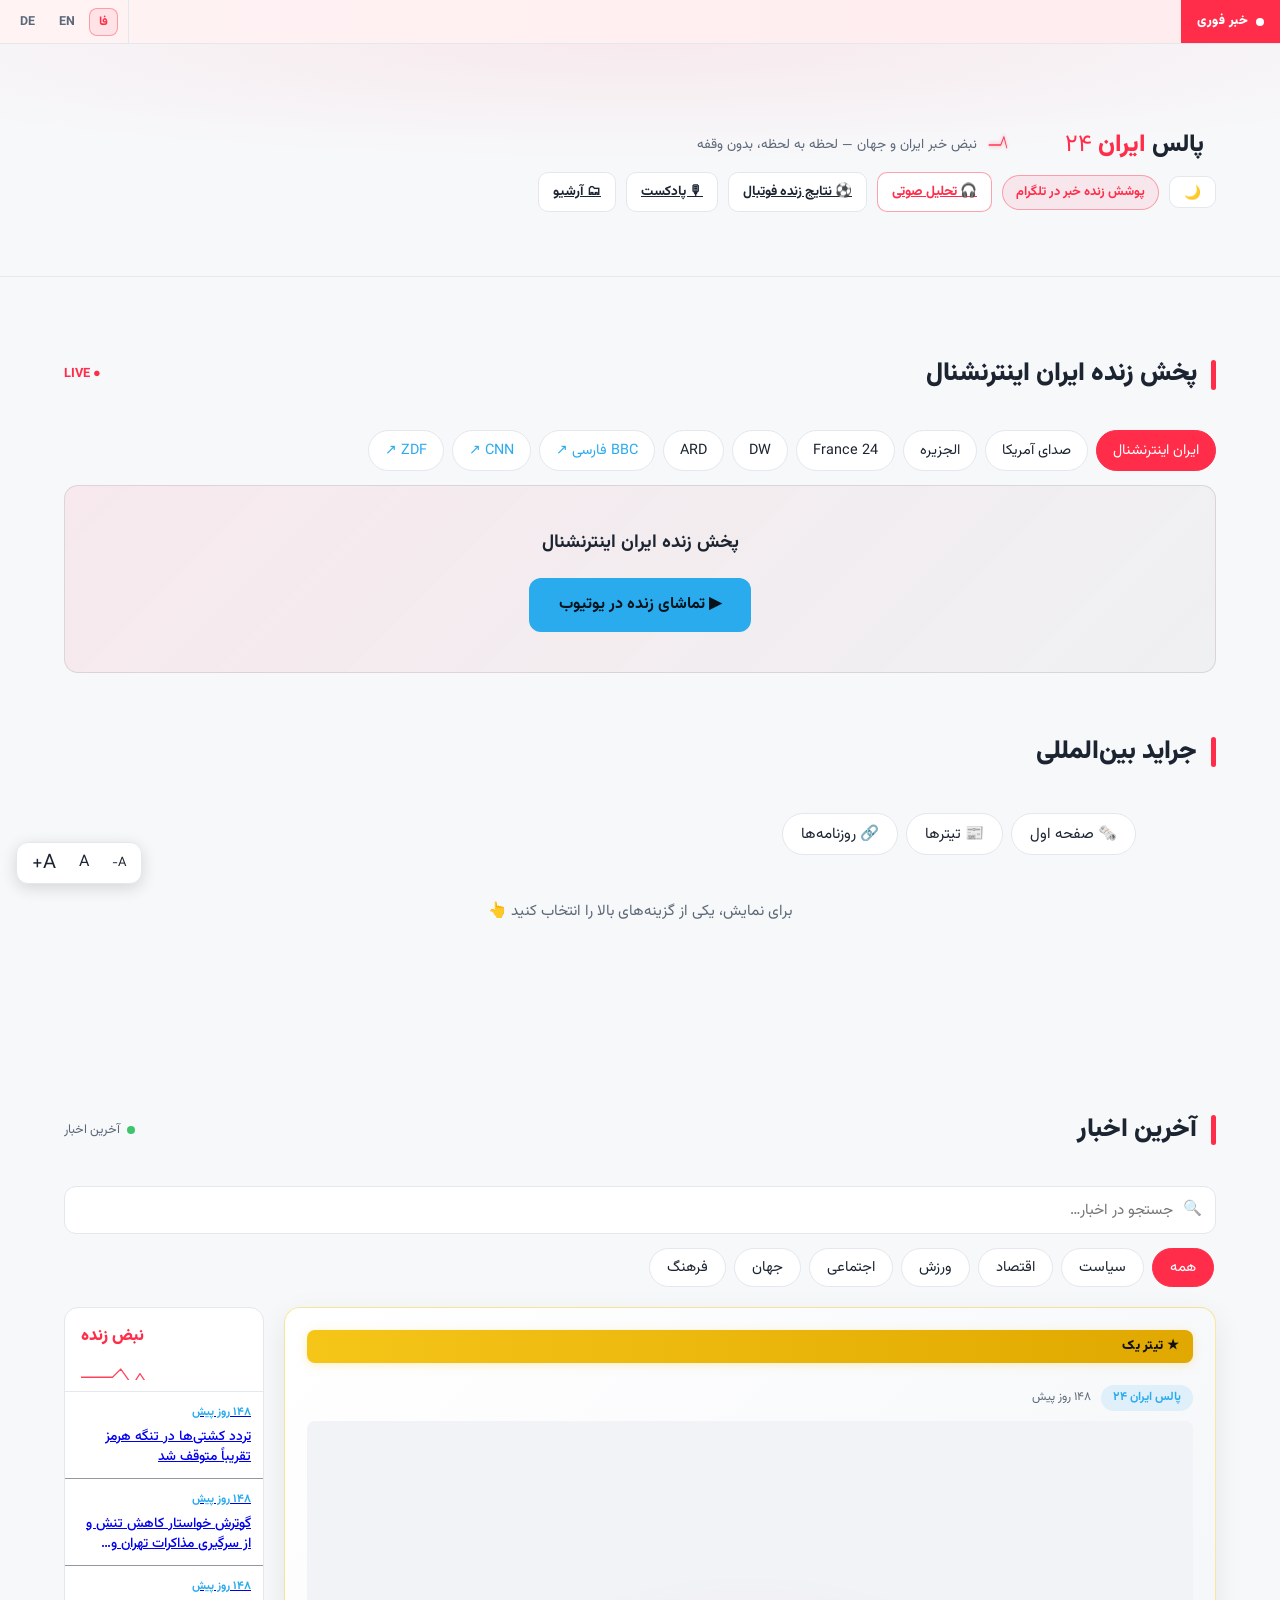
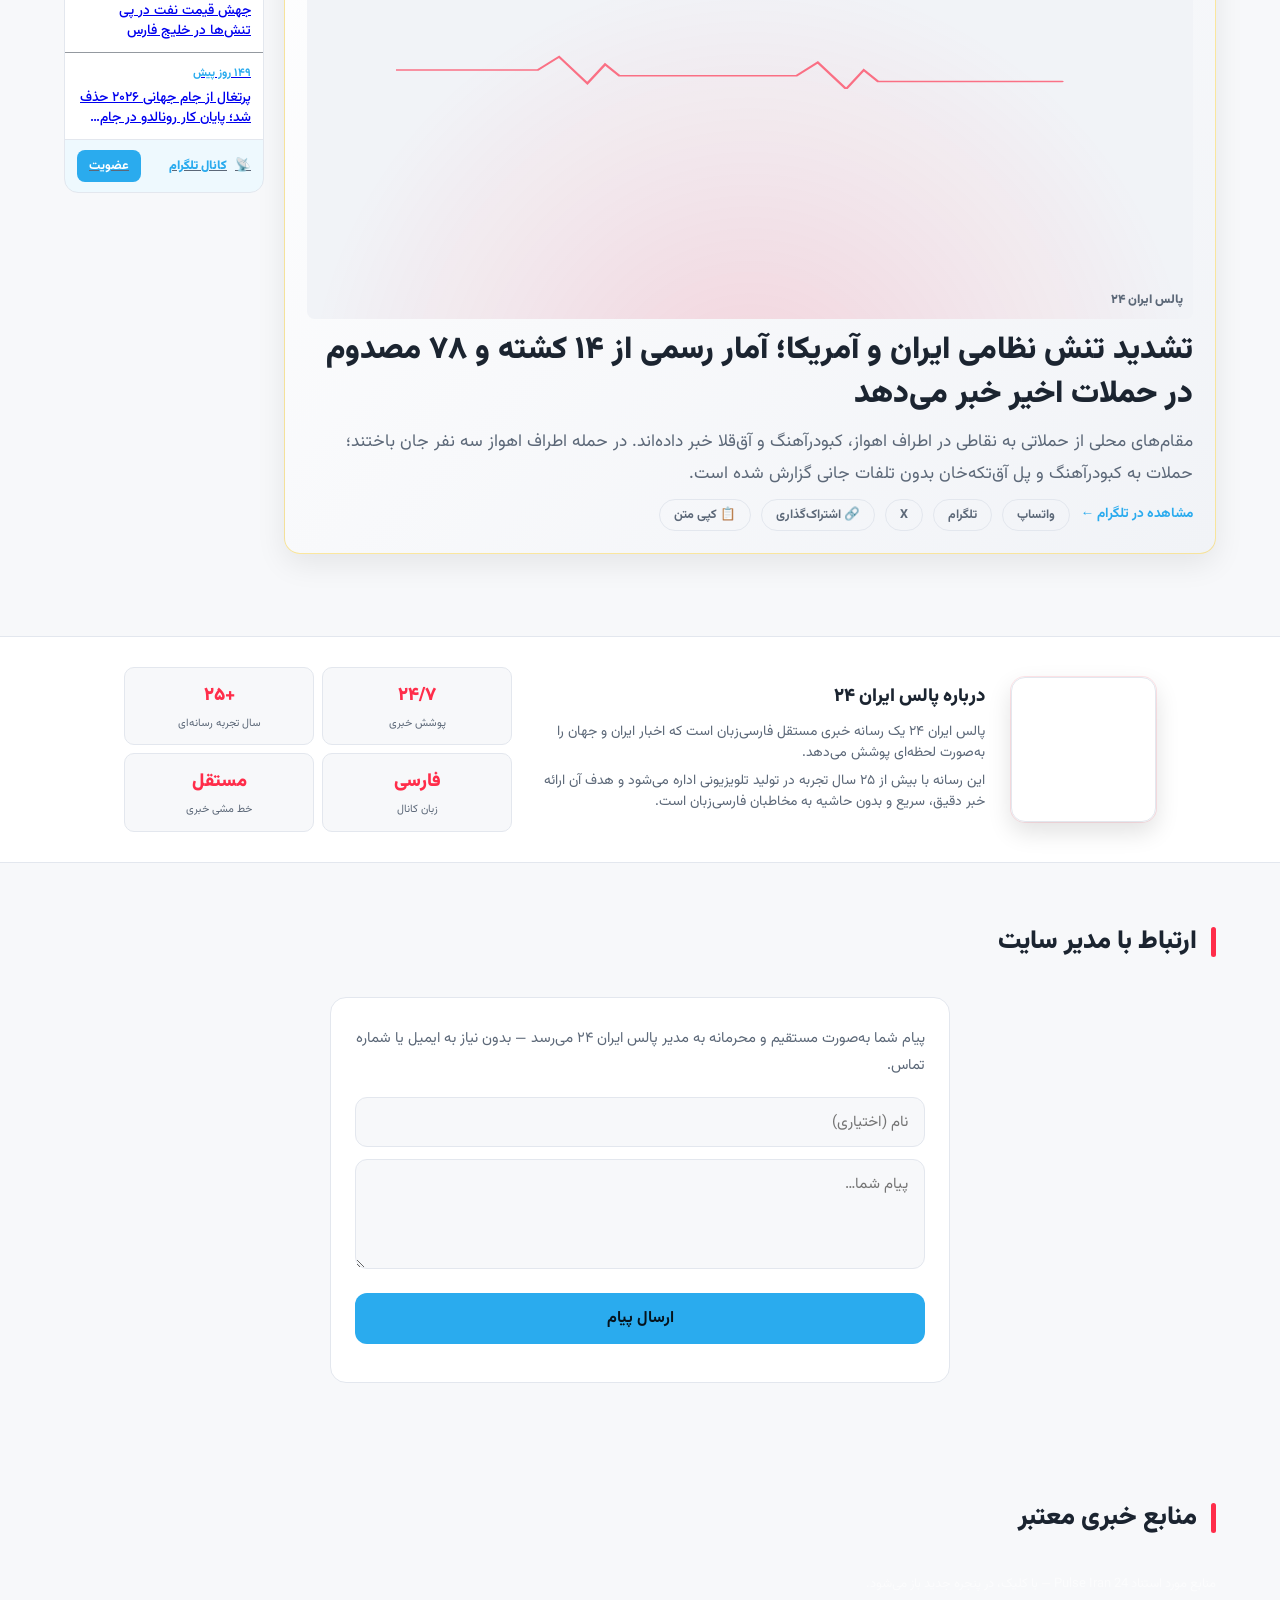
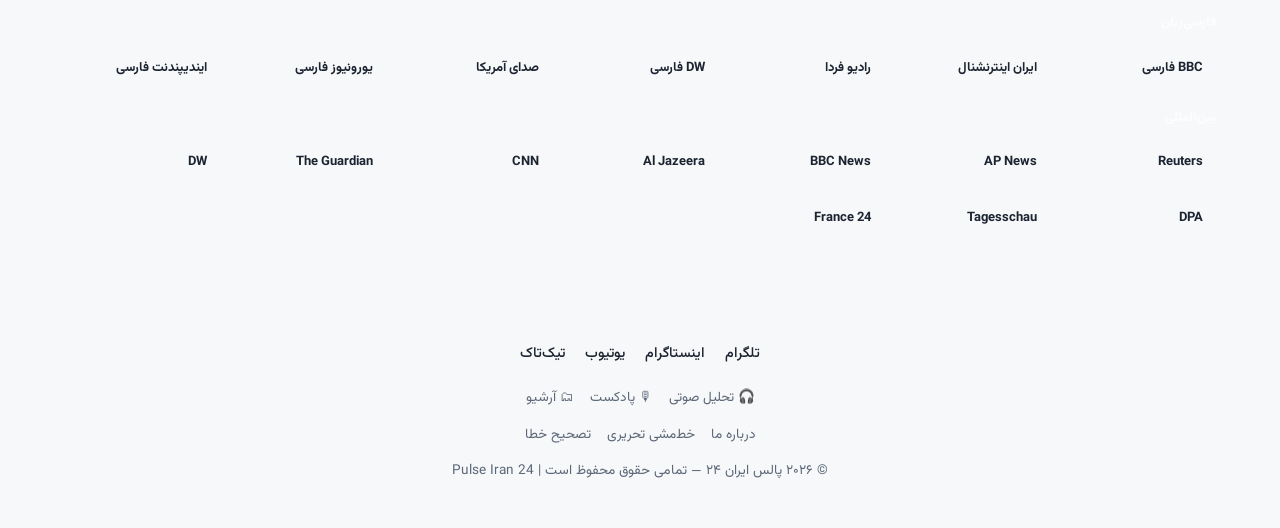
==== index.html @ 0253e1d9 "Self-host Vazirmatn font (DSGVO)" ====
<!DOCTYPE html>
<html lang="fa" dir="rtl">
<head>
<meta charset="UTF-8">
<meta name="viewport" content="width=device-width, initial-scale=1.0">
<title>پالس ایران ۲۴ | Pulse Iran 24</title>
<meta name="description" content="پالس ایران ۲۴ — کانال خبری فارسی‌زبان در تلگرام. اخبار لحظه به لحظه ایران و جهان. Pulse Iran 24 — Persian news channel on Telegram.">
<link rel="canonical" href="https://pulseiran24.com/">
<link rel="alternate" type="application/rss+xml" title="پالس ایران ۲۴ — خبرها" href="https://pulseiran24.com/rss.xml">
<link rel="alternate" type="application/rss+xml" title="پالس ایران ۲۴ — تحلیل صوتی" href="https://pulseiran24.com/tahlil.xml">
<meta name="theme-color" content="#0D1117">
<script>
/* تم روشن پیش‌فرض؛ انتخاب کاربر در localStorage می‌ماند (قبل از رندر تا فلش نزند) */
(function(){
  var t = 'light';
  try { t = localStorage.getItem('pi24-theme') || 'light'; } catch(e){}
  document.documentElement.setAttribute('data-theme', t);
  var m = document.querySelector('meta[name="theme-color"]');
  if (m) m.setAttribute('content', t === 'light' ? '#F7F8FA' : '#0D1117');
})();
</script>

<!-- ===== اپ موبایل (PWA) ===== -->
<link rel="manifest" href="/manifest.webmanifest">
<meta name="mobile-web-app-capable" content="yes">
<meta name="apple-mobile-web-app-capable" content="yes">
<meta name="apple-mobile-web-app-status-bar-style" content="black-translucent">
<meta name="apple-mobile-web-app-title" content="Pulse Iran 24">

<!-- ===== OneSignal Web Push (نوتیفیکیشن خبر فوری) ===== -->
<script src="https://cdn.onesignal.com/sdks/web/v16/OneSignalSDK.page.js" defer></script>
<script>
  window.OneSignalDeferred = window.OneSignalDeferred || [];
  OneSignalDeferred.push(async function(OneSignal) {
    await OneSignal.init({
      appId: "50d787e3-6475-43bc-9082-fc3af19da7ee",
      serviceWorkerParam: { scope: "/onesignal/" },
      serviceWorkerPath: "OneSignalSDKWorker.js",
      serviceWorkerUpdaterPath: "OneSignalSDKUpdaterWorker.js"
    });
  });
</script>

<!-- ===== Open Graph (تلگرام، واتساپ، فیسبوک) ===== -->
<meta property="og:type" content="website">
<meta property="og:site_name" content="Pulse Iran 24">
<meta property="og:title" content="پالس ایران ۲۴ | Pulse Iran 24">
<meta property="og:description" content="کانال خبری فارسی‌زبان — اخبار لحظه به لحظه ایران و جهان. Persian news, updated 24/7.">
<meta property="og:url" content="https://pulseiran24.com/">
<meta property="og:image" content="https://pulseiran24.com/assets/og-image.jpg">
<meta property="og:image:secure_url" content="https://pulseiran24.com/assets/og-image.jpg">
<meta property="og:image:type" content="image/jpeg">
<meta property="og:image:width" content="1200">
<meta property="og:image:height" content="630">
<meta property="og:image:alt" content="Pulse Iran 24">
<meta property="og:locale" content="fa_IR">

<!-- ===== Twitter / X Card ===== -->
<meta name="twitter:card" content="summary_large_image">
<meta name="twitter:title" content="پالس ایران ۲۴ | Pulse Iran 24">
<meta name="twitter:description" content="کانال خبری فارسی‌زبان — اخبار لحظه به لحظه ایران و جهان.">
<meta name="twitter:image" content="https://pulseiran24.com/assets/og-image.jpg">

<!-- ===== آیکون‌ها ===== -->
<link rel="icon" href="/assets/favicon.ico" sizes="any">
<link rel="icon" type="image/png" sizes="32x32" href="/assets/favicon-32.png">
<link rel="apple-touch-icon" href="/assets/apple-touch-icon.png">

<link rel="stylesheet" href="/assets/fonts/vazirmatn.css">
<style>
  :root {
    --bg: #0D1117;
    --surface: #161C26;
    --surface-2: #1D2530;
    --line: #2A3442;
    --text: #E9EDF2;
    --text-dim: #8B96A5;
    --pulse: #FF2D4A;
    --pulse-soft: rgba(255, 45, 74, 0.12);
    --telegram: #2AABEE;
    --gold: #F5C518;
  }

  /* ================= تم روشن (پیش‌فرض) ================= */
  html[data-theme="light"] {
    --bg: #F7F8FA;
    --surface: #FFFFFF;
    --surface-2: #F1F3F7;
    --line: #E3E7EE;
    --text: #1B2430;
    --text-dim: #5C6878;
    --pulse-soft: rgba(255, 45, 74, 0.08);
  }
  html[data-theme="light"] body { background: var(--bg); }
  html[data-theme="light"] .breaking-bar { background: linear-gradient(90deg, #FFF3F4, #FFEBEE); }
  html[data-theme="light"] .market-ticker { background: #FFFFFF; border-bottom: 1px solid var(--line); }
  html[data-theme="light"] .mt-item { color: #2A3442; }
  html[data-theme="light"] .mt-item .px { color: #1B2430; }
  html[data-theme="light"] .intl-bar { background: rgba(255,255,255,0.96) !important; }
  html[data-theme="light"] .live-yt-link:hover { color: #1B2430; }
  html[data-theme="light"] .live-embed { border-color: rgba(0,0,0,0.1); }
  html[data-theme="light"] .live-fallback { border-color: rgba(0,0,0,0.1); background: linear-gradient(135deg, rgba(255,43,77,0.07), rgba(0,0,0,0.03)); }
  html[data-theme="light"] .flag-header { box-shadow: 0 0 0 1px rgba(0,0,0,0.15); }
  html[data-theme="light"] .flag-icon { box-shadow: 0 0 0 1px rgba(0,0,0,0.12); }
  html[data-theme="light"] .flag-backdrop { opacity: 0.1; }
  html[data-theme="light"] .about-visual { box-shadow: 0 0 0 1px rgba(255,45,74,.12), 0 10px 24px rgba(0,0,0,.12); }
  html[data-theme="light"] .news-card.lead-card { box-shadow: 0 10px 30px rgba(0,0,0,.08); }
  html[data-theme="light"] #fontCtrl { box-shadow: 0 4px 16px rgba(0,0,0,.14); }
  html[data-theme="light"] #fontCtrl button:hover { background: rgba(0,0,0,.06); }
  html[data-theme="light"] .hot-item:hover { background: rgba(0,0,0,.045); }
  html[data-theme="light"] .search-wrap #searchClear:hover { background: rgba(0,0,0,.06); color: var(--text); }
  html[data-theme="light"] #pwaInstall { box-shadow: 0 8px 30px rgba(0,0,0,.18); }
  html[data-theme="light"] .noimg svg { opacity: .65; }
  html[data-theme="light"] .contact-status.ok, html[data-theme="light"] .mini-btn.done { color: #16A34A; }
  html[data-theme="light"] .mini-btn.done { border-color: rgba(22,163,74,.45); }

  * { margin: 0; padding: 0; box-sizing: border-box; }

  html { scroll-behavior: smooth; }

  body {
    font-family: 'Vazirmatn', Tahoma, sans-serif;
    background: var(--bg);
    color: var(--text);
    line-height: 1.8;
    overflow-x: hidden;
  }

  /* ---------- نوار خبر فوری ---------- */
  .breaking-bar {
    display: flex;
    align-items: center;
    background: linear-gradient(90deg, #14090B, #1A0C10);
    border-bottom: 1px solid var(--line);
    height: 44px;
    overflow: hidden;
    position: sticky;
    top: 0;
    z-index: 100;
  }
  .breaking-label {
    flex-shrink: 0;
    background: var(--pulse);
    color: #fff;
    font-weight: 900;
    font-size: 0.8rem;
    padding: 0 16px;
    height: 100%;
    display: flex;
    align-items: center;
    gap: 8px;
    letter-spacing: 0.5px;
    white-space: nowrap;
  }
  .breaking-label .dot {
    width: 8px; height: 8px;
    background: #fff;
    border-radius: 50%;
    animation: blink 1s infinite;
  }
  @keyframes blink { 50% { opacity: 0.2; } }
  .ticker-wrap { flex: 1; overflow: hidden; }
  .ticker {
    display: inline-block;
    white-space: nowrap;
    padding-inline-start: 100%;
    animation: ticker-rtl 150s linear infinite;
    font-size: 0.88rem;
    color: var(--text-dim);
  }
  [dir="ltr"] .ticker { animation-name: ticker-ltr; }
  .ticker span { margin-inline-end: 48px; }
  .ticker b { color: var(--text); font-weight: 500; }
  @keyframes ticker-rtl {
    0%   { transform: translateX(-100%); }
    100% { transform: translateX(100%); }
  }
  @keyframes ticker-ltr {
    0%   { transform: translateX(100%); }
    100% { transform: translateX(-100%); }
  }
  @media (prefers-reduced-motion: reduce) {
    .ticker { animation: none !important; padding-inline-start: 0; }
    .breaking-label .dot { animation: none; }
  }

  /* ---------- دکمه‌های تغییر زبان ---------- */
  .lang-switch {
    flex-shrink: 0;
    display: flex;
    align-items: center;
    gap: 4px;
    padding: 0 10px;
    height: 100%;
    border-inline-start: 1px solid var(--line);
  }
  .lang-btn {
    background: transparent;
    border: 1px solid transparent;
    color: var(--text-dim);
    font-family: inherit;
    font-size: 0.78rem;
    font-weight: 700;
    padding: 3px 9px;
    border-radius: 8px;
    cursor: pointer;
  }
  .lang-btn:hover { color: var(--text); }
  .lang-btn.active {
    background: var(--pulse-soft);
    border-color: rgba(255,45,74,0.4);
    color: var(--pulse);
  }
  .lang-btn:focus-visible { outline: 2px solid var(--gold); outline-offset: 2px; }

  /* ---------- هدر ---------- */
  header {
    padding: 72px 24px 48px;
    text-align: center;
    position: relative;
    background:
      radial-gradient(ellipse 70% 50% at 50% 0%, rgba(255,45,74,0.07), transparent);
  }
  .logo-badge {
    display: inline-flex;
    align-items: center;
    gap: 10px;
    background: var(--surface);
    border: 1px solid var(--line);
    border-radius: 100px;
    padding: 6px 18px;
    font-size: 0.82rem;
    color: var(--text-dim);
    margin-bottom: 28px;
  }
  .logo-badge .live-dot {
    width: 9px; height: 9px;
    background: var(--pulse);
    border-radius: 50%;
    box-shadow: 0 0 0 0 rgba(255,45,74,0.6);
    animation: pulse-ring 1.6s infinite;
  }
  @keyframes pulse-ring {
    0%   { box-shadow: 0 0 0 0 rgba(255,45,74,0.55); }
    70%  { box-shadow: 0 0 0 10px rgba(255,45,74,0); }
    100% { box-shadow: 0 0 0 0 rgba(255,45,74,0); }
  }
  h1 {
    font-size: clamp(2.4rem, 7vw, 4.2rem);
    font-weight: 900;
    line-height: 1.25;
  }
  h1 .accent { color: var(--pulse); }
  h1 .num {
    font-weight: 300;
    color: var(--text-dim);
  }
  .tagline {
    margin-top: 12px;
    color: var(--text-dim);
    font-size: clamp(1rem, 2.5vw, 1.15rem);
    font-weight: 300;
  }

  /* ---------- خط نبض (امضای بصری) ---------- */
  .ekg-wrap {
    max-width: 680px;
    margin: 36px auto 0;
    height: 70px;
    position: relative;
  }
  .ekg-wrap svg { width: 100%; height: 100%; }
  .ekg-line {
    fill: none;
    stroke: var(--pulse);
    stroke-width: 2.5;
    stroke-linecap: round;
    stroke-linejoin: round;
    filter: drop-shadow(0 0 6px rgba(255,45,74,0.6));
    stroke-dasharray: 1000;
    stroke-dashoffset: 1000;
    animation: draw-ekg 3.2s linear infinite;
  }
  @keyframes draw-ekg {
    0%   { stroke-dashoffset: 1000; opacity: 1; }
    75%  { stroke-dashoffset: 0;    opacity: 1; }
    95%  { opacity: 0; }
    100% { stroke-dashoffset: 0; opacity: 0; }
  }
  @media (prefers-reduced-motion: reduce) {
    .ekg-line { animation: none; stroke-dashoffset: 0; }
  }

  .cta-row {
    margin-top: 40px;
    display: flex;
    gap: 14px;
    justify-content: center;
    flex-wrap: wrap;
  }
  .btn {
    display: inline-flex;
    align-items: center;
    gap: 10px;
    padding: 13px 30px;
    border-radius: 12px;
    font-family: inherit;
    font-size: 1rem;
    font-weight: 700;
    text-decoration: none;
    transition: transform 0.15s ease, box-shadow 0.15s ease;
    cursor: pointer;
    border: none;
  }
  .btn:focus-visible { outline: 3px solid var(--gold); outline-offset: 3px; }
  .btn-telegram {
    background: var(--telegram);
    color: #06131C;
  }
  .btn-telegram:hover { transform: translateY(-2px); box-shadow: 0 8px 24px rgba(42,171,238,0.35); }
  .btn-ghost {
    background: transparent;
    color: var(--text);
    border: 1px solid var(--line);
  }
  .btn-ghost:hover { border-color: var(--text-dim); transform: translateY(-2px); }

  /* ---------- بخش اخبار ---------- */
  .section {
    max-width: 1200px;
    margin: 0 auto;
    padding: 56px 24px;
  }
  .section-head {
    display: flex;
    align-items: center;
    gap: 14px;
    margin-bottom: 32px;
    flex-wrap: wrap;
  }
  .section-head .bar {
    width: 5px; height: 30px;
    background: var(--pulse);
    border-radius: 3px;
  }
  .section-head .time-note { position: relative; padding-inline-start: 15px; }
  .section-head .time-note::before {
    content: ""; position: absolute; inset-inline-start: 0; top: 50%; transform: translateY(-50%);
    width: 8px; height: 8px; border-radius: 50%; background: #3ec46d;
    box-shadow: 0 0 0 0 rgba(62,196,109,.6); animation: notepulse 1.8s infinite;
  }
  @keyframes notepulse { 0% { box-shadow: 0 0 0 0 rgba(62,196,109,.5); } 70% { box-shadow: 0 0 0 8px rgba(62,196,109,0); } 100% { box-shadow: 0 0 0 0 rgba(62,196,109,0); } }
  .news-new { background: #e5484d; color: #fff; font-size: 11px; font-weight: 800; padding: 2px 8px; border-radius: 6px; margin-inline-start: 6px; animation: newpulse 1.5s ease-in-out infinite; }
  @keyframes newpulse { 0%, 100% { opacity: 1; } 50% { opacity: .5; } }
  @media (prefers-reduced-motion: reduce) { .section-head .time-note::before, .news-new { animation: none; } }
  .section-head h2 {
    font-size: 1.6rem;
    font-weight: 900;
  }
  .section-head .time-note {
    margin-inline-start: auto;
    font-size: 0.8rem;
    color: var(--text-dim);
  }

  .live-tabs{display:flex;gap:8px;flex-wrap:wrap;margin:0 0 14px}
  .live-tab{background:var(--surface,#161C26);color:var(--text,#E9EDF2);border:1px solid var(--line,#2A3442);border-radius:999px;padding:7px 16px;font-family:inherit;font-size:.9rem;cursor:pointer;transition:border-color .15s ease, background .15s ease;white-space:nowrap}
  .live-tab:hover{border-color:var(--pulse,#FF2D4A)}
  .live-tab.active{background:var(--pulse,#FF2D4A);color:#fff;border-color:var(--pulse,#FF2D4A)}
  .live-tab.live-link{color:var(--telegram,#2AABEE);text-decoration:none;display:inline-flex;align-items:center}
  .live-tab.live-link:hover{border-color:var(--telegram,#2AABEE);background:rgba(42,171,238,.1)}
  .live-more{display:flex;align-items:center;gap:10px;flex-wrap:wrap;margin-top:14px;font-size:.85rem}
  .live-more-lbl{color:var(--text-dim,#8B96A5)}
  .live-more a{color:var(--telegram,#2AABEE);text-decoration:none;border:1px solid var(--line,#2A3442);border-radius:999px;padding:5px 13px;transition:border-color .15s ease, background .15s ease}
  .live-more a:hover{border-color:var(--telegram,#2AABEE);background:rgba(42,171,238,.1)}

  .live-embed {
    position: relative;
    width: 100%;
    padding-top: 56.25%;
    border-radius: 14px;
    overflow: hidden;
    border: 1px solid rgba(255,255,255,0.08);
    background: #000;
  }
  .live-embed iframe {
    position: absolute;
    inset: 0;
    width: 100%;
    height: 100%;
    border: 0;
  }
  .live-dot {
    margin-inline-start: auto;
    color: var(--pulse);
    font-size: 0.8rem;
    font-weight: 700;
    animation: liveBlink 1.6s infinite;
  }
  @keyframes liveBlink { 0%,100% { opacity: 1; } 50% { opacity: 0.35; } }
  .live-yt-link {
    display: inline-block;
    margin-top: 10px;
    font-size: 0.85rem;
    color: var(--text-dim);
    text-decoration: none;
  }
  .live-yt-link:hover { color: #fff; }
  .live-fallback {
    border: 1px solid rgba(255,255,255,0.08);
    border-radius: 14px;
    background: linear-gradient(135deg, rgba(255,43,77,0.10), rgba(0,0,0,0.4));
    padding: 40px 20px;
    text-align: center;
  }
  .live-fallback-inner { display: flex; flex-direction: column; align-items: center; gap: 18px; }
  .live-fallback-title { font-size: 1.15rem; font-weight: 700; }

  .news-grid {
    display: grid;
    grid-template-columns: repeat(auto-fill, minmax(250px, 1fr));
    gap: 18px;
  }
  .news-card {
    background: var(--surface);
    border: 1px solid var(--line);
    border-radius: 16px;
    padding: 22px;
    display: flex;
    flex-direction: column;
    gap: 10px;
    transition: transform 0.15s ease, border-color 0.15s ease;
  }
  .news-card:hover {
    transform: translateY(-3px);
    border-color: rgba(255,45,74,0.4);
    box-shadow: 0 10px 26px rgba(0,0,0,0.10);
  }
  /* ظاهرشدن نرم کارت‌ها */
  @keyframes cardIn { from { opacity: 0; transform: translateY(14px); } to { opacity: 1; transform: translateY(0); } }
  .news-grid .news-card { animation: cardIn .45s ease both; }
  .news-grid .news-card:nth-child(1){animation-delay:.02s}
  .news-grid .news-card:nth-child(2){animation-delay:.06s}
  .news-grid .news-card:nth-child(3){animation-delay:.10s}
  .news-grid .news-card:nth-child(4){animation-delay:.14s}
  .news-grid .news-card:nth-child(5){animation-delay:.18s}
  .news-grid .news-card:nth-child(6){animation-delay:.22s}
  .news-grid .news-card:nth-child(n+7){animation-delay:.26s}
  .reveal { opacity: 0; transform: translateY(16px); transition: opacity .55s ease, transform .55s ease; }
  .reveal.in { opacity: 1; transform: translateY(0); }
  @media (prefers-reduced-motion: reduce) {
    .news-grid .news-card { animation: none; }
    .reveal { opacity: 1; transform: none; transition: none; }
  }
  .news-card.featured {
    grid-column: 1 / -1;
    background: linear-gradient(135deg, var(--surface), var(--surface-2));
    border-color: rgba(255,45,74,0.35);
  }
  .news-meta {
    display: flex;
    align-items: center;
    gap: 10px;
    font-size: 0.75rem;
  }
  .tag {
    background: var(--pulse-soft);
    color: var(--pulse);
    padding: 2px 12px;
    border-radius: 100px;
    font-weight: 700;
  }
  .tag.blue  { background: rgba(42,171,238,0.12); color: var(--telegram); }
  .tag.gold  { background: rgba(245,197,24,0.12); color: var(--gold); }
  .news-time { color: var(--text-dim); }
  .news-card h3 {
    font-size: 1.1rem;
    font-weight: 700;
    line-height: 1.7;
  }
  .news-photo {
    display: block;
    width: 100%;
    max-height: 340px;
    object-fit: cover;
    border-radius: 12px;
    margin: 10px 0 12px;
    border: 1px solid rgba(255,255,255,0.06);
    background: #000;
  }
  .news-vthumb {
    position: relative;
    display: block;
  }
  .news-vthumb .play-badge {
    position: absolute;
    top: 50%;
    left: 50%;
    transform: translate(-50%, -50%);
    width: 56px;
    height: 56px;
    border-radius: 50%;
    background: rgba(0,0,0,0.65);
    color: #fff;
    font-size: 1.3rem;
    display: flex;
    align-items: center;
    justify-content: center;
    pointer-events: none;
  }
  .news-vthumb .vlabel {
    position: absolute;
    bottom: 8px;
    right: 8px;
    left: 8px;
    background: rgba(0,0,0,0.72);
    color: #fff;
    font-size: 0.74rem;
    font-weight: 600;
    padding: 5px 9px;
    border-radius: 8px;
    text-align: center;
    pointer-events: none;
  }
  .news-card.featured h3 { font-size: 1.45rem; }
  .news-card p {
    font-size: 0.9rem;
    color: var(--text-dim);
    font-weight: 300;
  }
  .news-link {
    color: var(--telegram);
    font-size: 0.85rem;
    font-weight: 700;
    text-decoration: none;
  }
  .news-link:hover { text-decoration: underline; }

  /* ---------- دکمه‌های اشتراک‌گذاری و کپی ---------- */
  .card-actions {
    margin-top: auto;
    display: flex;
    align-items: center;
    gap: 10px;
    flex-wrap: wrap;
  }
  .news-readmore{display:inline-flex;align-items:center;gap:6px;background:#FF2D4A;color:#fff;text-decoration:none;font-weight:800;font-size:.9rem;padding:8px 16px;border-radius:10px;transition:transform .15s ease, box-shadow .15s ease}
  .news-readmore:hover{transform:translateY(-2px);box-shadow:0 8px 20px rgba(255,45,74,.32)}
  .news-card h3 a:hover{text-decoration:underline}
  .mini-btn {
    background: transparent;
    border: 1px solid var(--line);
    color: var(--text-dim);
    font-family: inherit;
    font-size: 0.78rem;
    font-weight: 700;
    padding: 5px 14px;
    border-radius: 100px;
    cursor: pointer;
    transition: color 0.15s ease, border-color 0.15s ease;
  }
  .mini-btn:hover { color: var(--text); border-color: var(--text-dim); }
  .mini-btn.done { color: #4ADE80; border-color: rgba(74,222,128,0.4); }
  .mini-btn:focus-visible { outline: 2px solid var(--gold); outline-offset: 2px; }

  /* ---------- پرچم شیر و خورشید ---------- */
  .flag-header {
    height: 15px;
    border-radius: 2px;
    box-shadow: 0 0 0 1px rgba(255,255,255,0.15);
  }
  .flag-icon {
    height: 14px;
    border-radius: 2px;
    box-shadow: 0 0 0 1px rgba(255,255,255,0.12);
    flex-shrink: 0;
  }

  /* ---------- پرچم مواج محو در پس‌زمینه هدر ---------- */
  .flag-backdrop {
    position: absolute;
    top: 40px;
    left: 50%;
    transform: translateX(-50%);
    width: min(560px, 85%);
    opacity: 0.06;
    pointer-events: none;
    z-index: 0;
    animation: flag-wave 9s ease-in-out infinite alternate;
  }
  .flag-backdrop img {
    width: 100%;
    display: block;
    border-radius: 8px;
  }
  @keyframes flag-wave {
    0%   { transform: translateX(-50%) skewY(-1.5deg) translateY(0); }
    50%  { transform: translateX(-50%) skewY(0.5deg)  translateY(-6px); }
    100% { transform: translateX(-50%) skewY(1.5deg)  translateY(0); }
  }
  @media (prefers-reduced-motion: reduce) {
    .flag-backdrop { animation: none; }
  }
  header > *:not(.flag-backdrop) { position: relative; z-index: 1; }

  /* ---------- فرم تماس با مدیر ---------- */
  .contact-card {
    background: var(--surface);
    border: 1px solid var(--line);
    border-radius: 16px;
    padding: 28px 24px;
    max-width: 620px;
    margin: 0 auto;
  }
  .contact-card p.desc {
    color: var(--text-dim);
    font-weight: 300;
    font-size: 0.92rem;
    margin-bottom: 18px;
  }
  .contact-card input,
  .contact-card textarea {
    width: 100%;
    background: var(--bg);
    border: 1px solid var(--line);
    border-radius: 12px;
    color: var(--text);
    font-family: inherit;
    font-size: 0.95rem;
    padding: 12px 16px;
    margin-bottom: 12px;
  }
  .contact-card textarea { min-height: 110px; resize: vertical; }
  .contact-card input:focus,
  .contact-card textarea:focus {
    outline: none;
    border-color: var(--pulse);
  }
  .contact-status {
    margin-top: 10px;
    font-size: 0.88rem;
    font-weight: 700;
  }
  .contact-status.ok { color: #4ADE80; }
  .contact-status.err { color: var(--pulse); }

  .legal-links {
    display: flex; flex-wrap: wrap; justify-content: center; gap: 6px 16px;
    margin: 4px 0 12px; font-size: 0.85rem;
  }
  .legal-links a { color: var(--text-dim); text-decoration: none; }
  .legal-links a:hover { color: var(--pulse); text-decoration: underline; }
  .visits-line {
    margin-top: 10px;
    font-size: 0.82rem;
    color: var(--text-dim);
  }

  /* ---------- نوار رسانه‌های بین‌المللی (پایین صفحه) ---------- */
  .intl-bar {
    position: fixed;
    bottom: 0;
    left: 0;
    right: 0;
    height: 40px;
    display: flex;
    align-items: center;
    background: rgba(13, 17, 23, 0.96);
    backdrop-filter: blur(6px);
    border-top: 1px solid var(--line);
    z-index: 90;
    overflow: hidden;
  }
  .intl-label {
    flex-shrink: 0;
    background: var(--gold);
    color: #1A1405;
    font-weight: 900;
    font-size: 0.72rem;
    padding: 0 12px;
    height: 100%;
    display: flex;
    align-items: center;
    white-space: nowrap;
  }
  .intl-ticker { animation-duration: 60s; }
  .intl-ticker b { color: var(--gold); font-weight: 700; }
  .intl-ticker a {
    color: var(--text-dim);
    text-decoration: none;
  }
  .intl-ticker a:hover { color: var(--text); text-decoration: underline; }
  body.intl-on footer { padding-bottom: 84px; }

  /* ---------- کانال تلگرام ---------- */
  .channel-card {
    background: linear-gradient(135deg, var(--surface), var(--surface-2));
    border: 1px solid rgba(42,171,238,0.35);
    border-radius: 16px;
    padding: 40px 28px;
    text-align: center;
  }
  .channel-card .icon { font-size: 3rem; margin-bottom: 12px; }
  .channel-card h3 { font-size: 1.4rem; font-weight: 900; margin-bottom: 10px; }
  .channel-card p {
    color: var(--text-dim);
    font-weight: 300;
    max-width: 480px;
    margin: 0 auto 24px;
  }

  /* ---------- درباره کانال ---------- */
  .about {
    background: var(--surface);
    border-top: 1px solid var(--line);
    border-bottom: 1px solid var(--line);
  }
  .about-inner {
    max-width: 1080px;
    margin: 0 auto;
    padding: 30px 24px;
    display: grid;
    grid-template-columns: 145px 1.15fr 1fr;
    gap: 26px;
    align-items: center;
  }
  @media (max-width: 900px) {
    .about-inner { grid-template-columns: 1fr 1fr; }
    .about-visual { grid-row: 1 / 3; }
  }
  @media (max-width: 760px) {
    .about-inner { grid-template-columns: 1fr; }
    .about-visual { grid-row: auto; }
  }
  .about-visual{
    position:relative; width:100%; max-width:145px; aspect-ratio:1/1; margin:0 auto;
    border-radius:14px; overflow:hidden; border:1px solid var(--line);
    box-shadow:0 0 0 1px rgba(255,45,74,.15), 0 10px 24px rgba(0,0,0,.4);
  }
  .about-visual video{
    width:100%; height:100%; object-fit:cover; display:block;
  }
  .about h2 { font-size: 1.15rem; font-weight: 900; margin-bottom: 8px; }
  .about p { color: var(--text-dim); font-weight: 300; margin-bottom: 6px; font-size: .87rem; line-height: 1.55; }
  .stats {
    display: grid;
    grid-template-columns: 1fr 1fr;
    gap: 8px;
  }
  .stat {
    background: var(--bg);
    border: 1px solid var(--line);
    border-radius: 10px;
    padding: 11px;
    text-align: center;
  }
  .stat .val {
    font-size: 1.15rem;
    font-weight: 900;
    color: var(--pulse);
  }
  .stat .lbl {
    font-size: 0.68rem;
    color: var(--text-dim);
    margin-top: 2px;
  }

  /* ---------- فوتر ---------- */
  footer {
    text-align: center;
    padding: 44px 24px;
    color: var(--text-dim);
    font-size: 0.85rem;
  }
  .socials {
    display: flex;
    justify-content: center;
    gap: 20px;
    margin-bottom: 18px;
    flex-wrap: wrap;
  }
  .socials a {
    color: var(--text);
    text-decoration: none;
    font-weight: 500;
    font-size: 0.9rem;
    border-bottom: 1px solid transparent;
  }
  .socials a:hover { border-color: var(--pulse); color: var(--pulse); }
</style>

<!-- ===== داده‌ی ساختاریافته (Schema.org) برای گوگل ===== -->
<script type="application/ld+json">
{
  "@context": "https://schema.org",
  "@type": "NewsMediaOrganization",
  "name": "Pulse Iran 24",
  "alternateName": "پالس ایران ۲۴",
  "url": "https://pulseiran24.com/",
  "logo": "https://pulseiran24.com/assets/apple-touch-icon.png",
  "image": "https://pulseiran24.com/assets/og-image.jpg",
  "description": "کانال خبری فارسی‌زبان — اخبار لحظه به لحظه ایران و جهان.",
  "sameAs": [
    "https://t.me/pulseiran24",
    "https://www.youtube.com/@pulseiran24",
    "https://instagram.com/pulseiran24",
    "https://tiktok.com/@pulseiran24"
  ]
}
</script>
<script type="application/ld+json">
{
  "@context": "https://schema.org",
  "@type": "WebSite",
  "name": "Pulse Iran 24",
  "url": "https://pulseiran24.com/",
  "inLanguage": "fa-IR"
}
</script>
</head>
<body>

<!-- نوار خبر فوری + دکمه زبان -->
<div class="breaking-bar">
  <div class="breaking-label"><span class="dot"></span><span id="t-breaking">خبر فوری</span></div>
  <div class="ticker-wrap">
    <div class="ticker" id="ticker"></div>
  </div>
  <div class="lang-switch" role="group" aria-label="Language">
    <button class="lang-btn active" data-lang="fa" onclick="setLang('fa')">فا</button>
    <button class="lang-btn" data-lang="en" onclick="setLang('en')">EN</button>
    <button class="lang-btn" data-lang="de" onclick="setLang('de')">DE</button>
  </div>
</div>

<!-- هدر (جمع‌وجور) -->
<header class="slim-head">
  <style>
    header.slim-head{
      border-bottom:1px solid var(--line,#2A3442); margin-bottom:18px;
    }
    .slim-head-inner{
      max-width:1200px; margin:0 auto; padding:14px 24px 16px;
      display:flex; align-items:center; justify-content:space-between; flex-wrap:wrap; gap:12px;
    }
    header.slim-head .brand-block{display:flex;align-items:center;gap:12px;flex-wrap:wrap}
    header.slim-head h1{font-size:1.5rem;font-weight:900;white-space:nowrap}
    header.slim-head h1 .accent{color:var(--pulse,#FF2D4A)}
    header.slim-head h1 .num{color:var(--pulse,#FF2D4A)}
    header.slim-head .tagline-slim{color:var(--text-dim,#8B96A5);font-size:.85rem;display:none}
    .mini-ekg{width:64px;height:20px;opacity:.95}
    .mini-ekg svg{width:100%;height:100%;overflow:visible}
    .mini-ekg svg path{
      stroke-dasharray: 46 300;
      stroke-dashoffset: 346;
      animation: ekgTravel 2.8s linear infinite;
      filter: drop-shadow(0 0 3px rgba(255,45,74,.55));
    }
    @keyframes ekgTravel{ to { stroke-dashoffset: 0; } }
    @media (prefers-reduced-motion: reduce){ .mini-ekg svg path{ animation:none; stroke-dasharray:none; } }
    header.slim-head .head-actions{display:flex;align-items:center;gap:10px;flex-wrap:wrap}
    .live-badge-slim{
      display:inline-flex;align-items:center;gap:7px;background:var(--pulse-soft,rgba(255,45,74,.12));
      color:var(--pulse,#FF2D4A);border:1px solid rgba(255,45,74,.4);border-radius:999px;
      padding:5px 13px;font-size:.8rem;font-weight:700;white-space:nowrap;
    }
    .btn-slim{
      display:inline-flex;align-items:center;gap:6px;background:var(--surface,#161C26);
      border:1px solid var(--line,#2A3442);color:var(--text,#E9EDF2);border-radius:10px;
      padding:7px 14px;font-size:.85rem;font-weight:600;white-space:nowrap;transition:border-color .15s;
    }
    .btn-slim:hover{border-color:var(--pulse,#FF2D4A)}
    .btn-slim.btn-tahlil{border-color:rgba(255,45,74,.45);color:var(--pulse,#FF2D4A)}
    .btn-slim.btn-tahlil:hover{background:var(--pulse-soft,rgba(255,45,74,.12))}
    @media(min-width:700px){header.slim-head .tagline-slim{display:inline}}
    @media(max-width:480px){header.slim-head h1{font-size:1.2rem}}
  </style>
  <div class="slim-head-inner">
    <div class="brand-block">
      <span class="live-dot"></span>
      <h1 id="t-h1">پالس <span class="accent">ایران</span> <span class="num">۲۴</span></h1>
      <span class="mini-ekg" aria-hidden="true">
        <svg viewBox="0 0 120 22" preserveAspectRatio="none" fill="none">
          <path d="M0 11h22l6-9 8 18 5-13 4 6h22l6-9 8 18 5-13 4 6h22" stroke="#FF2D4A" stroke-width="1.6" stroke-linecap="round" stroke-linejoin="round"/>
        </svg>
      </span>
      <span class="tagline-slim" id="t-tagline">نبض خبر ایران و جهان — لحظه به لحظه</span>
    </div>
    <div class="head-actions">
      <button class="btn-slim" id="themeToggle" aria-label="تغییر حالت روز و شب" title="حالت روز/شب">🌙</button>
      <span class="live-badge-slim" id="t-badge"><span class="live-dot"></span> پوشش زنده خبر در تلگرام</span>
      <a class="btn-slim btn-tahlil" href="/tahlil" id="t-tahlil">🎧 تحلیل صوتی</a>
      <a class="btn-slim" href="/jam2026.html" id="t-livescores">⚽ نتایج زنده فوتبال</a>
      <a class="btn-slim" href="/podcast.html" id="t-podcast">🎙 پادکست</a>
      <a class="btn-slim" href="/archive.html" id="t-archive">🗂 آرشیو</a>
    </div>
  </div>
</header>

<!-- نوار قیمت لحظه‌ای بازار -->
<div class="market-ticker" id="marketTicker" style="display:none">
  <div class="mt-label" id="t-market">💹 بازار</div>
  <div class="mt-wrap"><div class="mt-track" id="mtTrack"></div></div>
</div>
<style>
  .market-ticker{
    display:flex;align-items:center;background:#0b1017;border-bottom:1px solid #222b38;
    overflow:hidden;height:40px;direction:rtl;
  }
  .market-ticker .mt-label{
    flex-shrink:0;background:linear-gradient(90deg,#F5C518,#e0a800);color:#111;
    font-weight:800;font-size:13px;padding:0 14px;height:100%;display:flex;align-items:center;
  }
  .mt-wrap{flex:1;overflow:hidden;position:relative;height:100%}
  .mt-track{display:flex;align-items:center;gap:26px;position:absolute;white-space:nowrap;
    height:100%;will-change:transform;animation:mtscroll 10s linear infinite;direction:ltr;padding-inline:20px}
  .market-ticker:hover .mt-track{animation-play-state:paused}
  @keyframes mtscroll{from{transform:translateX(0)}to{transform:translateX(-50%)}}
  .mt-item{display:inline-flex;align-items:center;gap:8px;color:#e8edf3;font-size:14px;font-weight:700}
  .mt-item .sym{font-size:15px}
  .mt-item .px{color:#fff;font-variant-numeric:tabular-nums}
  .mt-item .ch{font-size:12px;font-weight:800}
  .mt-item .up{color:#3ec46d}
  .mt-item .down{color:#e5484d}
  @media (prefers-reduced-motion:reduce){ .mt-track{animation:none} }
</style>
<script>
(function(){
  var track = document.getElementById('mtTrack');
  var bar = document.getElementById('marketTicker');
  function fmt(n){
    if(n>=1000) return n.toLocaleString('en-US',{maximumFractionDigits:0});
    if(n>=1) return n.toLocaleString('en-US',{maximumFractionDigits:2});
    return n.toLocaleString('en-US',{maximumFractionDigits:4});
  }
  function render(items){
    if(!items||!items.length){ return; }
    var html = items.map(function(x){
      var ch = '';
      if(x.change!==null && x.change!==undefined){
        var up = x.change>=0;
        var arrow = up?'▲':'▼';
        ch = '<span class="ch '+(up?'up':'down')+'">'+arrow+' '+Math.abs(x.change).toFixed(2)+'%</span>';
      }
      return '<span class="mt-item"><span class="sym">'+x.sym+'</span>'+
             '<span>'+x.name+'</span>'+
             '<span class="px">$'+fmt(x.price)+'</span>'+ch+'</span>';
    }).join('');
    // دو بار تکرار برای اسکرول یکنواخت
    track.innerHTML = html + html;
    bar.style.display = 'flex';
  }
  function load(){
    fetch('/api/rates').then(function(r){return r.json();})
      .then(function(d){ render((d&&d.items)||[]); })
      .catch(function(){});
  }
  load();
  setInterval(load, 180000);
})();
</script>

<!-- نوار فوتبال زنده (اگر بازی‌ای نباشد خودکار مخفی می‌ماند) -->
<section class="section" id="footballStrip" style="display:none; padding-bottom:0;">
  <style>
    #footballStrip .fs-head{display:flex;align-items:center;gap:10px;margin-bottom:10px}
    #footballStrip .fs-title{font-size:16px;font-weight:900}
    #footballStrip .fs-live{color:#22C55E;font-size:12px;font-weight:900;display:flex;align-items:center;gap:6px}
    #footballStrip .fs-live::before{content:'';width:8px;height:8px;border-radius:50%;background:#22C55E;animation:fsPulse 1.2s infinite}
    @keyframes fsPulse{0%,100%{opacity:1}50%{opacity:.25}}
    #footballStrip .fs-row{display:flex;gap:10px;overflow-x:auto;padding-bottom:6px;-webkit-overflow-scrolling:touch}
    #footballStrip .fs-card{
      flex:0 0 auto;min-width:230px;text-decoration:none;color:inherit;
      background:rgba(255,255,255,.04);border:1px solid rgba(255,255,255,.12);
      border-radius:14px;padding:10px 14px;display:block
    }
    #footballStrip .fs-card.live{border-color:rgba(34,197,94,.6)}
    #footballStrip .fs-teams{display:flex;align-items:center;justify-content:space-between;gap:8px;font-size:13px;font-weight:700}
    #footballStrip .fs-team{display:flex;align-items:center;gap:6px;min-width:0}
    #footballStrip .fs-team img{width:20px;height:20px;object-fit:contain}
    #footballStrip .fs-score{font-weight:900;font-size:16px;direction:ltr;white-space:nowrap;padding:0 6px}
    #footballStrip .fs-min{margin-top:6px;font-size:11px;color:#22C55E;font-weight:800;text-align:center}
    #footballStrip .fs-min.idle{color:rgba(255,255,255,.55)}
  </style>
  <div class="section-head">
    <span class="bar"></span>
    <h2 style="margin:0" id="t-football">⚽ فوتبال زنده</h2>
    <span class="fs-live" id="fsLiveBadge" style="display:none">زنده</span>
  </div>
  <div class="fs-row" id="fsRow"></div>
  <script>
  (function(){
    var LG = ['wc','ucl','epl','laliga','bundesliga','seriea','ligue1'];
    var LIVE = ['1H','2H','ET','BT','P','HT','LIVE','INT'];
    var FAN = {'France':'فرانسه','Spain':'اسپانیا','Argentina':'آرژانتین','Brazil':'برزیل','England':'انگلیس','Germany':'آلمان','Portugal':'پرتغال','Netherlands':'هلند','Italy':'ایتالیا','Belgium':'بلژیک','Croatia':'کرواسی','Morocco':'مراکش','Iran':'ایران','Japan':'ژاپن','USA':'آمریکا','Mexico':'مکزیک','Uruguay':'اروگوئه','Colombia':'کلمبیا','Real Madrid':'رئال مادرید','Barcelona':'بارسلونا','Atletico Madrid':'اتلتیکو مادرید','Manchester City':'منچسترسیتی','Manchester United':'منچستریونایتد','Liverpool':'لیورپول','Arsenal':'آرسنال','Chelsea':'چلسی','Tottenham Hotspur':'تاتنهام','Bayern Munich':'بایرن مونیخ','Borussia Dortmund':'دورتموند','Bayer Leverkusen':'لورکوزن','Juventus':'یوونتوس','Inter Milan':'اینتر','AC Milan':'آث میلان','Napoli':'ناپولی','AS Roma':'آاس رم','Paris Saint-Germain':'پاری‌سن‌ژرمن','Marseille':'مارسی','Monaco':'موناکو'};
    function fa(n){return FAN[n]||n;}
    function fnum(s){return String(s).replace(/\d/g,function(d){return '۰۱۲۳۴۵۶۷۸۹'[d];});}
    function minLabel(fx){
      var st=fx.fixture.status.short, el=fx.fixture.status.elapsed;
      if(st==='HT')return 'بین دو نیمه';
      if(st==='P')return 'ضربات پنالتی';
      if(LIVE.indexOf(st)>-1)return el?('دقیقه '+fnum(el)):'زنده';
      if(st==='NS'){
        try{var t=new Date(fx.fixture.date);return 'ساعت '+fnum(t.toLocaleTimeString('fa-IR',{hour:'2-digit',minute:'2-digit'}));}catch(e){return '';}
      }
      if(st==='FT'||st==='AET'||st==='PEN')return 'پایان بازی';
      return '';
    }
    Promise.all(LG.map(function(lg){
      return fetch('/api/worldcup?day=today&league='+lg).then(function(r){return r.ok?r.json():{response:[]};}).catch(function(){return {response:[]};});
    })).then(function(results){
      var all=[];
      results.forEach(function(d){(d.response||[]).forEach(function(fx){all.push(fx);});});
      if(!all.length)return;
      all.sort(function(a,b){
        var la=LIVE.indexOf(a.fixture.status.short)>-1?0:(a.fixture.status.short==='NS'?1:2);
        var lb=LIVE.indexOf(b.fixture.status.short)>-1?0:(b.fixture.status.short==='NS'?1:2);
        if(la!==lb)return la-lb;
        return new Date(a.fixture.date)-new Date(b.fixture.date);
      });
      var anyLive=all.some(function(fx){return LIVE.indexOf(fx.fixture.status.short)>-1;});
      var html=all.slice(0,10).map(function(fx){
        var isLive=LIVE.indexOf(fx.fixture.status.short)>-1;
        var gh=fx.goals.home,ga=fx.goals.away;
        var score=(gh===null||ga===null)?'– : –':(fnum(gh)+' : '+fnum(ga));
        return '<a class="fs-card'+(isLive?' live':'')+'" href="/jam2026.html">'
          +'<div class="fs-teams">'
          +'<span class="fs-team"><img src="'+(fx.teams.home.logo||'')+'" alt="" onerror="this.style.display=\'none\'"><span>'+fa(fx.teams.home.name)+'</span></span>'
          +'<span class="fs-score">'+score+'</span>'
          +'<span class="fs-team"><span>'+fa(fx.teams.away.name)+'</span><img src="'+(fx.teams.away.logo||'')+'" alt="" onerror="this.style.display=\'none\'"></span>'
          +'</div><div class="fs-min'+(isLive?'':' idle')+'">'+minLabel(fx)+'</div></a>';
      }).join('');
      document.getElementById('fsRow').innerHTML=html;
      document.getElementById('footballStrip').style.display='';
      if(anyLive)document.getElementById('fsLiveBadge').style.display='';
      if(anyLive)setTimeout(function(){location.hash===''||1;refreshStrip();},90000);
      function refreshStrip(){/* رفرش سبک: صفحه اصلی هر ۹۰ ثانیه فقط نوار را تازه می‌کند */
        Promise.all(LG.map(function(lg){
          return fetch('/api/worldcup?day=today&league='+lg).then(function(r){return r.ok?r.json():{response:[]};}).catch(function(){return {response:[]};});
        })).then(function(res2){
          var a2=[];res2.forEach(function(d){(d.response||[]).forEach(function(fx){a2.push(fx);});});
          if(!a2.length)return;
          a2.sort(function(a,b){
            var la=LIVE.indexOf(a.fixture.status.short)>-1?0:(a.fixture.status.short==='NS'?1:2);
            var lb=LIVE.indexOf(b.fixture.status.short)>-1?0:(b.fixture.status.short==='NS'?1:2);
            if(la!==lb)return la-lb;
            return new Date(a.fixture.date)-new Date(b.fixture.date);
          });
          document.getElementById('fsRow').innerHTML=a2.slice(0,10).map(function(fx){
            var isLive=LIVE.indexOf(fx.fixture.status.short)>-1;
            var gh=fx.goals.home,ga=fx.goals.away;
            var score=(gh===null||ga===null)?'– : –':(fnum(gh)+' : '+fnum(ga));
            return '<a class="fs-card'+(isLive?' live':'')+'" href="/jam2026.html">'
              +'<div class="fs-teams">'
              +'<span class="fs-team"><img src="'+(fx.teams.home.logo||'')+'" alt="" onerror="this.style.display=\'none\'"><span>'+fa(fx.teams.home.name)+'</span></span>'
              +'<span class="fs-score">'+score+'</span>'
              +'<span class="fs-team"><span>'+fa(fx.teams.away.name)+'</span><img src="'+(fx.teams.away.logo||'')+'" alt="" onerror="this.style.display=\'none\'"></span>'
              +'</div><div class="fs-min'+(isLive?'':' idle')+'">'+minLabel(fx)+'</div></a>';
          }).join('');
          if(a2.some(function(fx){return LIVE.indexOf(fx.fixture.status.short)>-1;}))setTimeout(refreshStrip,90000);
        });
      }
    });
  })();
  </script>
</section>

<!-- پخش زنده -->
<section class="section" id="liveSection" style="display:none; padding-bottom:0;">
  <div class="section-head">
    <span class="bar"></span>
    <h2 id="liveTitle">پخش زنده</h2>
    <span class="live-dot" id="liveDot">● LIVE</span>
  </div>
  <div class="live-tabs" id="liveTabs">
    <button class="live-tab active" data-ch="intl" onclick="playChannel('intl')">ایران اینترنشنال</button>
    <button class="live-tab" data-ch="voa" onclick="playChannel('voa')">صدای آمریکا</button>
    <button class="live-tab" data-ch="aljazeera" onclick="playChannel('aljazeera')">الجزیره</button>
    <button class="live-tab" data-ch="france24" onclick="playChannel('france24')">France 24</button>
    <button class="live-tab" data-ch="dw" onclick="playChannel('dw')">DW</button>
    <button class="live-tab" data-ch="ard" onclick="playChannel('ard')">ARD</button>
    <a class="live-tab live-link" href="https://www.bbc.com/persian" target="_blank" rel="noopener">BBC فارسی ↗</a>
    <a class="live-tab live-link" href="https://edition.cnn.com/live-tv" target="_blank" rel="noopener">CNN ↗</a>
    <a class="live-tab live-link" href="https://www.zdf.de/live-tv" target="_blank" rel="noopener">ZDF ↗</a>
  </div>
  <div class="live-embed" id="liveEmbedWrap">
    <iframe id="liveFrame" src="about:blank" title="Live"
      allow="autoplay; encrypted-media; picture-in-picture; web-share"
      allowfullscreen referrerpolicy="strict-origin-when-cross-origin"></iframe>
  </div>
  <div class="live-fallback" id="liveFallback" style="display:none;">
    <div class="live-fallback-inner">
      <span class="live-fallback-title" id="liveFallbackTitle">پخش زنده ایران اینترنشنال</span>
      <a class="btn btn-telegram" id="liveFallbackBtn" href="https://www.youtube.com/@IRANINTL/live" target="_blank" rel="noopener">▶ تماشای زنده در یوتیوب</a>
    </div>
  </div>
  <a id="liveYtLink" class="live-yt-link" href="https://www.youtube.com/@IRANINTL/live" target="_blank" rel="noopener">▶ تماشا در یوتیوب</a>
</section>

<!-- بخش رویدادهای روز (تا وقتی عکس نباشد پنهان است) -->
<section class="section" id="rozSection" style="display:none">
  <div class="section-head">
    <span class="bar"></span>
    <h2 id="t-rooydad">رویدادهای روز</h2>
  </div>
  <iframe src="/rooydad.html" title="رویدادهای روز"
    style="width:100%;max-width:440px;height:620px;border:0;border-radius:22px;display:block;margin:0 auto;background:transparent"
    loading="eager" scrolling="no"></iframe>
</section>
<script>
  window.addEventListener('message', function(e){
    if(e && e.data === 'rooydad-ready'){
      var s = document.getElementById('rozSection');
      if(s) s.style.display = '';
    }
  });
</script>

<!-- بخش جراید بین‌المللی -->
<section class="section" id="jarayedSection">
  <div class="section-head">
    <span class="bar"></span>
    <h2 id="t-jarayed">جراید بین‌المللی</h2>
  </div>
  <iframe id="jarayedFrame" src="/jarayed.html" title="جراید بین‌المللی"
    style="width:100%;height:760px;border:0;border-radius:18px;display:block;margin:0 auto;background:transparent;transition:height .3s ease"
    loading="lazy" scrolling="no"></iframe>
</section>
<script>
  window.addEventListener('message', function(e){
    if(!e || !e.data) return;
    if(e.data.type === 'jarayed-height' && e.data.height){
      var f = document.getElementById('jarayedFrame');
      if(f) f.style.height = (e.data.height + 24) + 'px';
    }
  });
</script>

<!-- بخش اخبار -->
<main class="section" id="news">
  <div class="section-head">
    <span class="bar"></span>
    <h2 id="t-latest">آخرین اخبار</h2>
    <span class="time-note" id="updateNote">در حال دریافت از کانال تلگرام…</span>
  </div>
  <style>
    .cat-bar{display:flex;gap:8px;flex-wrap:wrap;margin:0 0 20px;padding:0 2px}
    .cat-chip{
      background:var(--surface,#161C26);color:var(--text,#E9EDF2);
      border:1px solid var(--line,#2A3442);border-radius:999px;
      padding:7px 17px;font-family:inherit;font-size:.92rem;cursor:pointer;
      transition:all .15s ease;white-space:nowrap;
    }
    .cat-chip:hover{border-color:var(--pulse,#FF2D4A)}
    .cat-chip.active{background:var(--pulse,#FF2D4A);color:#fff;border-color:var(--pulse,#FF2D4A)}
    .cat-empty{opacity:.55;text-align:center;padding:40px 10px;font-size:1rem}
    .mini-btn.sh-wa:hover{background:#25D366;border-color:#25D366;color:#fff}
    .mini-btn.sh-tg:hover{background:#2AABEE;border-color:#2AABEE;color:#fff}
    .mini-btn.sh-x:hover{background:#000;border-color:#000;color:#fff}
  </style>
  <style>
    #hotSection{margin:4px 0 22px;background:linear-gradient(180deg,rgba(255,45,74,.08),transparent);border:1px solid var(--line,#2A3442);border-radius:14px;padding:14px 16px}
    .hot-head{font-weight:700;font-size:1.05rem;margin-bottom:10px;color:var(--pulse,#FF2D4A)}
    .hot-list{display:flex;flex-direction:column;gap:6px}
    .hot-item{display:flex;align-items:center;gap:10px;text-decoration:none;color:var(--text,#E9EDF2);padding:7px 8px;border-radius:9px;transition:background .15s}
    .hot-item:hover{background:rgba(255,255,255,.05)}
    .hot-rank{flex:0 0 24px;height:24px;display:flex;align-items:center;justify-content:center;background:var(--pulse,#FF2D4A);color:#fff;border-radius:50%;font-size:.85rem;font-weight:700}
    .hot-title{flex:1;font-size:.95rem;line-height:1.5;overflow:hidden;text-overflow:ellipsis;display:-webkit-box;-webkit-line-clamp:2;-webkit-box-orient:vertical}
    .hot-likes{flex:0 0 auto;font-size:.85rem;opacity:.85;white-space:nowrap}
  </style>
  <div id="hotSection" style="display:none">
    <div class="hot-head" id="hotTitle">🔥 داغ‌ترین اخبار</div>
    <div class="hot-list" id="hotList"></div>
  </div>
  <style>
    .search-wrap{position:relative;display:flex;align-items:center;margin:0 0 14px}
    .search-wrap .search-ic{position:absolute;right:14px;font-size:.95rem;opacity:.55;pointer-events:none}
    .search-wrap input{width:100%;background:var(--surface,#161C26);color:var(--text,#E9EDF2);border:1px solid var(--line,#2A3442);border-radius:12px;padding:11px 42px;font-family:inherit;font-size:.95rem;outline:none}
    .search-wrap input:focus{border-color:var(--pulse,#FF2D4A)}
    .search-wrap #searchClear{position:absolute;left:10px;width:26px;height:26px;align-items:center;justify-content:center;background:transparent;border:0;color:var(--text-dim,#8B96A5);cursor:pointer;border-radius:50%;font-size:.9rem}
    .search-wrap #searchClear:hover{background:rgba(255,255,255,.08);color:var(--text,#E9EDF2)}
  </style>
  <div class="search-wrap">
    <span class="search-ic">🔍</span>
    <input id="searchInput" type="search" placeholder="جستجو در اخبار…" oninput="doSearch(this.value)" aria-label="جستجو">
    <button id="searchClear" onclick="clearSearch()" style="display:none" aria-label="پاک کردن">✕</button>
  </div>
  <div class="cat-bar" id="catBar"></div>
  <style>
    .hero-zone{display:grid;grid-template-columns:1fr 200px;gap:20px;margin:6px 0 26px}
    .news-card.lead-card{grid-column:auto}
    .news-card.lead-card h3{font-size:1.75rem;font-weight:900;line-height:1.4}
    .news-card.lead-card p{font-size:1.08rem}
    .news-card.lead-card{position:relative;border:1px solid rgba(245,197,24,.42);box-shadow:0 10px 34px rgba(0,0,0,.35)}
    .news-card.lead-card h3{font-size:1.95rem}
    .news-card.lead-card .news-photo{aspect-ratio:16/9;object-fit:cover;width:100%;border-radius:10px}
    .lead-flag{display:inline-flex;align-items:center;gap:6px;background:linear-gradient(90deg,#F5C518,#e0a800);color:#111;font-weight:900;font-size:.82rem;padding:5px 14px;border-radius:8px;margin-bottom:12px;letter-spacing:.3px;box-shadow:0 2px 10px rgba(245,197,24,.25)}
    @media(max-width:860px){.news-card.lead-card h3{font-size:1.35rem}}
    .live-rail-box{background:var(--surface);border:1px solid var(--line);border-radius:14px;overflow:hidden;align-self:start}
    .rail-head{padding:14px 16px 11px;border-bottom:1px solid var(--line)}
    .rail-t{display:flex;align-items:center;gap:8px;font-weight:800;color:var(--pulse);font-size:1.02rem}
    .rail-ecg{margin-top:9px;height:20px;overflow:hidden;opacity:.9}
    .rail-ecg svg{width:200%;height:100%;animation:railecg 3.2s linear infinite}
    @keyframes railecg{from{transform:translateX(0)}to{transform:translateX(50%)}}
    .rail-items{display:flex;flex-direction:column}
    .rail-item{display:flex;flex-direction:column;gap:4px;padding:10px 12px;border-bottom:1px solid rgba(42,52,66,.5);transition:background .15s}
    .rail-item:last-child{border-bottom:0}
    .rail-item:hover{background:var(--surface-2)}
    .rail-tg-cta{
      display:flex;align-items:center;flex-wrap:wrap;gap:6px 8px;padding:10px 12px;
      border-top:1px solid var(--line);background:rgba(42,171,238,.08);
      font-size:.78rem;color:var(--text-dim,#8B96A5);
    }
    .rail-tg-cta b{color:var(--telegram,#2AABEE);font-weight:800}
    .rail-tg-cta .rtg-btn{
      margin-inline-start:auto;flex:0 0 auto;background:var(--telegram,#2AABEE);color:#fff;
      border-radius:8px;padding:5px 12px;font-size:.78rem;font-weight:700;white-space:nowrap;text-decoration:none;
    }
    .rail-tm{flex:0 0 auto;color:var(--telegram);font-weight:700;font-size:.72rem}
    .rail-rt{font-size:.86rem;font-weight:500;line-height:1.5;overflow:hidden;text-overflow:ellipsis;display:-webkit-box;-webkit-line-clamp:2;-webkit-box-orient:vertical}
    .noimg{aspect-ratio:16/9;position:relative;background:radial-gradient(circle at 50% 120%,rgba(255,45,74,.16),transparent 60%),var(--surface-2);display:flex;align-items:center;justify-content:center;overflow:hidden;border-radius:8px}
    .noimg svg{width:80%;height:38px;opacity:.5}
    .noimg-brand{position:absolute;bottom:8px;right:10px;font-weight:900;font-size:.78rem;color:var(--text-dim)}
    @media(max-width:860px){.hero-zone{grid-template-columns:1fr}.news-card.lead-card h3{font-size:1.3rem}}
    @media(prefers-reduced-motion:reduce){.rail-ecg svg{animation:none}}
  </style>
  <div class="hero-zone" id="heroZone" style="display:none">
    <div id="leadZone"></div>
    <aside class="live-rail-box" id="liveRail"></aside>
  </div>
  <div class="news-grid" id="newsGrid"></div>
</main>

<!-- درباره کانال -->
<section class="about">
  <div class="about-inner">
    <div class="about-visual">
      <video autoplay muted loop playsinline preload="metadata" aria-hidden="true">
        <source src="/assets/video/pulse-map.mp4" type="video/mp4">
      </video>
    </div>
    <div>
      <h2 id="t-abtitle">درباره پالس ایران ۲۴</h2>
      <p id="t-ab1">پالس ایران ۲۴ یک رسانه خبری مستقل فارسی‌زبان است که اخبار ایران و جهان را به‌صورت لحظه‌ای پوشش می‌دهد.</p>
      <p id="t-ab2">این رسانه با بیش از ۲۵ سال تجربه در تولید تلویزیونی اداره می‌شود و هدف آن ارائه خبر دقیق، سریع و بدون حاشیه به مخاطبان فارسی‌زبان است.</p>
    </div>
    <div class="stats">
      <div class="stat"><div class="val" id="t-s1v">۲۴/۷</div><div class="lbl" id="t-s1l">پوشش خبری</div></div>
      <div class="stat"><div class="val" id="t-s2v">+۲۵</div><div class="lbl" id="t-s2l">سال تجربه رسانه‌ای</div></div>
      <div class="stat"><div class="val" id="t-s3v">فارسی</div><div class="lbl" id="t-s3l">زبان کانال</div></div>
      <div class="stat"><div class="val" id="t-s4v">مستقل</div><div class="lbl" id="t-s4l">خط مشی خبری</div></div>
    </div>
  </div>
</section>

<!-- ارتباط با مدیر -->
<section class="section" id="contact">
  <div class="section-head">
    <span class="bar"></span>
    <h2 id="t-cttitle">ارتباط با مدیر سایت</h2>
  </div>
  <div class="contact-card">
    <p class="desc" id="t-cttext">پیام شما به‌صورت مستقیم و محرمانه به مدیر پالس ایران ۲۴ می‌رسد.</p>
    <form name="kontakt" method="POST" data-netlify="true" netlify-honeypot="bot-field" id="contactForm">
      <input type="hidden" name="form-name" value="kontakt">
      <p style="display:none;"><input name="bot-field"></p>
      <input type="text" name="name" id="ctName" placeholder="نام (اختیاری)">
      <textarea name="message" id="ctMsg" placeholder="پیام شما…" required></textarea>
      <button type="submit" class="btn btn-telegram" style="width:100%; justify-content:center;" id="ctSend">ارسال پیام</button>
      <div class="contact-status" id="ctStatus"></div>
    </form>
  </div>
</section>

<!-- منابع خبری معتبر -->
<section class="section" id="newsSources">
  <style>
    #newsSources .ns-intro{font-size:13px;color:rgba(255,255,255,.6);margin:4px 0 16px}
    #newsSources .ns-group{font-size:13px;font-weight:900;color:rgba(255,255,255,.75);margin:16px 0 10px;display:flex;align-items:center;gap:8px}
    #newsSources .ns-group::after{content:'';flex:1;height:1px;background:rgba(255,255,255,.12)}
    #newsSources .ns-grid{display:grid;grid-template-columns:repeat(auto-fill,minmax(150px,1fr));gap:10px}
    #newsSources .ns-card{
      display:flex;align-items:center;gap:10px;
      background:rgba(255,255,255,.04);border:1px solid rgba(255,255,255,.12);
      border-radius:12px;padding:10px 12px;text-decoration:none;color:inherit;
      font-size:13px;font-weight:700;transition:border-color .15s, background .15s;
    }
    #newsSources .ns-card:hover{border-color:rgba(212,175,55,.6);background:rgba(255,255,255,.07)}
    #newsSources .ns-card img{width:22px;height:22px;border-radius:5px;object-fit:contain;flex:0 0 22px}
    #newsSources .ns-card .lat{direction:ltr;font-family:inherit}
  </style>
  <div class="section-head">
    <span class="bar"></span>
    <h2 id="t-sources">منابع خبری معتبر</h2>
  </div>
  <p class="ns-intro">منابع مورد استناد Pulse Iran 24 — با کلیک، در پنجره جدید باز می‌شود.</p>

  <div class="ns-group">فارسی‌زبان</div>
  <div class="ns-grid">
    <a class="ns-card" href="https://www.bbc.com/persian" target="_blank" rel="noopener"><img src="https://www.google.com/s2/favicons?domain=bbc.com&sz=64" alt="" loading="lazy" onerror="this.style.display='none'"><span>BBC فارسی</span></a>
    <a class="ns-card" href="https://www.iranintl.com" target="_blank" rel="noopener"><img src="https://www.google.com/s2/favicons?domain=iranintl.com&sz=64" alt="" loading="lazy" onerror="this.style.display='none'"><span>ایران اینترنشنال</span></a>
    <a class="ns-card" href="https://www.radiofarda.com" target="_blank" rel="noopener"><img src="https://www.google.com/s2/favicons?domain=radiofarda.com&sz=64" alt="" loading="lazy" onerror="this.style.display='none'"><span>رادیو فردا</span></a>
    <a class="ns-card" href="https://www.dw.com/fa-ir" target="_blank" rel="noopener"><img src="https://www.google.com/s2/favicons?domain=dw.com&sz=64" alt="" loading="lazy" onerror="this.style.display='none'"><span>DW فارسی</span></a>
    <a class="ns-card" href="https://ir.voanews.com" target="_blank" rel="noopener"><img src="https://www.google.com/s2/favicons?domain=voanews.com&sz=64" alt="" loading="lazy" onerror="this.style.display='none'"><span>صدای آمریکا</span></a>
    <a class="ns-card" href="https://per.euronews.com" target="_blank" rel="noopener"><img src="https://www.google.com/s2/favicons?domain=euronews.com&sz=64" alt="" loading="lazy" onerror="this.style.display='none'"><span>یورونیوز فارسی</span></a>
    <a class="ns-card" href="https://www.independentpersian.com" target="_blank" rel="noopener"><img src="https://www.google.com/s2/favicons?domain=independentpersian.com&sz=64" alt="" loading="lazy" onerror="this.style.display='none'"><span>ایندیپندنت فارسی</span></a>
  </div>

  <div class="ns-group">بین‌المللی</div>
  <div class="ns-grid">
    <a class="ns-card" href="https://www.reuters.com" target="_blank" rel="noopener"><img src="https://www.google.com/s2/favicons?domain=reuters.com&sz=64" alt="" loading="lazy" onerror="this.style.display='none'"><span class="lat">Reuters</span></a>
    <a class="ns-card" href="https://apnews.com" target="_blank" rel="noopener"><img src="https://www.google.com/s2/favicons?domain=apnews.com&sz=64" alt="" loading="lazy" onerror="this.style.display='none'"><span class="lat">AP News</span></a>
    <a class="ns-card" href="https://www.bbc.com/news" target="_blank" rel="noopener"><img src="https://www.google.com/s2/favicons?domain=bbc.com&sz=64" alt="" loading="lazy" onerror="this.style.display='none'"><span class="lat">BBC News</span></a>
    <a class="ns-card" href="https://www.aljazeera.com" target="_blank" rel="noopener"><img src="https://www.google.com/s2/favicons?domain=aljazeera.com&sz=64" alt="" loading="lazy" onerror="this.style.display='none'"><span class="lat">Al Jazeera</span></a>
    <a class="ns-card" href="https://www.cnn.com" target="_blank" rel="noopener"><img src="https://www.google.com/s2/favicons?domain=cnn.com&sz=64" alt="" loading="lazy" onerror="this.style.display='none'"><span class="lat">CNN</span></a>
    <a class="ns-card" href="https://www.theguardian.com" target="_blank" rel="noopener"><img src="https://www.google.com/s2/favicons?domain=theguardian.com&sz=64" alt="" loading="lazy" onerror="this.style.display='none'"><span class="lat">The Guardian</span></a>
    <a class="ns-card" href="https://www.dw.com/en" target="_blank" rel="noopener"><img src="https://www.google.com/s2/favicons?domain=dw.com&sz=64" alt="" loading="lazy" onerror="this.style.display='none'"><span class="lat">DW</span></a>
    <a class="ns-card" href="https://www.dpa.com" target="_blank" rel="noopener"><img src="https://www.google.com/s2/favicons?domain=dpa.com&sz=64" alt="" loading="lazy" onerror="this.style.display='none'"><span class="lat">DPA</span></a>
    <a class="ns-card" href="https://www.tagesschau.de" target="_blank" rel="noopener"><img src="https://www.google.com/s2/favicons?domain=tagesschau.de&sz=64" alt="" loading="lazy" onerror="this.style.display='none'"><span class="lat">Tagesschau</span></a>
    <a class="ns-card" href="https://www.france24.com/en/" target="_blank" rel="noopener"><img src="https://www.google.com/s2/favicons?domain=france24.com&sz=64" alt="" loading="lazy" onerror="this.style.display='none'"><span class="lat">France 24</span></a>
  </div>
</section>

<!-- فوتر -->


<footer>
  <div class="socials">
    <a href="https://telegram.me/pulseiran24" target="_blank" rel="noopener" id="t-f1">تلگرام</a>
    <a href="https://instagram.com/pulseiran24" target="_blank" rel="noopener" id="t-f2">اینستاگرام</a>
    <a href="https://youtube.com/@pulseiran24" target="_blank" rel="noopener" id="t-f3">یوتیوب</a>
    <a href="https://tiktok.com/@pulseiran24" target="_blank" rel="noopener" id="t-f4">تیک‌تاک</a>
  </div>
  <div class="legal-links">
    <a href="/tahlil" id="t-ftahlil">🎧 تحلیل صوتی</a>
    <a href="/podcast.html" id="t-fpodcast">🎙 پادکست</a>
    <a href="/archive.html" id="t-farchive">🗂 آرشیو</a>
  </div>
  <div class="legal-links">
    <a href="/darbare.html" id="t-l1">درباره ما</a>
    <a href="/khatte-mashy.html" id="t-l2">خط‌مشی تحریری</a>
    <a href="/tashih.html" id="t-l3">تصحیح خطا</a>
  </div>
  <p id="t-copy">© ۲۰۲۶ پالس ایران ۲۴ — تمامی حقوق محفوظ است | Pulse Iran 24</p>
  <p class="visits-line">👁 <span id="t-visits">بازدید کل</span>: <span id="visitCount">…</span></p>
</footer>

<!-- نوار رسانه‌های بین‌المللی -->
<div class="intl-bar" id="intlBar" dir="rtl" style="display:none;">
  <div class="intl-label" id="t-intl">رسانه‌های بین‌المللی</div>
  <div class="ticker-wrap">
    <div class="ticker intl-ticker" id="intlTicker"></div>
  </div>
</div>

<script>
/* ==========================================================
   🌐 متن‌های رابط سایت به سه زبان
   ========================================================== */
const I18N = {
  fa: {
    dir: "rtl",
    breaking: "خبر فوری",
    badge: "پوشش زنده خبر در تلگرام",
    h1: 'پالس <span class="accent">ایران</span> <span class="num">۲۴</span>',
    tagline: "نبض خبر ایران و جهان — لحظه به لحظه، بدون وقفه",
    join: "عضویت در کانال تلگرام",
    seenews: "مشاهده آخرین اخبار",
    latest: "آخرین اخبار",
    chtitle: "کانال تلگرام پالس ایران ۲۴",
    chhead: "اخبار لحظه به لحظه در تلگرام",
    chtext: "جدیدترین خبرهای ایران و جهان، هر لحظه در کانال پالس ایران ۲۴ منتشر می‌شود. برای دریافت فوری اخبار، عضو کانال شوید.",
    chbtn: "ورود به کانال @pulseiran24",
    abtitle: "درباره پالس ایران ۲۴",
    ab1: "پالس ایران ۲۴ یک رسانه خبری مستقل فارسی‌زبان است که اخبار ایران و جهان را به‌صورت لحظه‌ای پوشش می‌دهد.",
    ab2: "این رسانه با بیش از ۲۵ سال تجربه در تولید تلویزیونی اداره می‌شود و هدف آن ارائه خبر دقیق، سریع و بدون حاشیه به مخاطبان فارسی‌زبان است.",
    s1v: "۲۴/۷", s1l: "پوشش خبری",
    s2v: "+۲۵",  s2l: "سال تجربه رسانه‌ای",
    s3v: "فارسی", s3l: "زبان کانال",
    s4v: "مستقل", s4l: "خط مشی خبری",
    f1: "تلگرام", f2: "اینستاگرام", f3: "یوتیوب", f4: "تیک‌تاک",
    copyright: "© ۲۰۲۶ پالس ایران ۲۴ — تمامی حقوق محفوظ است | Pulse Iran 24",
    loading: "در حال دریافت از کانال تلگرام…",
    live: "به‌روزرسانی خودکار از کانال تلگرام ✓",
    fallback: "آخرین اخبار",
    translating: "در حال ترجمه…",
    mt: "ترجمه ماشینی",
    newest: "جدیدترین",
    catEmpty: "خبری در این دسته یافت نشد",
    hot: "داغ‌ترین اخبار",
    searchPh: "جستجو در اخبار…",
    livePulse: "نبض زنده",
    joinShort: "عضویت",
    longVideo: "ویدیوی طولانی · مشاهده در تلگرام",
    brand: "پالس ایران ۲۴",
    viewtg: "مشاهده در تلگرام ←",
    share: "اشتراک‌گذاری",
    copy: "کپی متن",
    copied: "کپی شد ✓",
    comments: "نظرات",
    cttitle: "ارتباط با مدیر سایت",
    cttext: "پیام شما به‌صورت مستقیم و محرمانه به مدیر پالس ایران ۲۴ می‌رسد — بدون نیاز به ایمیل یا شماره تماس.",
    ctname: "نام (اختیاری)",
    ctmsg: "پیام شما…",
    ctsend: "ارسال پیام",
    ctok: "پیام شما دریافت شد. متشکریم! 🙏",
    cterr: "ارسال ممکن نشد — دوباره تلاش کنید.",
    visits: "بازدید کل",
    intl: "رسانه‌های بین‌المللی",
    livescores: "⚽ نتایج زنده فوتبال",
    podcast: "🎙 پادکست",
    archivelnk: "🗂 آرشیو",
    tahlil: "🎧 تحلیل صوتی",
    football: "⚽ فوتبال زنده",
    liveBadge: "زنده",
    rooydad: "رویدادهای روز",
    jarayedTitle: "جراید بین‌المللی",
    sources: "منابع خبری معتبر",
    market: "💹 بازار",
    ytwatch: "▶ تماشای زنده در یوتیوب",
    l1: "درباره ما", l2: "خط‌مشی تحریری", l3: "تصحیح خطا"
  },
  en: {
    dir: "ltr",
    breaking: "BREAKING",
    badge: "Live news coverage on Telegram",
    h1: 'PULSE <span class="accent">IRAN</span> <span class="num">24</span>',
    tagline: "The pulse of Iran and world news — minute by minute, nonstop",
    join: "Join the Telegram channel",
    seenews: "See the latest news",
    latest: "Latest News",
    chtitle: "Pulse Iran 24 Telegram Channel",
    chhead: "News around the clock on Telegram",
    chtext: "The latest news from Iran and the world, published every moment on Pulse Iran 24. Join the channel for instant updates.",
    chbtn: "Join @pulseiran24",
    abtitle: "About Pulse Iran 24",
    ab1: "Pulse Iran 24 is an independent Persian-language news outlet covering Iran and world news around the clock.",
    ab2: "It is run with over 25 years of television production experience, aiming to deliver fast, accurate, no-nonsense news.",
    s1v: "24/7", s1l: "News coverage",
    s2v: "25+",  s2l: "Years in media",
    s3v: "Persian", s3l: "Channel language",
    s4v: "Independent", s4l: "Editorial line",
    f1: "Telegram", f2: "Instagram", f3: "YouTube", f4: "TikTok",
    copyright: "© 2026 Pulse Iran 24 — All rights reserved",
    loading: "Loading from the Telegram channel…",
    live: "Auto-updated from the Telegram channel ✓",
    fallback: "Latest news",
    translating: "Translating…",
    mt: "machine translation",
    newest: "Latest",
    catEmpty: "No news in this category",
    hot: "Trending",
    searchPh: "Search news…",
    livePulse: "Live Pulse",
    joinShort: "Join",
    longVideo: "Long video · Watch on Telegram",
    brand: "Pulse Iran 24",
    viewtg: "View on Telegram →",
    share: "Share",
    copy: "Copy text",
    copied: "Copied ✓",
    comments: "Comments",
    cttitle: "Contact the Editor",
    cttext: "Your message goes directly and privately to the Pulse Iran 24 editor — no email or phone number needed.",
    ctname: "Name (optional)",
    ctmsg: "Your message…",
    ctsend: "Send message",
    ctok: "Message received. Thank you! 🙏",
    cterr: "Sending failed — please try again.",
    visits: "Total visits",
    intl: "International media",
    livescores: "⚽ Live football scores",
    podcast: "🎙 Podcast",
    archivelnk: "🗂 Archive",
    tahlil: "🎧 Audio analysis",
    football: "⚽ Live Football",
    liveBadge: "LIVE",
    rooydad: "Today's Events",
    jarayedTitle: "International Press",
    sources: "Trusted News Sources",
    market: "💹 Markets",
    ytwatch: "▶ Watch live on YouTube",
    l1: "About us", l2: "Editorial policy", l3: "Corrections"
  },
  de: {
    dir: "ltr",
    breaking: "EILMELDUNG",
    badge: "Live-Nachrichten auf Telegram",
    h1: 'PULSE <span class="accent">IRAN</span> <span class="num">24</span>',
    tagline: "Der Puls der Nachrichten aus Iran und der Welt — Minute für Minute",
    join: "Telegram-Kanal beitreten",
    seenews: "Aktuelle Nachrichten ansehen",
    latest: "Aktuelle Nachrichten",
    chtitle: "Pulse Iran 24 Telegram-Kanal",
    chhead: "Nachrichten rund um die Uhr auf Telegram",
    chtext: "Die neuesten Nachrichten aus dem Iran und der Welt — jeden Moment auf Pulse Iran 24. Treten Sie dem Kanal bei, um sofort informiert zu werden.",
    chbtn: "Kanal @pulseiran24 beitreten",
    abtitle: "Über Pulse Iran 24",
    ab1: "Pulse Iran 24 ist ein unabhängiges persischsprachiges Nachrichtenmedium, das rund um die Uhr über den Iran und die Welt berichtet.",
    ab2: "Es wird mit über 25 Jahren Erfahrung in der Fernsehproduktion geführt — für schnelle und genaue Nachrichten ohne Umwege.",
    s1v: "24/7", s1l: "Berichterstattung",
    s2v: "25+",  s2l: "Jahre Medienerfahrung",
    s3v: "Persisch", s3l: "Kanalsprache",
    s4v: "Unabhängig", s4l: "Redaktionelle Linie",
    f1: "Telegram", f2: "Instagram", f3: "YouTube", f4: "TikTok",
    copyright: "© 2026 Pulse Iran 24 — Alle Rechte vorbehalten",
    loading: "Wird vom Telegram-Kanal geladen…",
    live: "Automatisch vom Telegram-Kanal aktualisiert ✓",
    fallback: "Aktuelle Nachrichten",
    translating: "Übersetzen…",
    mt: "maschinelle Übersetzung",
    newest: "Neueste",
    catEmpty: "Keine Nachrichten in dieser Kategorie",
    hot: "Angesagt",
    searchPh: "Nachrichten suchen…",
    livePulse: "Live-Puls",
    joinShort: "Beitreten",
    longVideo: "Langes Video · Auf Telegram ansehen",
    brand: "Pulse Iran 24",
    viewtg: "Auf Telegram ansehen →",
    share: "Teilen",
    copy: "Text kopieren",
    copied: "Kopiert ✓",
    comments: "Kommentare",
    cttitle: "Kontakt zur Redaktion",
    cttext: "Ihre Nachricht geht direkt und vertraulich an die Redaktion von Pulse Iran 24 — ohne E-Mail oder Telefonnummer.",
    ctname: "Name (optional)",
    ctmsg: "Ihre Nachricht…",
    ctsend: "Nachricht senden",
    ctok: "Nachricht erhalten. Vielen Dank! 🙏",
    cterr: "Senden fehlgeschlagen — bitte erneut versuchen.",
    visits: "Besuche insgesamt",
    intl: "Internationale Medien",
    livescores: "⚽ Fußball live",
    podcast: "🎙 Podcast",
    archivelnk: "🗂 Archiv",
    tahlil: "🎧 Audio-Analyse",
    football: "⚽ Fußball live",
    liveBadge: "LIVE",
    rooydad: "Ereignisse des Tages",
    jarayedTitle: "Internationale Presse",
    sources: "Vertrauenswürdige Quellen",
    market: "💹 Märkte",
    ytwatch: "▶ Live auf YouTube ansehen",
    l1: "Über uns", l2: "Redaktionsstatut", l3: "Korrekturen"
  }
};

/* ==========================================================
   ✏️ خبرهای پشتیبان: اگر اتصال به تلگرام برقرار نشد،
   این خبرها نمایش داده می‌شوند. می‌توانید ویرایششان کنید.
   ========================================================== */
const NEWS = [
  {
    title: "تشدید تنش نظامی ایران و آمریکا؛ آمار رسمی از ۱۴ کشته و ۷۸ مصدوم در حملات اخیر خبر می‌دهد",
    summary: "مقام‌های محلی از حملاتی به نقاطی در اطراف اهواز، کبودرآهنگ و آق‌قلا خبر داده‌اند. در حمله اطراف اهواز سه نفر جان باختند؛ حملات به کبودرآهنگ و پل آق‌تکه‌خان بدون تلفات جانی گزارش شده است.",
    published: "2026-07-10T21:30:00+02:00",
    link: "https://telegram.me/pulseiran24"
  },
  {
    title: "تردد کشتی‌ها در تنگه هرمز تقریباً متوقف شد",
    summary: "بلومبرگ به نقل از داده‌های ردیابی کشتی‌ها گزارش داد عبور و مرور در این آبراه راهبردی تقریباً به‌طور کامل متوقف شده و تحرکات محدود به مسیر مورد تأیید ایران است.",
    published: "2026-07-10T20:30:00+02:00",
    link: "https://telegram.me/pulseiran24"
  },
  {
    title: "گوترش خواستار کاهش تنش و از سرگیری مذاکرات تهران و واشنگتن شد",
    summary: "دبیرکل سازمان ملل از دو طرف خواست تنش‌ها را کاهش دهند. وزیران خارجه قطر و ایران نیز در تماس تلفنی بر ضرورت بازگشت به دیپلماسی تأکید کردند.",
    published: "2026-07-10T21:45:00+02:00",
    link: "https://telegram.me/pulseiran24"
  },
  {
    title: "جهش قیمت نفت در پی تنش‌ها در خلیج فارس",
    summary: "بازار جهانی انرژی با بالا گرفتن درگیری‌ها میان ایران و آمریکا و اختلال در تنگه هرمز، شاهد افزایش شدید قیمت نفت بود.",
    published: "2026-07-10T18:30:00+02:00",
    link: "https://telegram.me/pulseiran24"
  },
  {
    title: "پرتغال از جام جهانی ۲۰۲۶ حذف شد؛ پایان کار رونالدو در جام جهانی",
    summary: "اسپانیا با پیروزی مقابل پرتغال، این تیم را از جام جهانی ۲۰۲۶ حذف کرد تا کریستیانو رونالدو با جام جهانی خداحافظی کند.",
    published: "2026-07-09T22:00:00+02:00",
    link: "https://telegram.me/pulseiran24"
  }
];

/* ---------- وضعیت کلی ---------- */
let currentLang = "fa";
let currentItems = null;     // پست‌های اصلی (فارسی)
let noteState = "loading";   // loading | live | fallback
const trCache = {};          // حافظه ترجمه‌ها

try {
  const saved = localStorage.getItem("pulseLang");
  if (saved && I18N[saved]) currentLang = saved;
} catch (e) { /* بدون ذخیره‌سازی ادامه می‌دهیم */ }

/* ---------- ابزارها ---------- */
const esc = s => String(s || "").replace(/[&<>"']/g, c =>
  ({ "&": "&amp;", "<": "&lt;", ">": "&gt;", '"': "&quot;", "'": "&#39;" }[c]));

const faNum = n => new Intl.NumberFormat("fa-IR").format(n);

function relTime(iso, lang) {
  const diff = Date.now() - new Date(iso).getTime();
  const mins = Math.floor(diff / 60000);
  const hours = Math.floor(mins / 60);
  const days = Math.floor(hours / 24);
  if (lang === "en") {
    if (mins < 1) return "moments ago";
    if (mins < 60) return mins + " min ago";
    if (hours < 24) return hours + " h ago";
    if (days === 1) return "yesterday";
    return days + " days ago";
  }
  if (lang === "de") {
    if (mins < 1) return "gerade eben";
    if (mins < 60) return "vor " + mins + " Min.";
    if (hours < 24) return "vor " + hours + " Std.";
    if (days === 1) return "gestern";
    return "vor " + days + " Tagen";
  }
  if (mins < 1) return "لحظاتی پیش";
  if (mins < 60) return faNum(mins) + " دقیقه پیش";
  if (hours < 24) return faNum(hours) + " ساعت پیش";
  if (days === 1) return "دیروز";
  return faNum(days) + " روز پیش";
}

/* ---------- خواندن پست‌های کانال تلگرام ---------- */
function cleanText(raw) {
  return raw
    .replace(/<br\s*\/?>/gi, "\n")
    .replace(/<[^>]+>/g, "")
    .replace(/&amp;/g, "&").replace(/&lt;/g, "<").replace(/&gt;/g, ">")
    .replace(/&quot;/g, '"').replace(/&#0?39;/g, "'").replace(/&nbsp;/g, " ")
    .replace(/\n{3,}/g, "\n\n")
    .trim();
}

function parsePosts(html) {
  const posts = [];
  const blocks = html.split("tgme_widget_message_wrap").slice(1);
  for (const block of blocks) {
    const linkM = block.match(/class="tgme_widget_message_date"[^>]*href="([^"]+)"/);
    const timeM = block.match(/<time[^>]*datetime="([^"]+)"/);
    const textM = block.match(/js-message_text[^>]*>([\s\S]*?)<\/div>/);
    if (!textM) continue;
    const text = cleanText(textM[1]);
    if (!text) continue;
    let link = linkM ? linkM[1] : "https://telegram.me/pulseiran24";
    if (!/^https:\/\/t\.me\//.test(link)) link = "https://telegram.me/pulseiran24";
    posts.push({ text, link, published: timeM ? timeM[1] : null });
  }
  return posts.slice(-8).reverse();
}

const TG_URL = "https://t.me/s/pulseiran24";
const SOURCES = [
  async () => {
    const r = await fetch("/.netlify/functions/news");
    if (!r.ok) throw new Error("function " + r.status);
    const data = await r.json();
    if (!data.ok || !data.posts || !data.posts.length) throw new Error("no posts");
    return data.posts;
  },
  async () => {
    const r = await fetch("https://api.codetabs.com/v1/proxy/?quest=" + encodeURIComponent(TG_URL));
    if (!r.ok) throw new Error("codetabs " + r.status);
    return parsePosts(await r.text());
  },
  async () => {
    const r = await fetch("https://cors.x2u.in/" + TG_URL);
    if (!r.ok) throw new Error("x2u " + r.status);
    return parsePosts(await r.text());
  },
  async () => {
    const r = await fetch("https://api.allorigins.win/raw?url=" + encodeURIComponent(TG_URL));
    if (!r.ok) throw new Error("allorigins " + r.status);
    return parsePosts(await r.text());
  }
];

/* ---------- ترجمه ماشینی (برای EN و DE) ---------- */
async function translateText(text, target) {
  const key = target + "|" + text;
  if (trCache[key]) return trCache[key];
  // مسیر اول
  try {
    const r = await fetch("https://translate.googleapis.com/translate_a/single?client=gtx&sl=fa&tl=" + target + "&dt=t&q=" + encodeURIComponent(text));
    if (r.ok) {
      const d = await r.json();
      const out = d[0].map(seg => seg[0]).join("");
      if (out) { trCache[key] = out; return out; }
    }
  } catch (e) { /* مسیر بعدی */ }
  // مسیر دوم
  try {
    const r = await fetch("https://api.mymemory.translated.net/get?q=" + encodeURIComponent(text.slice(0, 480)) + "&langpair=fa|" + target);
    if (r.ok) {
      const d = await r.json();
      const out = d && d.responseData && d.responseData.translatedText;
      if (out) { trCache[key] = out; return out; }
    }
  } catch (e) { /* ترجمه ممکن نشد */ }
  return text; // در بدترین حالت متن فارسی می‌ماند
}

async function translateItems(items, target) {
  return Promise.all(items.map(async it => ({
    ...it,
    title: it.title ? await translateText(it.title, target) : "",
    summary: it.summary ? await translateText(it.summary, target) : ""
  })));
}

/* ---------- نمایش ---------- */
const grid = document.getElementById("newsGrid");
const ticker = document.getElementById("ticker");

let displayedItems = [];

/* ---------- پرچم شیر و خورشید برای خبرهای مربوط به ایران ---------- */
const FLAG_URL = "https://commons.wikimedia.org/wiki/Special:FilePath/State_flag_of_Iran_%281964%E2%80%931980%29.svg";
const IRAN_WORDS_FA = ["ایران", "تهران", "اهواز", "اصفهان", "مشهد", "تبریز", "شیراز", "قم", "کرج", "خوزستان", "کردستان", "بلوچستان", "گیلان", "مازندران", "هرمز", "پارچین", "خامنه", "پزشکیان", "سپاه", "بسیج", "تومان", "خلیج فارس"];
const IRAN_WORDS_EN = ["iran", "tehran", "teheran", "persian gulf", "khamenei", "pezeshkian", "irgc", "ahvaz", "isfahan", "mashhad", "tabriz", "shiraz", "hormuz", "hormus"];

function isIranNews(item) {
  const t = ((item.title || "") + " " + (item.summary || ""));
  if (IRAN_WORDS_FA.some(w => t.includes(w))) return true;
  const tl = t.toLowerCase();
  return IRAN_WORDS_EN.some(w => tl.includes(w));
}

function postId(item) {
  const m = (item.link || "").match(/\/(\d+)$/);
  return m ? m[1] : null;
}

/* ---------- دسته‌بندی اخبار (بر اساس هشتگ) ---------- */
const CATEGORIES = [
  { key:"all",      fa:"همه",     en:"All",       de:"Alle",       tags:[] },
  { key:"politics", fa:"سیاست",   en:"Politics",  de:"Politik",    tags:["سیاست","سياست","politics","political"] },
  { key:"economy",  fa:"اقتصاد",  en:"Economy",   de:"Wirtschaft", tags:["اقتصاد","economy","economic","market"] },
  { key:"sport",    fa:"ورزش",    en:"Sports",    de:"Sport",      tags:["ورزش","ورزشی","sport","sports","football"] },
  { key:"social",   fa:"اجتماعی", en:"Social",    de:"Soziales",   tags:["اجتماعی","اجتماعي","social","society"] },
  { key:"world",    fa:"جهان",    en:"World",     de:"Welt",       tags:["جهان","جهانی","بین‌الملل","world","international"] },
  { key:"culture",  fa:"فرهنگ",   en:"Culture",   de:"Kultur",     tags:["فرهنگ","هنر","culture","art"] }
];
let currentCategory = "all";
let currentSearch = "";
let renderSourceItems = [];

const CAT_KEYWORDS = {
  sport: ["ورزش","فوتبال","والیبال","بسکتبال","کشتی","تیم ملی","بازیکن","لیگ","جام جهانی","مسابقه","المپیک","قهرمان","پرسپولیس","استقلال","football","sport","league","cup","match","olympic","player","goal"],
  economy: ["اقتصاد","دلار","یورو","تورم","بورس","بازار","قیمت","ارز","بانک","تجارت","نفت","طلا","سکه","یارانه","مالیات","بودجه","اشتغال","economy","inflation","dollar","market","price","oil","gold","bank","trade","budget"],
  culture: ["فرهنگ","هنر","سینما","فیلم","موسیقی","کتاب","تئاتر","جشنواره","نویسنده","هنرمند","کنسرت","نقاشی","culture","art","cinema","film","music","book","festival","artist","concert"],
  social: ["جامعه","اجتماعی","زنان","حقوق بشر","اعتراض","کارگر","معلم","بازداشت","زندان","اعدام","مهاجرت","حجاب","محیط زیست","زلزله","حادثه","society","protest","women","rights","worker","prison","migration","environment","quake"],
  politics: ["سیاس","دولت","مجلس","رئیس‌جمهور","رئیس جمهور","انتخابات","وزیر","نماینده","پارلمان","دیپلماسی","تحریم","مذاکره","رهبر","سپاه","government","election","minister","parliament","sanction","diplomat","president","politic"],
  world: ["جهان","بین‌الملل","بین الملل","آمریکا","اروپا","روسیه","چین","اسرائیل","غزه","اوکراین","سازمان ملل","خاورمیانه","اتحادیه اروپا","آلمان","world","international","usa","america","europe","russia","china","israel","gaza","ukraine"]
};

function detectCategory(item) {
  const t = ((item.title || "") + " " + (item.summary || "")).toLowerCase();
  // ۱) هشتگ صریح (اولویت اول)
  for (const c of CATEGORIES) {
    if (c.key === "all") continue;
    for (const tag of c.tags) {
      if (t.includes("#" + tag.toLowerCase())) return c.key;
    }
  }
  // ۲) کلمات کلیدی در متن خبر
  const order = ["sport", "economy", "culture", "social", "politics", "world"];
  for (const key of order) {
    const words = CAT_KEYWORDS[key];
    for (const w of words) {
      if (t.includes(w.toLowerCase())) return key;
    }
  }
  return "general";
}

function buildCatBar() {
  const bar = document.getElementById("catBar");
  const inp = document.getElementById("searchInput");
  if (inp) inp.placeholder = I18N[currentLang].searchPh || "جستجو…";
  if (!bar) return;
  const lang = currentLang;
  bar.innerHTML = CATEGORIES.map(c => {
    const label = c[lang] || c.fa;
    const active = c.key === currentCategory ? " active" : "";
    return `<button class="cat-chip${active}" data-cat="${c.key}" onclick="setCategory('${c.key}',this)">${esc(label)}</button>`;
  }).join("");
}

function setCategory(cat, btn) {
  currentCategory = cat;
  document.querySelectorAll("#catBar .cat-chip").forEach(b => b.classList.remove("active"));
  if (btn) btn.classList.add("active");
  renderNews(renderSourceItems);
}

/* ---------- جستجو در اخبار فعلی ---------- */
let searchTimer = null;
function doSearch(val) {
  currentSearch = val || "";
  const clr = document.getElementById("searchClear");
  if (clr) clr.style.display = currentSearch ? "flex" : "none";
  clearTimeout(searchTimer);
  searchTimer = setTimeout(function () { renderNews(renderSourceItems); }, 180);
}
function clearSearch() {
  const inp = document.getElementById("searchInput");
  if (inp) inp.value = "";
  currentSearch = "";
  const clr = document.getElementById("searchClear");
  if (clr) clr.style.display = "none";
  renderNews(renderSourceItems);
}

/* ساخت محتوای یک کارت خبر (مشترک بین خبر اصلی و شبکه) */
function brandPlaceholder() {
  return '<div class="noimg"><svg viewBox="0 0 400 40" preserveAspectRatio="none" fill="none"><path d="M0 20h80l12-14 16 28 10-20 8 12h100l12-14 16 28 10-20 8 12h104" stroke="#FF2D4A" stroke-width="1.6" stroke-linecap="round"/></svg><span class="noimg-brand">پالس ایران ۲۴</span></div>';
}

function newsCardHTML(item, i) {
  const L = I18N[currentLang];
  const showFlag = (item.iran !== undefined) ? item.iran : isIranNews(item);
  const flagHtml = showFlag
    ? '<img class="flag-icon" src="' + FLAG_URL + '" alt="Iran" onerror="this.style.display=\'none\'">'
    : "";
  const pid = postId(item);
  const likeHtml = pid
    ? `<button class="mini-btn like-btn" id="like-${pid}" onclick="likeItem('${pid}', this)">❤️ <span>–</span></button>`
    : "";
  const commentsHtml = pid
    ? `<a class="mini-btn" style="text-decoration:none;" href="${esc(item.link)}" target="_blank" rel="noopener">💬 ${esc(L.comments)}</a>`
    : "";
  let photoHtml = "";
  if (item.video) {
    const poster = item.vthumb ? ' poster="' + esc(item.vthumb) + '"' : "";
    photoHtml = '<video class="news-photo" controls playsinline preload="metadata"' + poster + ' src="' + esc(item.video) + '" onerror="this.remove()"></video>';
  } else if (item.vthumb) {
    photoHtml = '<a class="news-vthumb" href="' + esc(item.link) + '" target="_blank" rel="noopener">' +
      '<img class="news-photo" src="' + esc(item.vthumb) + '" alt="" loading="lazy" onerror="this.parentElement.remove()">' +
      '<span class="play-badge">▶</span>' +
      '<span class="vlabel">' + esc(L.longVideo || "ویدیوی طولانی · مشاهده در تلگرام") + '</span></a>';
  } else if (item.photo) {
    photoHtml = '<img class="news-photo" src="' + esc(item.photo) + '" alt="" loading="lazy" onerror="this.remove()">';
  } else {
    photoHtml = brandPlaceholder();
  }
  const _fresh = item.published && (Date.now() - new Date(item.published).getTime()) < 900000;
  const _newLbl = currentLang === "en" ? "NEW" : (currentLang === "de" ? "NEU" : "جدید");
  const newBadge = _fresh ? ('<span class="news-new">' + _newLbl + '</span>') : "";
  const _readLbl = currentLang === "en" ? "Read more →" : (currentLang === "de" ? "Weiterlesen →" : "ادامه مطلب ←");
  const readMoreHtml = pid ? '<a class="news-readmore" href="/news/' + pid + '">' + _readLbl + '</a>' : "";
  return `
    <div class="news-meta">
      ${flagHtml}
      <span class="tag blue">${esc(L.brand)}</span>
      <span class="news-time" data-published="${esc(item.published || "")}">${item.published ? relTime(item.published, currentLang) : ""}</span>
      ${newBadge}
    </div>
    ${photoHtml}
    <h3>${pid ? `<a href="/news/${pid}" style="color:inherit;text-decoration:none">${esc(item.title)}</a>` : esc(item.title)}</h3>
    <p>${esc(item.summary)}</p>
    <div class="card-actions">
      ${readMoreHtml}
      <a class="news-link" href="${esc(item.link)}" target="_blank" rel="noopener">${esc(L.viewtg)}</a>
      ${likeHtml}
      ${commentsHtml}
      <button class="mini-btn sh-wa" onclick="shareTo('whatsapp',${i})">واتساپ</button>
      <button class="mini-btn sh-tg" onclick="shareTo('telegram',${i})">تلگرام</button>
      <button class="mini-btn sh-x" onclick="shareTo('x',${i})">X</button>
      <button class="mini-btn" onclick="shareItem(${i}, this)">🔗 ${esc(L.share)}</button>
      <button class="mini-btn" onclick="copyItem(${i}, this)">📋 ${esc(L.copy)}</button>
    </div>`;
}

function renderNews(items) {
  const L = I18N[currentLang];
  renderSourceItems = items;
  let shown = (currentCategory === "all")
    ? items
    : items.filter(it => (it.cat || detectCategory(it)) === currentCategory);
  const q = (currentSearch || "").trim().toLowerCase();
  if (q) {
    shown = shown.filter(it =>
      ((it.title || "") + " " + (it.summary || "")).toLowerCase().includes(q)
    );
  }
  displayedItems = shown;

  const heroZone = document.getElementById("heroZone");
  const leadZone = document.getElementById("leadZone");
  const liveRail = document.getElementById("liveRail");
  grid.innerHTML = "";
  if (leadZone) leadZone.innerHTML = "";
  if (liveRail) liveRail.innerHTML = "";

  if (!shown.length) {
    if (heroZone) heroZone.style.display = "none";
    grid.innerHTML = '<p class="cat-empty">' + esc(L.catEmpty || "خبری در این دسته یافت نشد") + '</p>';
    ticker.innerHTML = items.map(n => `<span><b>${esc(L.breaking)}:</b> ${esc(n.title)}</span>`).join("");
    return;
  }

  /* حالت کامل: خبر اصلی + ستون نبض زنده + شبکه (فقط وقتی همه‌ی اخبار و بدون جستجو) */
  const fullMode = (currentCategory === "all") && !q && shown.length >= 4 && heroZone;

  if (fullMode) {
    heroZone.style.display = "grid";
    // خبر اصلی
    const lead = document.createElement("article");
    lead.className = "news-card featured lead-card";
    const _leadLbl = currentLang === "en" ? "★ TOP STORY" : (currentLang === "de" ? "★ TOPTHEMA" : "★ تیتر یک");
    lead.innerHTML = '<div class="lead-flag">' + _leadLbl + '</div>' + newsCardHTML(shown[0], 0);
    leadZone.appendChild(lead);
    // ستون نبض زنده (۵ خبر بعدی)
    const railItems = shown.slice(1, 6);
    liveRail.innerHTML =
      '<div class="rail-head"><div class="rail-t"><span class="live-dot"></span> ' + esc(L.livePulse || "نبض زنده") + '</div>' +
      '<div class="rail-ecg"><svg viewBox="0 0 400 22" preserveAspectRatio="none" fill="none"><path d="M0 11h40l10-9 14 18 9-13 6 8h60l10-9 14 18 9-13 6 8h60l10-9 14 18 9-13 6 8h60" stroke="#FF2D4A" stroke-width="1.5" stroke-linecap="round" stroke-linejoin="round"/></svg></div></div>' +
      '<div class="rail-items">' +
      railItems.map(it =>
        '<a class="rail-item" href="' + esc(articleUrl(it)) + '" target="_blank" rel="noopener">' +
        '<span class="rail-tm">' + (it.published ? relTime(it.published, currentLang) : "") + '</span>' +
        '<span class="rail-rt">' + esc(it.title) + '</span></a>'
      ).join("") +
      '</div>' +
      '<a class="rail-tg-cta" href="https://telegram.me/pulseiran24" target="_blank" rel="noopener">' +
      '📡 <b>کانال تلگرام</b>' +
      '<span class="rtg-btn">' + (L.joinShort || "عضویت") + '</span></a>';
    // بقیه‌ی اخبار در شبکه
    shown.slice(6).forEach((item, k) => {
      const idx = k + 6;
      const card = document.createElement("article");
      card.className = "news-card";
      card.innerHTML = newsCardHTML(item, idx);
      grid.appendChild(card);
    });
  } else {
    if (heroZone) heroZone.style.display = "none";
    shown.forEach((item, i) => {
      const card = document.createElement("article");
      card.className = "news-card" + (i === 0 ? " featured" : "");
      card.innerHTML = newsCardHTML(item, i);
      grid.appendChild(card);
    });
  }

  ticker.innerHTML = items.map(n => `<span><b>${esc(L.breaking)}:</b> ${esc(n.title)}</span>`).join("");
  loadLikes(items.map(postId).filter(Boolean));
}

/* ---------- اشتراک‌گذاری و کپی خبر ---------- */
function itemText(i) {
  const it = displayedItems[i];
  if (!it) return "";
  const L = I18N[currentLang];
  let t = it.title;
  if (it.summary) t += "\n\n" + it.summary;
  t += "\n\n" + articleUrl(it);
  t += "\n\n📡 " + L.brand + " | https://telegram.me/pulseiran24";
  return t;
}

/* ---------- اشتراک‌گذاری مستقیم تک‌خبری ---------- */
function articleUrl(it) {
  const id = postId(it);
  return id ? ("https://pulseiran24.com/news/" + id) : (it.link || "https://pulseiran24.com");
}

function shareTo(platform, i) {
  const it = displayedItems[i];
  if (!it) return;
  const url = articleUrl(it);
  const title = it.title || "";
  const tag = "\n\n📡 Pulse Iran 24 | https://pulseiran24.com";
  let share = "";
  if (platform === "whatsapp") {
    share = "https://wa.me/?text=" + encodeURIComponent(title + "\n" + url + tag);
  } else if (platform === "telegram") {
    share = "https://t.me/share/url?url=" + encodeURIComponent(url) + "&text=" + encodeURIComponent(title);
  } else if (platform === "x") {
    share = "https://twitter.com/intent/tweet?text=" + encodeURIComponent(title) + "&url=" + encodeURIComponent(url);
  }
  if (share) window.open(share, "_blank", "noopener");
}

async function shareItem(i, btn) {
  const it = displayedItems[i];
  if (!it) return;
  const text = itemText(i);
  /* تلاش اول: منوی اشتراک‌گذاری خود گوشی */
  if (navigator.share) {
    const shareLink = articleUrl(it);
    const variants = [
      { title: it.title, text: text, url: shareLink },
      { title: it.title, text: text },
      { text: text },
      { url: shareLink }
    ];
    for (const data of variants) {
      if (navigator.canShare && !navigator.canShare(data)) continue;
      try {
        await navigator.share(data);
        return; /* موفق */
      } catch (e) {
        if (e && e.name === "AbortError") return; /* کاربر خودش بست */
        /* در غیر این صورت، حالت بعدی امتحان می‌شود */
      }
    }
  }
  /* اگر اشتراک‌گذاری ممکن نبود: کپی + نمایش پیام */
  try {
    await copyToClipboard(text);
    if (btn) {
      const L = I18N[currentLang];
      const old = btn.textContent;
      btn.textContent = L.copied;
      btn.classList.add("done");
      setTimeout(() => {
        btn.textContent = old;
        btn.classList.remove("done");
      }, 2000);
    }
  } catch (e) { /* هیچ راهی ممکن نشد */ }
}

function copyToClipboard(text) {
  if (navigator.clipboard && navigator.clipboard.writeText) {
    return navigator.clipboard.writeText(text);
  }
  const ta = document.createElement("textarea");
  ta.value = text;
  document.body.appendChild(ta);
  ta.select();
  document.execCommand("copy");
  document.body.removeChild(ta);
  return Promise.resolve();
}

async function copyItem(i, btn) {
  try {
    await copyToClipboard(itemText(i));
    const L = I18N[currentLang];
    const old = btn.textContent;
    btn.textContent = L.copied;
    btn.classList.add("done");
    setTimeout(() => {
      btn.textContent = old;
      btn.classList.remove("done");
    }, 2000);
  } catch (e) { /* کپی ممکن نشد */ }
}

function updateNote() {
  const L = I18N[currentLang];
  const note = document.getElementById("updateNote");
  let text = L[noteState] || L.fallback;
  if (currentLang !== "fa" && (noteState === "live" || noteState === "fallback")) {
    text += " · " + L.mt;
  }
  note.textContent = text;
}

async function displayCurrent() {
  const items = currentItems || NEWS;
  items.forEach(it => { if (it.cat === undefined) it.cat = detectCategory(it); });
  buildCatBar();
  if (currentLang === "fa") {
    renderNews(items);
    updateNote();
    return;
  }
  document.getElementById("updateNote").textContent = I18N[currentLang].translating;
  const translated = await translateItems(items, currentLang);
  if (I18N[currentLang]) {
    renderNews(translated);
    updateNote();
  }
}

/* ---------- تغییر زبان ---------- */
function applyUI() {
  const L = I18N[currentLang];
  document.documentElement.setAttribute("lang", currentLang);
  document.documentElement.setAttribute("dir", L.dir);
  document.getElementById("t-h1").innerHTML = L.h1;
  const map = {
    "t-breaking": "breaking", "t-badge": "badge", "t-tagline": "tagline",
    "t-join": "join", "t-seenews": "seenews", "t-latest": "latest",
    "t-chtitle": "chtitle", "t-chhead": "chhead", "t-chtext": "chtext", "t-chbtn": "chbtn",
    "t-abtitle": "abtitle", "t-ab1": "ab1", "t-ab2": "ab2",
    "t-s1v": "s1v", "t-s1l": "s1l", "t-s2v": "s2v", "t-s2l": "s2l",
    "t-s3v": "s3v", "t-s3l": "s3l", "t-s4v": "s4v", "t-s4l": "s4l",
    "t-f1": "f1", "t-f2": "f2", "t-f3": "f3", "t-f4": "f4", "t-copy": "copyright",
    "t-cttitle": "cttitle", "t-cttext": "cttext", "t-visits": "visits", "t-intl": "intl",
    "t-livescores": "livescores", "t-podcast": "podcast", "t-archive": "archivelnk",
    "t-tahlil": "tahlil", "t-ftahlil": "tahlil", "t-fpodcast": "podcast", "t-farchive": "archivelnk",
    "t-football": "football", "t-rooydad": "rooydad", "t-jarayed": "jarayedTitle",
    "t-sources": "sources", "t-market": "market",
    "t-l1": "l1", "t-l2": "l2", "t-l3": "l3"
  };
  for (const id in map) {
    const el = document.getElementById(id);
    if (el) el.textContent = L[map[id]];
  }
  /* جای‌گذاری متن‌های فرم تماس */
  const ctName = document.getElementById("ctName");
  const ctMsg = document.getElementById("ctMsg");
  const ctSend = document.getElementById("ctSend");
  if (ctName) ctName.placeholder = L.ctname;
  if (ctMsg) ctMsg.placeholder = L.ctmsg;
  if (ctSend) ctSend.textContent = L.ctsend;
  document.querySelectorAll(".lang-btn").forEach(b => {
    b.classList.toggle("active", b.dataset.lang === currentLang);
  });
  /* برچسب زنده فوتبال */
  const fsb = document.getElementById("fsLiveBadge");
  if (fsb) fsb.textContent = L.liveBadge;
  /* نام کانال‌های پخش زنده */
  const TABN = {
    intl: { fa:"ایران اینترنشنال", en:"Iran International", de:"Iran International" },
    voa: { fa:"صدای آمریکا", en:"VOA", de:"VOA" },
    aljazeera: { fa:"الجزیره", en:"Al Jazeera", de:"Al Jazeera" }
  };
  document.querySelectorAll(".live-tab[data-ch]").forEach(b => {
    const n = TABN[b.dataset.ch];
    if (n) b.textContent = n[currentLang] || n.fa;
  });
  /* دکمه یوتیوب و عنوان پخش زنده */
  const fbBtn = document.getElementById("liveFallbackBtn");
  if (fbBtn) fbBtn.textContent = L.ytwatch;
  if (window.__lastLiveCh && typeof LIVE_TITLES !== "undefined") {
    const lt = LIVE_TITLES[window.__lastLiveCh];
    if (lt) {
      const el1 = document.getElementById("liveTitle");
      const el2 = document.getElementById("liveFallbackTitle");
      if (el1) el1.textContent = lt[currentLang] || lt.fa;
      if (el2) el2.textContent = lt[currentLang] || lt.fa;
    }
  }
  /* اطلاع زبان به iframeها */
  document.querySelectorAll("iframe").forEach(f => {
    try { f.contentWindow.postMessage({ type:"pi24-lang", lang: currentLang }, location.origin); } catch(e){}
  });
}

function setLang(lang) {
  if (!I18N[lang] || lang === currentLang) return;
  currentLang = lang;
  try { localStorage.setItem("pulseLang", lang); } catch (e) { /* بدون ذخیره */ }
  applyUI();
  displayCurrent();
}

/* ---------- دریافت خودکار پست‌ها از کانال ---------- */
async function loadChannelNews() {
  for (const getPosts of SOURCES) {
    try {
      const posts = await getPosts();
      if (!posts || !posts.length) continue;
      currentItems = posts.map(p => {
        const lines = p.text.split("\n").map(l => l.trim()).filter(Boolean);
        let title = lines[0] || "";
        if (title.length > 140) title = title.slice(0, 140) + "…";
        let summary = lines.slice(1).join(" ");
        if (summary.length > 220) summary = summary.slice(0, 220) + "…";
        const it = { title, summary, published: p.published, link: p.link, photo: p.photo || null, video: p.video || null, vthumb: p.vthumb || null };
        it.iran = isIranNews(it);
        return it;
      });
      noteState = "live";
      /* پست‌های موفق ذخیره می‌شوند تا در قطعی‌های بعدی هم نمایش داده شوند */
      try {
        localStorage.setItem("pulseCache", JSON.stringify({ t: Date.now(), posts: currentItems }));
      } catch (e) { /* بدون ذخیره */ }
      displayCurrent();
      return;
    } catch (e) { /* مسیر بعدی */ }
  }
  /* هیچ مسیری جواب نداد: اول پست‌های ذخیره‌شده قبلی (تا ۲۴ ساعت)، بعد خبرهای پشتیبان */
  try {
    const c = JSON.parse(localStorage.getItem("pulseCache"));
    if (c && c.posts && c.posts.length && Date.now() - c.t < 86400000) {
      currentItems = c.posts;
      noteState = "live";
      displayCurrent();
      return;
    }
  } catch (e) { /* حافظه‌ای موجود نیست */ }
  currentItems = null;
  noteState = "fallback";
  displayCurrent();
}

/* ---------- شروع ---------- */
applyUI();
displayCurrent();
loadChannelNews();

/* ---------- آمار: بازدید و لایک ---------- */
const STATS_URL = "/.netlify/functions/stats";

async function initVisits() {
  const el = document.getElementById("visitCount");
  try {
    let counted = false;
    try { counted = sessionStorage.getItem("pulseVisited") === "1"; } catch (e) {}
    const r = await fetch(STATS_URL + "?action=" + (counted ? "get" : "visit"));
    const d = await r.json();
    if (!counted) { try { sessionStorage.setItem("pulseVisited", "1"); } catch (e) {} }
    if (d && typeof d.visits === "number") {
      el.textContent = currentLang === "fa" ? faNum(d.visits) : String(d.visits);
      return;
    }
    throw new Error("no data");
  } catch (e) {
    if (el && el.parentElement) el.parentElement.style.display = "none";
  }
}
initVisits();

/* ---------- نوار رسانه‌های بین‌المللی ---------- */
async function loadIntl() {
  try {
    const r = await fetch("/.netlify/functions/intl");
    const d = await r.json();
    if (!d || !d.ok || !d.items || !d.items.length) return;
    const t = document.getElementById("intlTicker");
    t.innerHTML = d.items.map(it =>
      `<span><b>${esc(it.s)}:</b> <a href="${esc(it.l)}" target="_blank" rel="noopener">${esc(it.t)}</a></span>`
    ).join("");
    document.getElementById("intlBar").style.display = "flex";
    document.body.classList.add("intl-on");
  } catch (e) { /* نوار نمایش داده نمی‌شود */ }
}
loadIntl();
/* هر ۱۰ دقیقه تیترهای تازه گرفته می‌شوند */
setInterval(loadIntl, 600000);

async function loadLikes(ids) {
  if (!ids || !ids.length) return;
  try {
    const r = await fetch(STATS_URL + "?action=likes&ids=" + ids.join(","));
    const d = await r.json();
    if (!d || !d.likes) return;
    ids.forEach(id => {
      likeCounts[id] = d.likes[id] || 0;
      const btn = document.getElementById("like-" + id);
      if (!btn) return;
      const span = btn.querySelector("span");
      const n = d.likes[id] || 0;
      if (span) span.textContent = currentLang === "fa" ? faNum(n) : String(n);
      let liked = false;
      try { liked = localStorage.getItem("liked:" + id) === "1"; } catch (e) {}
      if (liked) btn.classList.add("done");
    });
    renderPopular();
  } catch (e) { /* آمار در دسترس نیست */ }
}

/* ---------- داغ‌ترین اخبار (بر اساس لایک) ---------- */
const likeCounts = {};
function renderPopular() {
  const sec = document.getElementById("hotSection");
  const list = document.getElementById("hotList");
  const titleEl = document.getElementById("hotTitle");
  if (!sec || !list) return;
  const L = I18N[currentLang];
  if (titleEl) titleEl.textContent = "🔥 " + (L.hot || "داغ‌ترین اخبار");
  const scored = (renderSourceItems || [])
    .map(it => ({ it: it, id: postId(it) }))
    .filter(x => x.id && likeCounts[x.id] > 0)
    .map(x => ({ it: x.it, id: x.id, n: likeCounts[x.id] }))
    .sort((a, b) => b.n - a.n)
    .slice(0, 5);
  if (!scored.length) { sec.style.display = "none"; return; }
  list.innerHTML = scored.map((x, idx) =>
    `<a class="hot-item" href="/news/${esc(x.id)}" target="_blank" rel="noopener">
       <span class="hot-rank">${currentLang === "fa" ? faNum(idx + 1) : (idx + 1)}</span>
       <span class="hot-title">${esc(x.it.title)}</span>
       <span class="hot-likes">❤️ ${currentLang === "fa" ? faNum(x.n) : x.n}</span>
     </a>`
  ).join("");
  sec.style.display = "block";
}

async function likeItem(id, btn) {
  let liked = false;
  try { liked = localStorage.getItem("liked:" + id) === "1"; } catch (e) {}
  if (liked) return;
  try {
    const r = await fetch(STATS_URL + "?action=like&id=" + id);
    const d = await r.json();
    if (d && typeof d.likes === "number") {
      const span = btn.querySelector("span");
      if (span) span.textContent = currentLang === "fa" ? faNum(d.likes) : String(d.likes);
      btn.classList.add("done");
      try { localStorage.setItem("liked:" + id, "1"); } catch (e) {}
      likeCounts[id] = d.likes;
      renderPopular();
    }
  } catch (e) { /* ثبت لایک ممکن نشد */ }
}

/* ---------- فرم تماس با مدیر (Netlify Forms) ---------- */
const contactForm = document.getElementById("contactForm");
if (contactForm) {
  contactForm.addEventListener("submit", async function (ev) {
    ev.preventDefault();
    const L = I18N[currentLang];
    const status = document.getElementById("ctStatus");
    const fd = new FormData(contactForm);
    try {
      const r = await fetch("/", {
        method: "POST",
        headers: { "Content-Type": "application/x-www-form-urlencoded" },
        body: new URLSearchParams(fd).toString()
      });
      if (!r.ok) throw new Error("HTTP " + r.status);
      status.textContent = L.ctok;
      status.className = "contact-status ok";
      contactForm.reset();
    } catch (e) {
      status.textContent = L.cterr;
      status.className = "contact-status err";
    }
  });
}

/* ---------- پخش زنده: اول لایو خود پالس، وگرنه ایران اینترنشنال ---------- */
const LIVE_TITLES = {
  me:   { fa: "پخش زنده پالس ایران ۲۴", en: "Pulse Iran 24 Live", de: "Pulse Iran 24 Live" },
  intl: { fa: "پخش زنده ایران اینترنشنال", en: "Iran International Live", de: "Iran International Live" },
  voa:  { fa: "پخش زنده صدای آمریکا", en: "VOA Persian Live", de: "VOA Persian Live" },
  aljazeera: { fa: "پخش زنده الجزیره", en: "Al Jazeera English Live", de: "Al Jazeera English Live" },
  france24: { fa: "پخش زنده France 24", en: "France 24 English Live", de: "France 24 English Live" },
  dw:   { fa: "پخش زنده DW", en: "DW News Live", de: "DW News Live" },
  ard:  { fa: "پخش زنده ARD (tagesschau)", en: "ARD (tagesschau) Live", de: "ARD (tagesschau) Live" }
};
/* امبد دائمی لایو کانال ایران اینترنشنال — بدون نیاز به تشخیص */
const INTL_EMBED = "https://www.youtube.com/embed/live_stream?channel=UCat6bC0Wrqq9Bcq7EkH_yQw&rel=0&iv_load_policy=3&playsinline=1&modestbranding=1";
const YT_LINKS = {
  me: "https://www.youtube.com/@pulseiran24/live",
  intl: "https://www.youtube.com/@IRANINTL/live",
  voa: "https://www.youtube.com/channel/UCttfDeGMwUxPjnlsKagcwKw/live",
  aljazeera: "https://www.youtube.com/channel/UCNye-wNBqNL5ZzHSJj3l8Bg/live",
  france24: "https://www.youtube.com/@France24_en/live",
  dw: "https://www.youtube.com/@dwnews/live",
  ard: "https://www.youtube.com/@tagesschau/live"
};
let currentLiveKey = null;
let selectedCh = null;   /* کانالی که کاربر دستی انتخاب کرده (null = تشخیص خودکار) */

function setLive(key, src, ch) {
  document.getElementById("liveEmbedWrap").style.display = "block";
  document.getElementById("liveFallback").style.display = "none";
  if (currentLiveKey !== key) {
    document.getElementById("liveFrame").src = src;
    currentLiveKey = key;
  }
  const t = LIVE_TITLES[ch];
  window.__lastLiveCh = ch;
  document.getElementById("liveTitle").textContent = t[currentLang] || t.fa;
  const yl = document.getElementById("liveYtLink");
  if (yl) { yl.href = YT_LINKS[ch]; yl.style.display = "inline-block"; }
  document.getElementById("liveSection").style.display = "block";
}

function showFallbackFor(ch) {
  document.getElementById("liveEmbedWrap").style.display = "none";
  document.getElementById("liveFrame").src = "about:blank";
  currentLiveKey = null;
  const t = LIVE_TITLES[ch] || LIVE_TITLES.intl;
  window.__lastLiveCh = ch;
  const link = YT_LINKS[ch] || YT_LINKS.intl;
  document.getElementById("liveTitle").textContent = t[currentLang] || t.fa;
  document.getElementById("liveFallbackTitle").textContent = t[currentLang] || t.fa;
  const btn = document.getElementById("liveFallbackBtn");
  if (btn) btn.href = link;
  const yl = document.getElementById("liveYtLink");
  if (yl) { yl.href = link; yl.style.display = "none"; }
  document.getElementById("liveFallback").style.display = "block";
  document.getElementById("liveSection").style.display = "block";
}
function showFallback() { showFallbackFor("intl"); }

function setActiveTab(ch) {
  document.querySelectorAll(".live-tab").forEach(b => b.classList.toggle("active", b.dataset.ch === ch));
}

/* انتخاب دستی کانال توسط کاربر */
async function playChannel(ch) {
  selectedCh = ch;
  setActiveTab(ch);
  const params = "?autoplay=1&rel=0&iv_load_policy=3&playsinline=1&modestbranding=1";
  const id = await fetchLive(ch);
  if (id) setLive(ch + ":" + id, "https://www.youtube.com/embed/" + id + params, ch);
  else showFallbackFor(ch);
}

async function fetchLive(ch) {
  try {
    const r = await fetch("/.netlify/functions/live?ch=" + ch);
    const d = await r.json();
    if (d && d.live && d.id) return d.id;
  } catch (e) { /* هیچ */ }
  return null;
}

async function checkLive() {
  const params = "?autoplay=0&rel=0&iv_load_policy=3&playsinline=1&modestbranding=1";
  /* اگر کاربر دستی کانالی انتخاب کرده، فقط همان را تازه کن */
  if (selectedCh) {
    const id = await fetchLive(selectedCh);
    const p = "?autoplay=1&rel=0&iv_load_policy=3&playsinline=1&modestbranding=1";
    if (id) setLive(selectedCh + ":" + id, "https://www.youtube.com/embed/" + id + p, selectedCh);
    else showFallbackFor(selectedCh);
    return;
  }
  const meId = await fetchLive("me");
  if (meId) { setLive("me:" + meId, "https://www.youtube.com/embed/" + meId + params, "me"); return; }
  const intlId = await fetchLive("intl");
  if (intlId) { setLive("intl:" + intlId, "https://www.youtube.com/embed/" + intlId + params, "intl"); setActiveTab("intl"); return; }
  showFallback();
}
checkLive();
setInterval(checkLive, 90000);

/* هر ۵ دقیقه یک‌بار، خبرهای تازه از کانال گرفته می‌شوند */
setInterval(loadChannelNews, 90000);

/* هر یک دقیقه، زمان‌های نسبی به‌صورت زنده تازه می‌شوند */
setInterval(() => {
  document.querySelectorAll(".news-time[data-published]").forEach(el => {
    if (el.dataset.published) el.textContent = relTime(el.dataset.published, currentLang);
  });
}, 60000);
</script>

<!-- ===== اپ موبایل: دکمه نصب + ثبت Service Worker ===== -->
<style>
  #pwaInstall{
    position:fixed; left:50%; bottom:18px; transform:translateX(-50%);
    z-index:9999; display:none; align-items:center; gap:10px;
    background:var(--surface,#161C26); color:var(--text,#E9EDF2);
    border:1px solid var(--pulse,#FF2D4A); border-radius:14px;
    padding:12px 18px; box-shadow:0 8px 30px rgba(0,0,0,.5);
    font-family:'Vazirmatn',Tahoma,sans-serif; font-size:.95rem; cursor:pointer;
    max-width:92%;
  }
  #pwaInstall .ic{font-size:1.3rem}
  #pwaInstall .cls{margin-inline-start:6px; opacity:.6; font-size:1.1rem; padding:0 4px}
  #iosHint{
    position:fixed; inset:0; z-index:10000; display:none;
    background:rgba(0,0,0,.75); align-items:center; justify-content:center; padding:20px;
    font-family:'Vazirmatn',Tahoma,sans-serif;
  }
  #iosHint .box{
    background:var(--surface,#161C26); color:var(--text,#E9EDF2);
    border:1px solid var(--line,#2A3442); border-radius:16px; padding:22px; max-width:340px; text-align:center; line-height:2;
  }
  #iosHint .box b{color:var(--pulse,#FF2D4A)}
  #iosHint button{
    margin-top:14px; background:var(--pulse,#FF2D4A); color:#fff; border:0;
    border-radius:10px; padding:10px 20px; font-family:inherit; font-size:1rem; cursor:pointer;
  }
</style>

<div id="pwaInstall">
  <span class="ic">📲</span>
  <span>نصب اپ پالس ایران ۲۴ روی گوشی</span>
  <span class="cls" id="pwaClose">✕</span>
</div>

<div id="iosHint">
  <div class="box">
    برای نصب روی آیفون:<br>
    دکمه‌ی <b>اشتراک‌گذاری</b> ⬆️ در پایین مرورگر Safari را بزنید،<br>
    سپس <b>«Add to Home Screen»</b> را انتخاب کنید.
    <br><button id="iosClose">باشه</button>
  </div>
</div>

<script>
(function(){
  // ثبت Service Worker
  if ('serviceWorker' in navigator) {
    window.addEventListener('load', function(){
      navigator.serviceWorker.register('/sw.js').catch(function(e){ console.log('SW error', e); });
    });
  }

  var installBar = document.getElementById('pwaInstall');
  var deferredPrompt = null;

  function isStandalone(){
    return window.matchMedia('(display-mode: standalone)').matches || window.navigator.standalone === true;
  }
  function isIOS(){
    return /iphone|ipad|ipod/i.test(navigator.userAgent) && !window.MSStream;
  }

  // اندروید/کروم: رویداد نصب
  window.addEventListener('beforeinstallprompt', function(e){
    e.preventDefault();
    deferredPrompt = e;
    if (!isStandalone() && !localStorage.getItem('pwaDismissed')) {
      installBar.style.display = 'flex';
    }
  });

  installBar.addEventListener('click', function(e){
    if (e.target.id === 'pwaClose') return;
    if (deferredPrompt) {
      deferredPrompt.prompt();
      deferredPrompt.userChoice.finally(function(){
        deferredPrompt = null;
        installBar.style.display = 'none';
      });
    }
  });

  document.getElementById('pwaClose').addEventListener('click', function(e){
    e.stopPropagation();
    installBar.style.display = 'none';
    localStorage.setItem('pwaDismissed','1');
  });

  // آیفون: چون رویداد نصب ندارد، راهنما نشان بده
  if (isIOS() && !isStandalone() && !localStorage.getItem('iosHintSeen')) {
    setTimeout(function(){
      installBar.querySelector('span:nth-child(2)').textContent = 'نصب اپ روی آیفون (راهنما)';
      installBar.style.display = 'flex';
      installBar.onclick = function(ev){
        if (ev.target.id === 'pwaClose') return;
        document.getElementById('iosHint').style.display = 'flex';
      };
    }, 2500);
  }
  document.getElementById('iosClose').addEventListener('click', function(){
    document.getElementById('iosHint').style.display = 'none';
    localStorage.setItem('iosHintSeen','1');
  });
})();
</script>
<!-- ===== کنترل اندازه فونت ===== -->
<style>
  #fontCtrl{
    position:fixed; bottom:16px; left:16px; z-index:9998;
    display:flex; gap:3px; align-items:center;
    background:var(--surface,#161C26); border:1px solid var(--line,#2A3442);
    border-radius:12px; padding:5px; box-shadow:0 4px 16px rgba(0,0,0,.45);
  }
  #fontCtrl button{
    background:transparent; color:var(--text,#E9EDF2); border:0; border-radius:8px;
    padding:5px 10px; cursor:pointer; font-family:'Vazirmatn',Tahoma,sans-serif; line-height:1;
  }
  #fontCtrl button:hover{background:rgba(255,255,255,.08)}
  #fontCtrl button:active{background:var(--pulse,#FF2D4A); color:#fff}
  #fontCtrl .fs-sm{font-size:13px}
  #fontCtrl .fs-md{font-size:16px}
  #fontCtrl .fs-lg{font-size:20px}
  #fontCtrl .fs-sep{width:1px; height:20px; background:var(--line,#2A3442); margin:0 2px}
</style>
<div id="fontCtrl" role="group" aria-label="اندازه فونت">
  <button class="fs-sm" onclick="stepFont(-1)" aria-label="کوچک‌تر">A−</button>
  <button class="fs-md" onclick="stepFont(0)" aria-label="اندازه عادی">A</button>
  <button class="fs-lg" onclick="stepFont(1)" aria-label="بزرگ‌تر">A+</button>
</div>
<script>
(function(){
  var MIN=0.85, MAX=1.35, STEP=0.08, DEF=1;
  function getScale(){
    var s=parseFloat(localStorage.getItem("fontScale"));
    return (s && !isNaN(s)) ? s : DEF;
  }
  function applyScale(s){
    s=Math.min(MAX, Math.max(MIN, s));
    document.documentElement.style.fontSize=(16*s)+"px";
    try{ localStorage.setItem("fontScale", String(s)); }catch(e){}
    return s;
  }
  window.stepFont=function(dir){
    var s=getScale();
    if(dir===0) s=DEF;
    else s=s+dir*STEP;
    applyScale(s);
  };
  // اعمال اندازه ذخیره‌شده هنگام بارگذاری
  try{ applyScale(getScale()); }catch(e){}
})();
</script>

<script>
/* ===== کلید روز/شب + هماهنگی با iframeها ===== */
(function(){
  var btn = document.getElementById('themeToggle');
  function cur(){ return document.documentElement.getAttribute('data-theme') || 'light'; }
  function paintBtn(){
    if(!btn) return;
    if(cur() === 'light'){ btn.textContent = '🌙'; btn.title = 'حالت شب'; }
    else { btn.textContent = '☀️'; btn.title = 'حالت روز'; }
  }
  function broadcast(){
    var t = cur();
    var lg = (typeof currentLang !== 'undefined') ? currentLang : 'fa';
    document.querySelectorAll('iframe').forEach(function(f){
      try {
        f.contentWindow.postMessage({ type:'pi24-theme', theme:t }, location.origin);
        f.contentWindow.postMessage({ type:'pi24-lang', lang: lg }, location.origin);
      } catch(e){}
    });
  }
  function setTheme(t){
    document.documentElement.setAttribute('data-theme', t);
    try { localStorage.setItem('pi24-theme', t); } catch(e){}
    var m = document.querySelector('meta[name="theme-color"]');
    if (m) m.setAttribute('content', t === 'light' ? '#F7F8FA' : '#0D1117');
    paintBtn(); broadcast();
  }
  if(btn) btn.addEventListener('click', function(){ setTheme(cur() === 'light' ? 'dark' : 'light'); });
  paintBtn();
  /* وقتی iframeها لود شدند تم را بگیرند */
  window.addEventListener('message', function(e){
    if(e.data === 'rooydad-ready' || e.data === 'jarayed-ready') broadcast();
  });
  window.addEventListener('load', function(){ setTimeout(broadcast, 400); });
})();

/* ===== ظاهرشدن تدریجی بخش‌ها هنگام اسکرول ===== */
(function(){
  if (window.matchMedia && window.matchMedia('(prefers-reduced-motion: reduce)').matches) return;
  if (!('IntersectionObserver' in window)) return;
  var els = document.querySelectorAll('.section-head, .channel-card, .contact-card, .about-inner, .live-rail-box');
  els.forEach(function(el){ el.classList.add('reveal'); });
  var io = new IntersectionObserver(function(entries){
    entries.forEach(function(en){
      if(en.isIntersecting){ en.target.classList.add('in'); io.unobserve(en.target); }
    });
  }, { rootMargin: '0px 0px -8% 0px', threshold: 0.05 });
  els.forEach(function(el){ io.observe(el); });
})();
</script>
</body>
</html>
---- assets/fonts/vazirmatn.css ----
@font-face {
  font-family: 'Vazirmatn';
  src: url('/assets/fonts/Vazirmatn-Regular.woff2') format('woff2');
  font-weight: 400;
  font-style: normal;
  font-display: swap;
}
@font-face {
  font-family: 'Vazirmatn';
  src: url('/assets/fonts/Vazirmatn-Medium.woff2') format('woff2');
  font-weight: 500;
  font-style: normal;
  font-display: swap;
}
@font-face {
  font-family: 'Vazirmatn';
  src: url('/assets/fonts/Vazirmatn-Bold.woff2') format('woff2');
  font-weight: 700;
  font-style: normal;
  font-display: swap;
}
@font-face {
  font-family: 'Vazirmatn';
  src: url('/assets/fonts/Vazirmatn-Black.woff2') format('woff2');
  font-weight: 900;
  font-style: normal;
  font-display: swap;
}
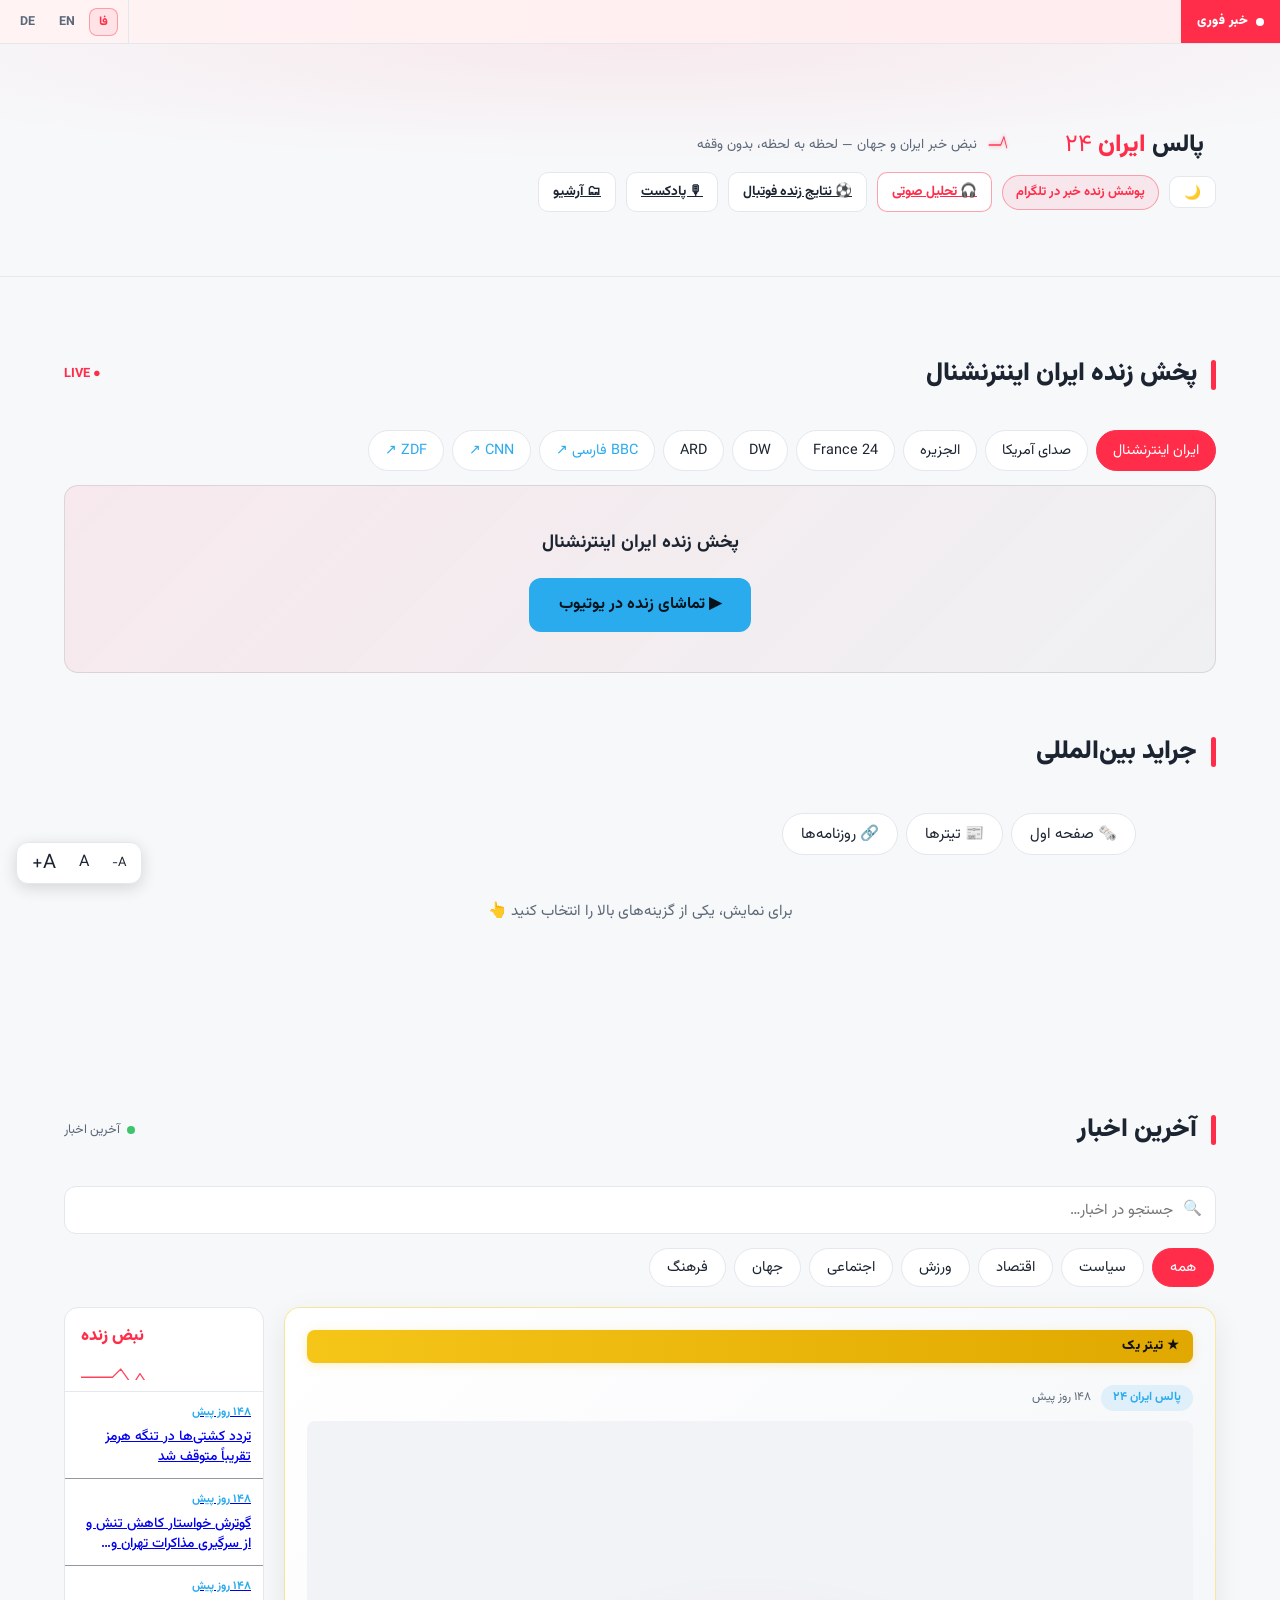
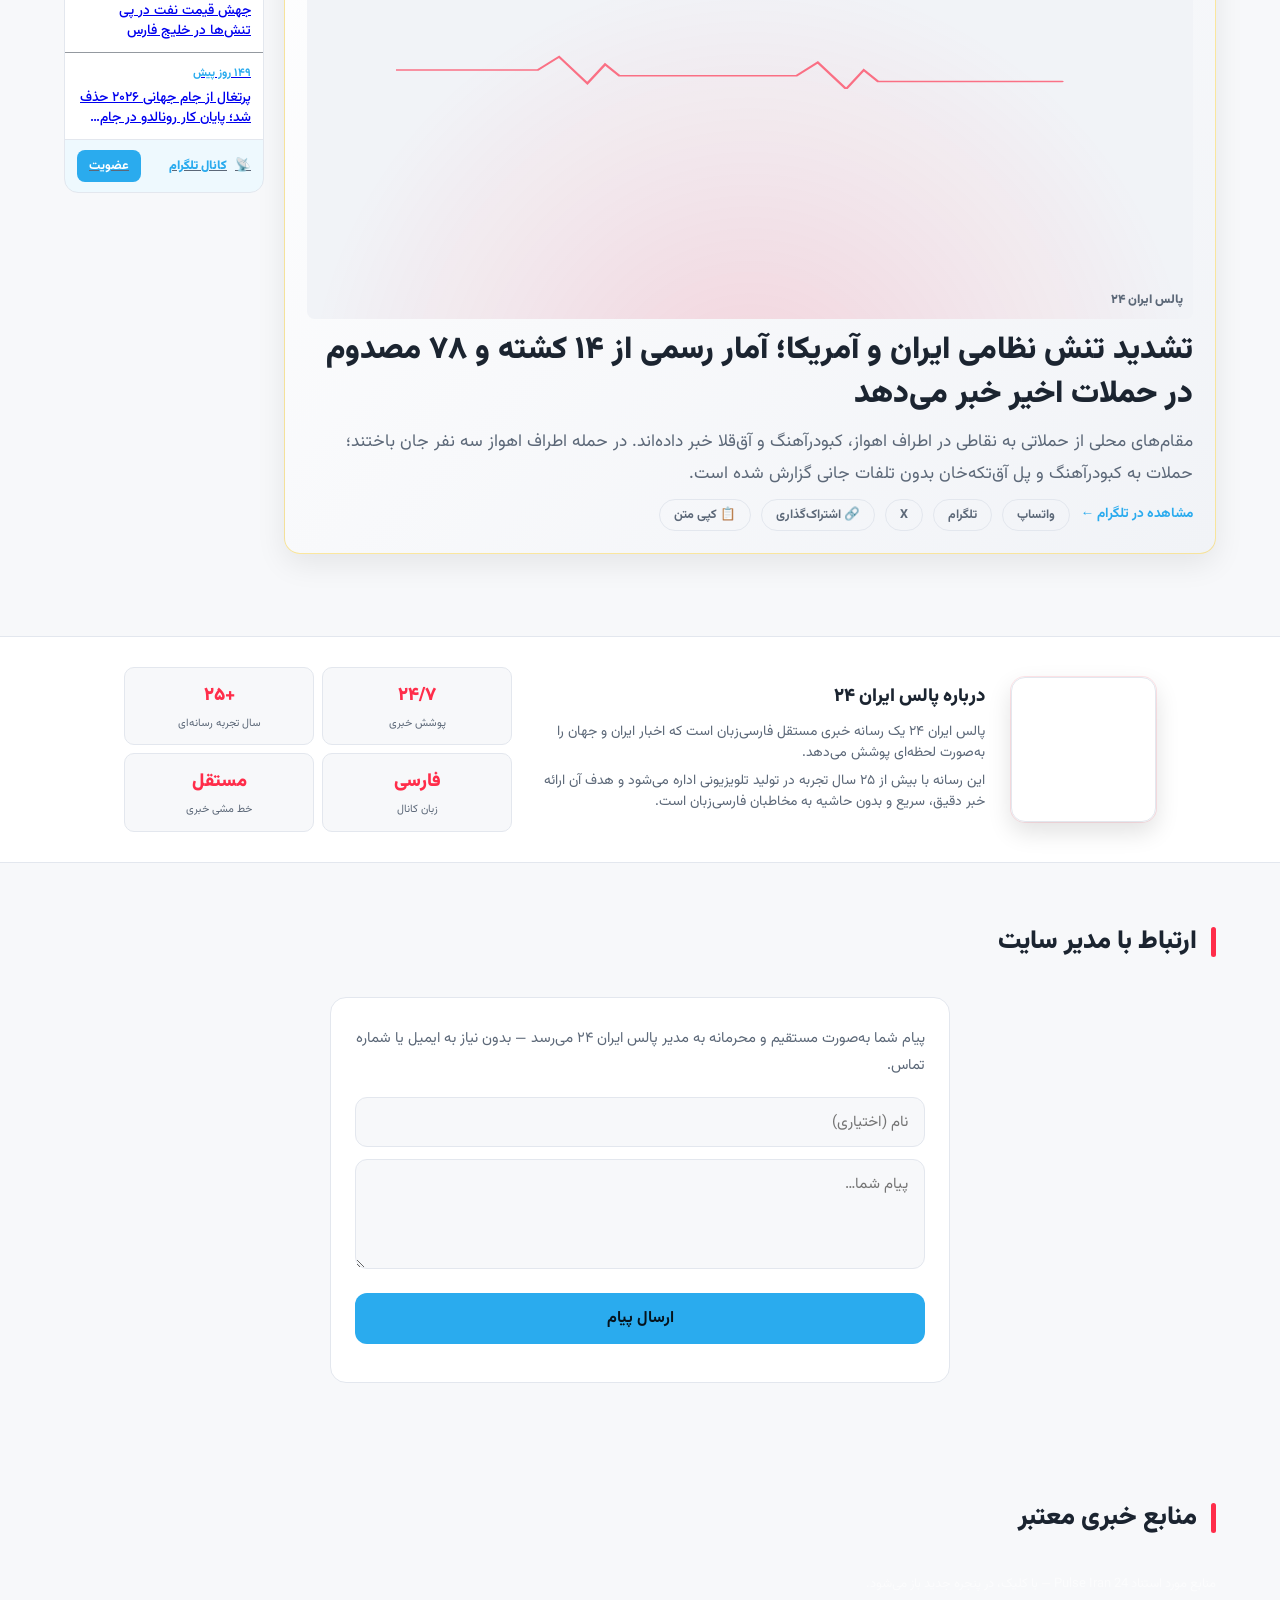
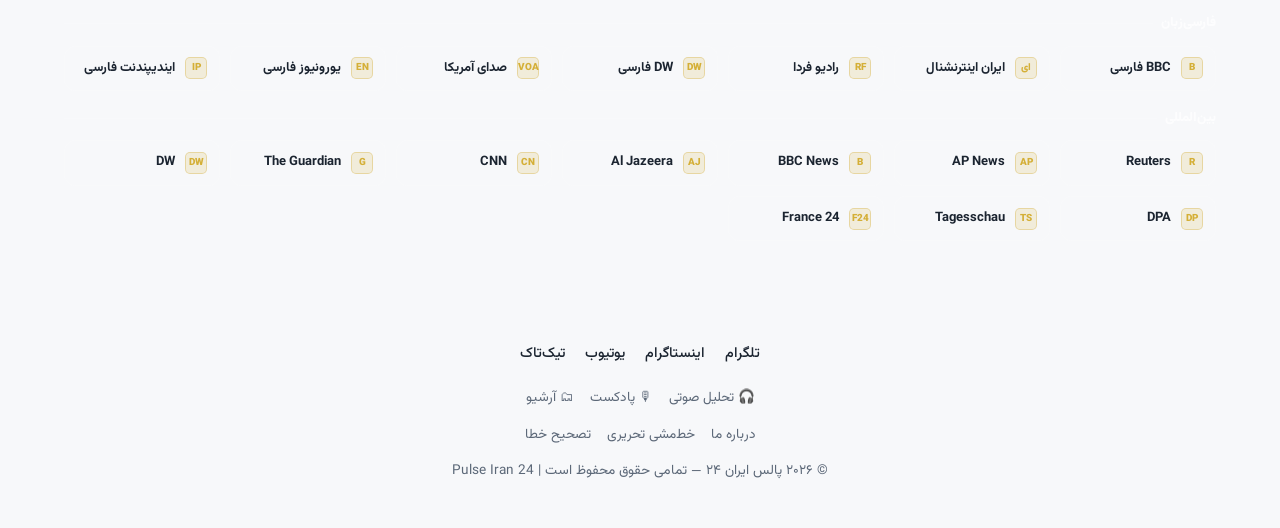
==== commit 730daba1: "v96: security headers, no external calls, sw offline fix" ====
--- a/index.html
+++ b/index.html
@@ -28,7 +28,9 @@
 <meta name="apple-mobile-web-app-title" content="Pulse Iran 24">
 
 <!-- ===== OneSignal Web Push (نوتیفیکیشن خبر فوری) ===== -->
-<script src="https://cdn.onesignal.com/sdks/web/v16/OneSignalSDK.page.js" defer></script>
+<!-- v96: SDK دیگر در <head> بارگذاری نمی‌شود. بعد از load و در زمان بیکاری
+     مرورگر تزریق می‌شود، با مهلت ۱۵ ثانیه. اگر cdn.onesignal.com مسدود باشد
+     (مثل داخل ایران) هیچ اتصال معلقی روی صفحه باقی نمی‌ماند. -->
 <script>
   window.OneSignalDeferred = window.OneSignalDeferred || [];
   OneSignalDeferred.push(async function(OneSignal) {
@@ -39,6 +41,27 @@
       serviceWorkerUpdaterPath: "OneSignalSDKUpdaterWorker.js"
     });
   });
+
+  /* v96: بارگذاری تنبل SDK */
+  (function () {
+    var loaded = false;
+    function loadOneSignal() {
+      if (loaded) return;
+      loaded = true;
+      var sc = document.createElement("script");
+      sc.src = "https://cdn.onesignal.com/sdks/web/v16/OneSignalSDK.page.js";
+      sc.async = true;
+      sc.referrerPolicy = "no-referrer";
+      sc.onerror = function () { /* مسدود یا در دسترس نیست — بی‌صدا رد می‌شویم */ };
+      document.head.appendChild(sc);
+    }
+    function schedule() {
+      if (window.requestIdleCallback) requestIdleCallback(loadOneSignal, { timeout: 15000 });
+      else setTimeout(loadOneSignal, 4000);
+    }
+    if (document.readyState === "complete") schedule();
+    else window.addEventListener("load", schedule, { once: true });
+  })();
 </script>
 
 <!-- ===== Open Graph (تلگرام، واتساپ، فیسبوک) ===== -->
@@ -430,6 +453,16 @@
     flex-direction: column;
     gap: 10px;
     transition: transform 0.15s ease, border-color 0.15s ease;
+    /* خانه‌های گرید به‌صورت پیش‌فرض کوچک‌تر از محتوایشان نمی‌شوند،
+       بنابراین یک لینک بلندِ بدون فاصله کارت را از کادر بیرون می‌برد.
+       min-width:0 آن قفل را باز می‌کند و overflow-wrap متن را می‌شکند. */
+    min-width: 0;
+  }
+  .news-card h3,
+  .news-card p,
+  .news-card a {
+    overflow-wrap: anywhere;
+    word-break: break-word;
   }
   .news-card:hover {
     transform: translateY(-3px);
@@ -1079,9 +1112,9 @@
     <button class="live-tab" data-ch="france24" onclick="playChannel('france24')">France 24</button>
     <button class="live-tab" data-ch="dw" onclick="playChannel('dw')">DW</button>
     <button class="live-tab" data-ch="ard" onclick="playChannel('ard')">ARD</button>
-    <a class="live-tab live-link" href="https://www.bbc.com/persian" target="_blank" rel="noopener">BBC فارسی ↗</a>
-    <a class="live-tab live-link" href="https://edition.cnn.com/live-tv" target="_blank" rel="noopener">CNN ↗</a>
-    <a class="live-tab live-link" href="https://www.zdf.de/live-tv" target="_blank" rel="noopener">ZDF ↗</a>
+    <a class="live-tab live-link" href="https://www.bbc.com/persian" target="_blank" rel="noopener noreferrer">BBC فارسی ↗</a>
+    <a class="live-tab live-link" href="https://edition.cnn.com/live-tv" target="_blank" rel="noopener noreferrer">CNN ↗</a>
+    <a class="live-tab live-link" href="https://www.zdf.de/live-tv" target="_blank" rel="noopener noreferrer">ZDF ↗</a>
   </div>
   <div class="live-embed" id="liveEmbedWrap">
     <iframe id="liveFrame" src="about:blank" title="Live"
@@ -1091,10 +1124,10 @@
   <div class="live-fallback" id="liveFallback" style="display:none;">
     <div class="live-fallback-inner">
       <span class="live-fallback-title" id="liveFallbackTitle">پخش زنده ایران اینترنشنال</span>
-      <a class="btn btn-telegram" id="liveFallbackBtn" href="https://www.youtube.com/@IRANINTL/live" target="_blank" rel="noopener">▶ تماشای زنده در یوتیوب</a>
+      <a class="btn btn-telegram" id="liveFallbackBtn" href="https://www.youtube.com/@IRANINTL/live" target="_blank" rel="noopener noreferrer">▶ تماشای زنده در یوتیوب</a>
     </div>
   </div>
-  <a id="liveYtLink" class="live-yt-link" href="https://www.youtube.com/@IRANINTL/live" target="_blank" rel="noopener">▶ تماشا در یوتیوب</a>
+  <a id="liveYtLink" class="live-yt-link" href="https://www.youtube.com/@IRANINTL/live" target="_blank" rel="noopener noreferrer">▶ تماشا در یوتیوب</a>
 </section>
 
 <!-- بخش رویدادهای روز (تا وقتی عکس نباشد پنهان است) -->
@@ -1287,6 +1320,13 @@
     }
     #newsSources .ns-card:hover{border-color:rgba(212,175,55,.6);background:rgba(255,255,255,.07)}
     #newsSources .ns-card img{width:22px;height:22px;border-radius:5px;object-fit:contain;flex:0 0 22px}
+    /* v96: جای فاوآیکنِ گوگل. هیچ درخواست بیرونی ندارد — هم برای DSGVO لازم بود
+       هم برای ایران، چون درخواست به دامنه‌ی مسدود، بارگذاری صفحه را معلق می‌کرد. */
+    #newsSources .ns-card .ns-ico{width:22px;height:22px;border-radius:5px;flex:0 0 22px;
+      display:inline-flex;align-items:center;justify-content:center;
+      background:rgba(212,175,55,.16);border:1px solid rgba(212,175,55,.35);
+      color:#d4af37;font-size:.62rem;font-weight:800;letter-spacing:0;direction:ltr;
+      line-height:1;user-select:none}
     #newsSources .ns-card .lat{direction:ltr;font-family:inherit}
   </style>
   <div class="section-head">
@@ -1297,27 +1337,27 @@
 
   <div class="ns-group">فارسی‌زبان</div>
   <div class="ns-grid">
-    <a class="ns-card" href="https://www.bbc.com/persian" target="_blank" rel="noopener"><img src="https://www.google.com/s2/favicons?domain=bbc.com&sz=64" alt="" loading="lazy" onerror="this.style.display='none'"><span>BBC فارسی</span></a>
-    <a class="ns-card" href="https://www.iranintl.com" target="_blank" rel="noopener"><img src="https://www.google.com/s2/favicons?domain=iranintl.com&sz=64" alt="" loading="lazy" onerror="this.style.display='none'"><span>ایران اینترنشنال</span></a>
-    <a class="ns-card" href="https://www.radiofarda.com" target="_blank" rel="noopener"><img src="https://www.google.com/s2/favicons?domain=radiofarda.com&sz=64" alt="" loading="lazy" onerror="this.style.display='none'"><span>رادیو فردا</span></a>
-    <a class="ns-card" href="https://www.dw.com/fa-ir" target="_blank" rel="noopener"><img src="https://www.google.com/s2/favicons?domain=dw.com&sz=64" alt="" loading="lazy" onerror="this.style.display='none'"><span>DW فارسی</span></a>
-    <a class="ns-card" href="https://ir.voanews.com" target="_blank" rel="noopener"><img src="https://www.google.com/s2/favicons?domain=voanews.com&sz=64" alt="" loading="lazy" onerror="this.style.display='none'"><span>صدای آمریکا</span></a>
-    <a class="ns-card" href="https://per.euronews.com" target="_blank" rel="noopener"><img src="https://www.google.com/s2/favicons?domain=euronews.com&sz=64" alt="" loading="lazy" onerror="this.style.display='none'"><span>یورونیوز فارسی</span></a>
-    <a class="ns-card" href="https://www.independentpersian.com" target="_blank" rel="noopener"><img src="https://www.google.com/s2/favicons?domain=independentpersian.com&sz=64" alt="" loading="lazy" onerror="this.style.display='none'"><span>ایندیپندنت فارسی</span></a>
+    <a class="ns-card" href="https://www.bbc.com/persian" target="_blank" rel="noopener noreferrer"><span class="ns-ico" aria-hidden="true">B</span><span>BBC فارسی</span></a>
+    <a class="ns-card" href="https://www.iranintl.com" target="_blank" rel="noopener noreferrer"><span class="ns-ico" aria-hidden="true">ای</span><span>ایران اینترنشنال</span></a>
+    <a class="ns-card" href="https://www.radiofarda.com" target="_blank" rel="noopener noreferrer"><span class="ns-ico" aria-hidden="true">RF</span><span>رادیو فردا</span></a>
+    <a class="ns-card" href="https://www.dw.com/fa-ir" target="_blank" rel="noopener noreferrer"><span class="ns-ico" aria-hidden="true">DW</span><span>DW فارسی</span></a>
+    <a class="ns-card" href="https://ir.voanews.com" target="_blank" rel="noopener noreferrer"><span class="ns-ico" aria-hidden="true">VOA</span><span>صدای آمریکا</span></a>
+    <a class="ns-card" href="https://per.euronews.com" target="_blank" rel="noopener noreferrer"><span class="ns-ico" aria-hidden="true">EN</span><span>یورونیوز فارسی</span></a>
+    <a class="ns-card" href="https://www.independentpersian.com" target="_blank" rel="noopener noreferrer"><span class="ns-ico" aria-hidden="true">IP</span><span>ایندیپندنت فارسی</span></a>
   </div>
 
   <div class="ns-group">بین‌المللی</div>
   <div class="ns-grid">
-    <a class="ns-card" href="https://www.reuters.com" target="_blank" rel="noopener"><img src="https://www.google.com/s2/favicons?domain=reuters.com&sz=64" alt="" loading="lazy" onerror="this.style.display='none'"><span class="lat">Reuters</span></a>
-    <a class="ns-card" href="https://apnews.com" target="_blank" rel="noopener"><img src="https://www.google.com/s2/favicons?domain=apnews.com&sz=64" alt="" loading="lazy" onerror="this.style.display='none'"><span class="lat">AP News</span></a>
-    <a class="ns-card" href="https://www.bbc.com/news" target="_blank" rel="noopener"><img src="https://www.google.com/s2/favicons?domain=bbc.com&sz=64" alt="" loading="lazy" onerror="this.style.display='none'"><span class="lat">BBC News</span></a>
-    <a class="ns-card" href="https://www.aljazeera.com" target="_blank" rel="noopener"><img src="https://www.google.com/s2/favicons?domain=aljazeera.com&sz=64" alt="" loading="lazy" onerror="this.style.display='none'"><span class="lat">Al Jazeera</span></a>
-    <a class="ns-card" href="https://www.cnn.com" target="_blank" rel="noopener"><img src="https://www.google.com/s2/favicons?domain=cnn.com&sz=64" alt="" loading="lazy" onerror="this.style.display='none'"><span class="lat">CNN</span></a>
-    <a class="ns-card" href="https://www.theguardian.com" target="_blank" rel="noopener"><img src="https://www.google.com/s2/favicons?domain=theguardian.com&sz=64" alt="" loading="lazy" onerror="this.style.display='none'"><span class="lat">The Guardian</span></a>
-    <a class="ns-card" href="https://www.dw.com/en" target="_blank" rel="noopener"><img src="https://www.google.com/s2/favicons?domain=dw.com&sz=64" alt="" loading="lazy" onerror="this.style.display='none'"><span class="lat">DW</span></a>
-    <a class="ns-card" href="https://www.dpa.com" target="_blank" rel="noopener"><img src="https://www.google.com/s2/favicons?domain=dpa.com&sz=64" alt="" loading="lazy" onerror="this.style.display='none'"><span class="lat">DPA</span></a>
-    <a class="ns-card" href="https://www.tagesschau.de" target="_blank" rel="noopener"><img src="https://www.google.com/s2/favicons?domain=tagesschau.de&sz=64" alt="" loading="lazy" onerror="this.style.display='none'"><span class="lat">Tagesschau</span></a>
-    <a class="ns-card" href="https://www.france24.com/en/" target="_blank" rel="noopener"><img src="https://www.google.com/s2/favicons?domain=france24.com&sz=64" alt="" loading="lazy" onerror="this.style.display='none'"><span class="lat">France 24</span></a>
+    <a class="ns-card" href="https://www.reuters.com" target="_blank" rel="noopener noreferrer"><span class="ns-ico" aria-hidden="true">R</span><span class="lat">Reuters</span></a>
+    <a class="ns-card" href="https://apnews.com" target="_blank" rel="noopener noreferrer"><span class="ns-ico" aria-hidden="true">AP</span><span class="lat">AP News</span></a>
+    <a class="ns-card" href="https://www.bbc.com/news" target="_blank" rel="noopener noreferrer"><span class="ns-ico" aria-hidden="true">B</span><span class="lat">BBC News</span></a>
+    <a class="ns-card" href="https://www.aljazeera.com" target="_blank" rel="noopener noreferrer"><span class="ns-ico" aria-hidden="true">AJ</span><span class="lat">Al Jazeera</span></a>
+    <a class="ns-card" href="https://www.cnn.com" target="_blank" rel="noopener noreferrer"><span class="ns-ico" aria-hidden="true">CN</span><span class="lat">CNN</span></a>
+    <a class="ns-card" href="https://www.theguardian.com" target="_blank" rel="noopener noreferrer"><span class="ns-ico" aria-hidden="true">G</span><span class="lat">The Guardian</span></a>
+    <a class="ns-card" href="https://www.dw.com/en" target="_blank" rel="noopener noreferrer"><span class="ns-ico" aria-hidden="true">DW</span><span class="lat">DW</span></a>
+    <a class="ns-card" href="https://www.dpa.com" target="_blank" rel="noopener noreferrer"><span class="ns-ico" aria-hidden="true">DP</span><span class="lat">DPA</span></a>
+    <a class="ns-card" href="https://www.tagesschau.de" target="_blank" rel="noopener noreferrer"><span class="ns-ico" aria-hidden="true">TS</span><span class="lat">Tagesschau</span></a>
+    <a class="ns-card" href="https://www.france24.com/en/" target="_blank" rel="noopener noreferrer"><span class="ns-ico" aria-hidden="true">F24</span><span class="lat">France 24</span></a>
   </div>
 </section>
 
@@ -1326,10 +1366,10 @@
 
 <footer>
   <div class="socials">
-    <a href="https://telegram.me/pulseiran24" target="_blank" rel="noopener" id="t-f1">تلگرام</a>
-    <a href="https://instagram.com/pulseiran24" target="_blank" rel="noopener" id="t-f2">اینستاگرام</a>
-    <a href="https://youtube.com/@pulseiran24" target="_blank" rel="noopener" id="t-f3">یوتیوب</a>
-    <a href="https://tiktok.com/@pulseiran24" target="_blank" rel="noopener" id="t-f4">تیک‌تاک</a>
+    <a href="https://telegram.me/pulseiran24" target="_blank" rel="noopener noreferrer" id="t-f1">تلگرام</a>
+    <a href="https://instagram.com/pulseiran24" target="_blank" rel="noopener noreferrer" id="t-f2">اینستاگرام</a>
+    <a href="https://youtube.com/@pulseiran24" target="_blank" rel="noopener noreferrer" id="t-f3">یوتیوب</a>
+    <a href="https://tiktok.com/@pulseiran24" target="_blank" rel="noopener noreferrer" id="t-f4">تیک‌تاک</a>
   </div>
   <div class="legal-links">
     <a href="/tahlil" id="t-ftahlil">🎧 تحلیل صوتی</a>
@@ -1833,14 +1873,14 @@
     ? `<button class="mini-btn like-btn" id="like-${pid}" onclick="likeItem('${pid}', this)">❤️ <span>–</span></button>`
     : "";
   const commentsHtml = pid
-    ? `<a class="mini-btn" style="text-decoration:none;" href="${esc(item.link)}" target="_blank" rel="noopener">💬 ${esc(L.comments)}</a>`
+    ? `<a class="mini-btn" style="text-decoration:none;" href="${esc(item.link)}" target="_blank" rel="noopener noreferrer">💬 ${esc(L.comments)}</a>`
     : "";
   let photoHtml = "";
   if (item.video) {
     const poster = item.vthumb ? ' poster="' + esc(item.vthumb) + '"' : "";
     photoHtml = '<video class="news-photo" controls playsinline preload="metadata"' + poster + ' src="' + esc(item.video) + '" onerror="this.remove()"></video>';
   } else if (item.vthumb) {
-    photoHtml = '<a class="news-vthumb" href="' + esc(item.link) + '" target="_blank" rel="noopener">' +
+    photoHtml = '<a class="news-vthumb" href="' + esc(item.link) + '" target="_blank" rel="noopener noreferrer">' +
       '<img class="news-photo" src="' + esc(item.vthumb) + '" alt="" loading="lazy" onerror="this.parentElement.remove()">' +
       '<span class="play-badge">▶</span>' +
       '<span class="vlabel">' + esc(L.longVideo || "ویدیوی طولانی · مشاهده در تلگرام") + '</span></a>';
@@ -1866,7 +1906,7 @@
     <p>${esc(item.summary)}</p>
     <div class="card-actions">
       ${readMoreHtml}
-      <a class="news-link" href="${esc(item.link)}" target="_blank" rel="noopener">${esc(L.viewtg)}</a>
+      <a class="news-link" href="${esc(item.link)}" target="_blank" rel="noopener noreferrer">${esc(L.viewtg)}</a>
       ${likeHtml}
       ${commentsHtml}
       <button class="mini-btn sh-wa" onclick="shareTo('whatsapp',${i})">واتساپ</button>
@@ -1923,12 +1963,12 @@
       '<div class="rail-ecg"><svg viewBox="0 0 400 22" preserveAspectRatio="none" fill="none"><path d="M0 11h40l10-9 14 18 9-13 6 8h60l10-9 14 18 9-13 6 8h60l10-9 14 18 9-13 6 8h60" stroke="#FF2D4A" stroke-width="1.5" stroke-linecap="round" stroke-linejoin="round"/></svg></div></div>' +
       '<div class="rail-items">' +
       railItems.map(it =>
-        '<a class="rail-item" href="' + esc(articleUrl(it)) + '" target="_blank" rel="noopener">' +
+        '<a class="rail-item" href="' + esc(articleUrl(it)) + '" target="_blank" rel="noopener noreferrer">' +
         '<span class="rail-tm">' + (it.published ? relTime(it.published, currentLang) : "") + '</span>' +
         '<span class="rail-rt">' + esc(it.title) + '</span></a>'
       ).join("") +
       '</div>' +
-      '<a class="rail-tg-cta" href="https://telegram.me/pulseiran24" target="_blank" rel="noopener">' +
+      '<a class="rail-tg-cta" href="https://telegram.me/pulseiran24" target="_blank" rel="noopener noreferrer">' +
       '📡 <b>کانال تلگرام</b>' +
       '<span class="rtg-btn">' + (L.joinShort || "عضویت") + '</span></a>';
     // بقیه‌ی اخبار در شبکه
@@ -2231,7 +2271,7 @@
     if (!d || !d.ok || !d.items || !d.items.length) return;
     const t = document.getElementById("intlTicker");
     t.innerHTML = d.items.map(it =>
-      `<span><b>${esc(it.s)}:</b> <a href="${esc(it.l)}" target="_blank" rel="noopener">${esc(it.t)}</a></span>`
+      `<span><b>${esc(it.s)}:</b> <a href="${esc(it.l)}" target="_blank" rel="noopener noreferrer">${esc(it.t)}</a></span>`
     ).join("");
     document.getElementById("intlBar").style.display = "flex";
     document.body.classList.add("intl-on");
@@ -2279,7 +2319,7 @@
     .slice(0, 5);
   if (!scored.length) { sec.style.display = "none"; return; }
   list.innerHTML = scored.map((x, idx) =>
-    `<a class="hot-item" href="/news/${esc(x.id)}" target="_blank" rel="noopener">
+    `<a class="hot-item" href="/news/${esc(x.id)}" target="_blank" rel="noopener noreferrer">
        <span class="hot-rank">${currentLang === "fa" ? faNum(idx + 1) : (idx + 1)}</span>
        <span class="hot-title">${esc(x.it.title)}</span>
        <span class="hot-likes">❤️ ${currentLang === "fa" ? faNum(x.n) : x.n}</span>
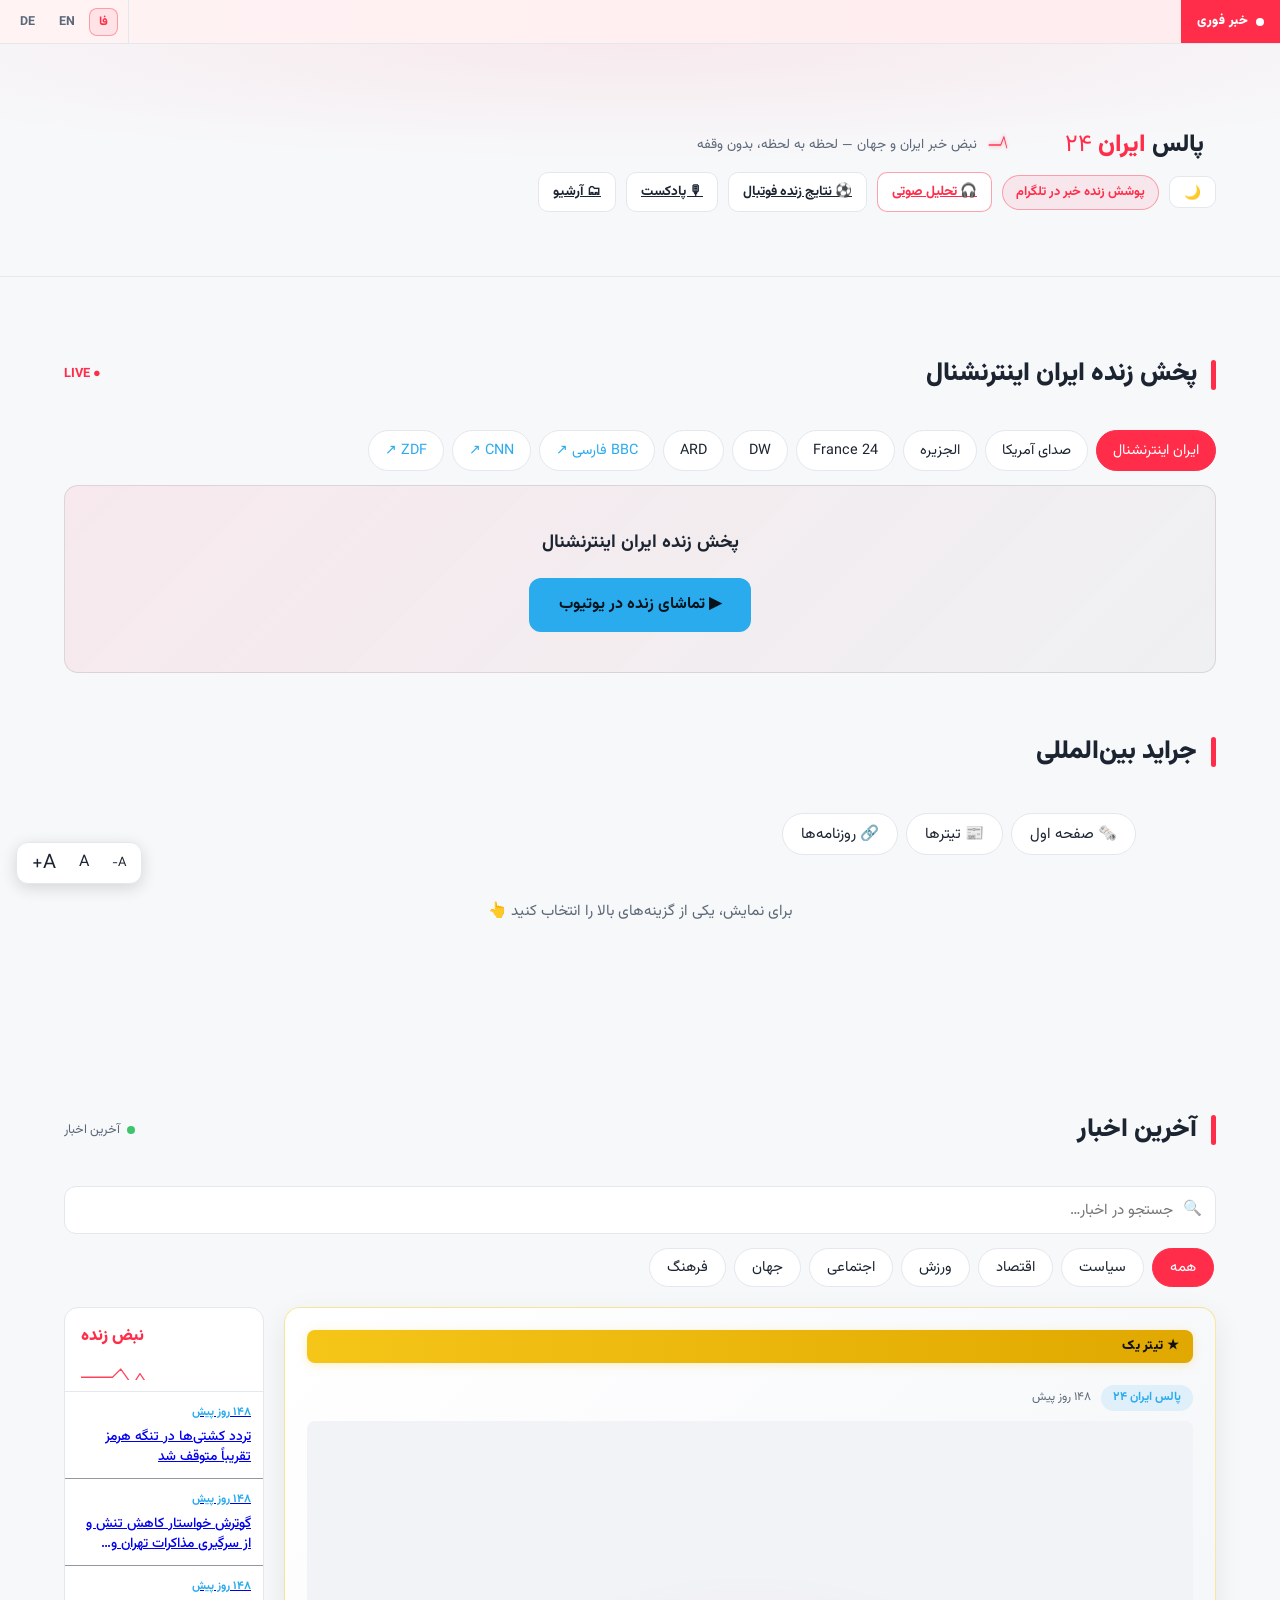
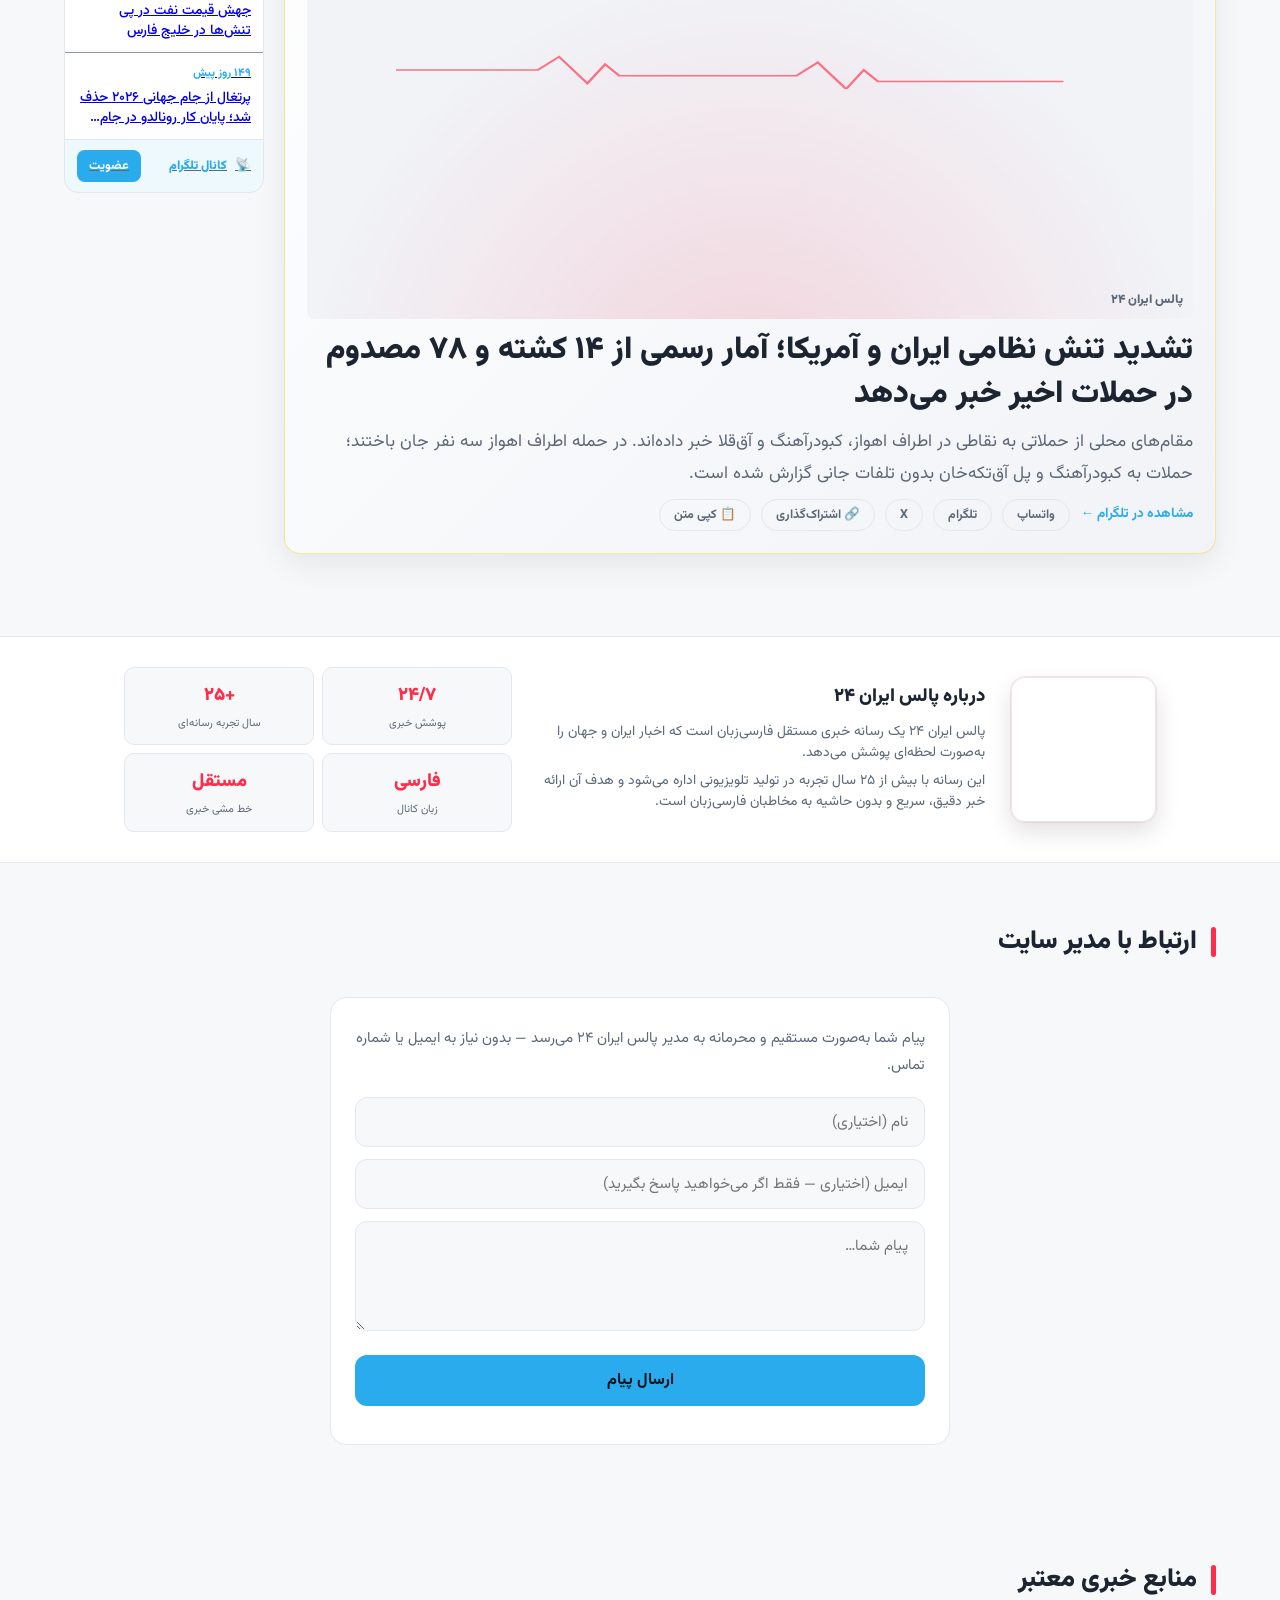
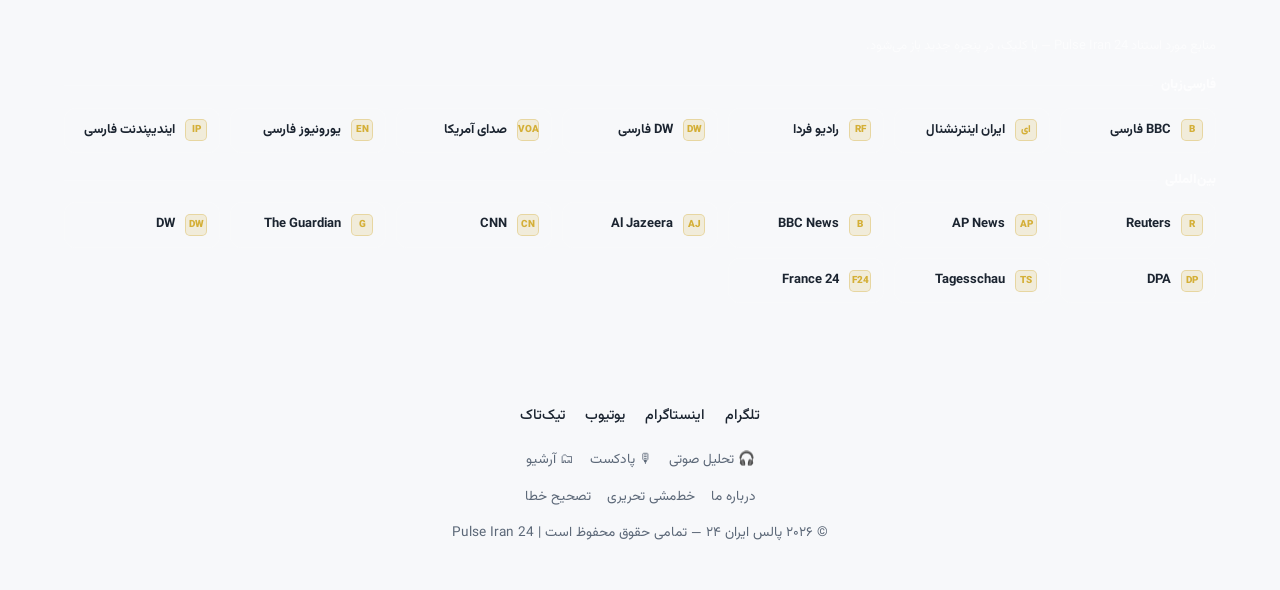
==== commit eab81c20: "v97: contact form via Telegram + Resend, drop Web3Forms" ====
--- a/index.html
+++ b/index.html
@@ -1298,6 +1298,7 @@
       <input type="hidden" name="form-name" value="kontakt">
       <p style="display:none;"><input name="bot-field"></p>
       <input type="text" name="name" id="ctName" placeholder="نام (اختیاری)">
+      <input type="email" name="email" id="ctMail" placeholder="ایمیل (اختیاری — فقط اگر می‌خواهید پاسخ بگیرید)">
       <textarea name="message" id="ctMsg" placeholder="پیام شما…" required></textarea>
       <button type="submit" class="btn btn-telegram" style="width:100%; justify-content:center;" id="ctSend">ارسال پیام</button>
       <div class="contact-status" id="ctStatus"></div>
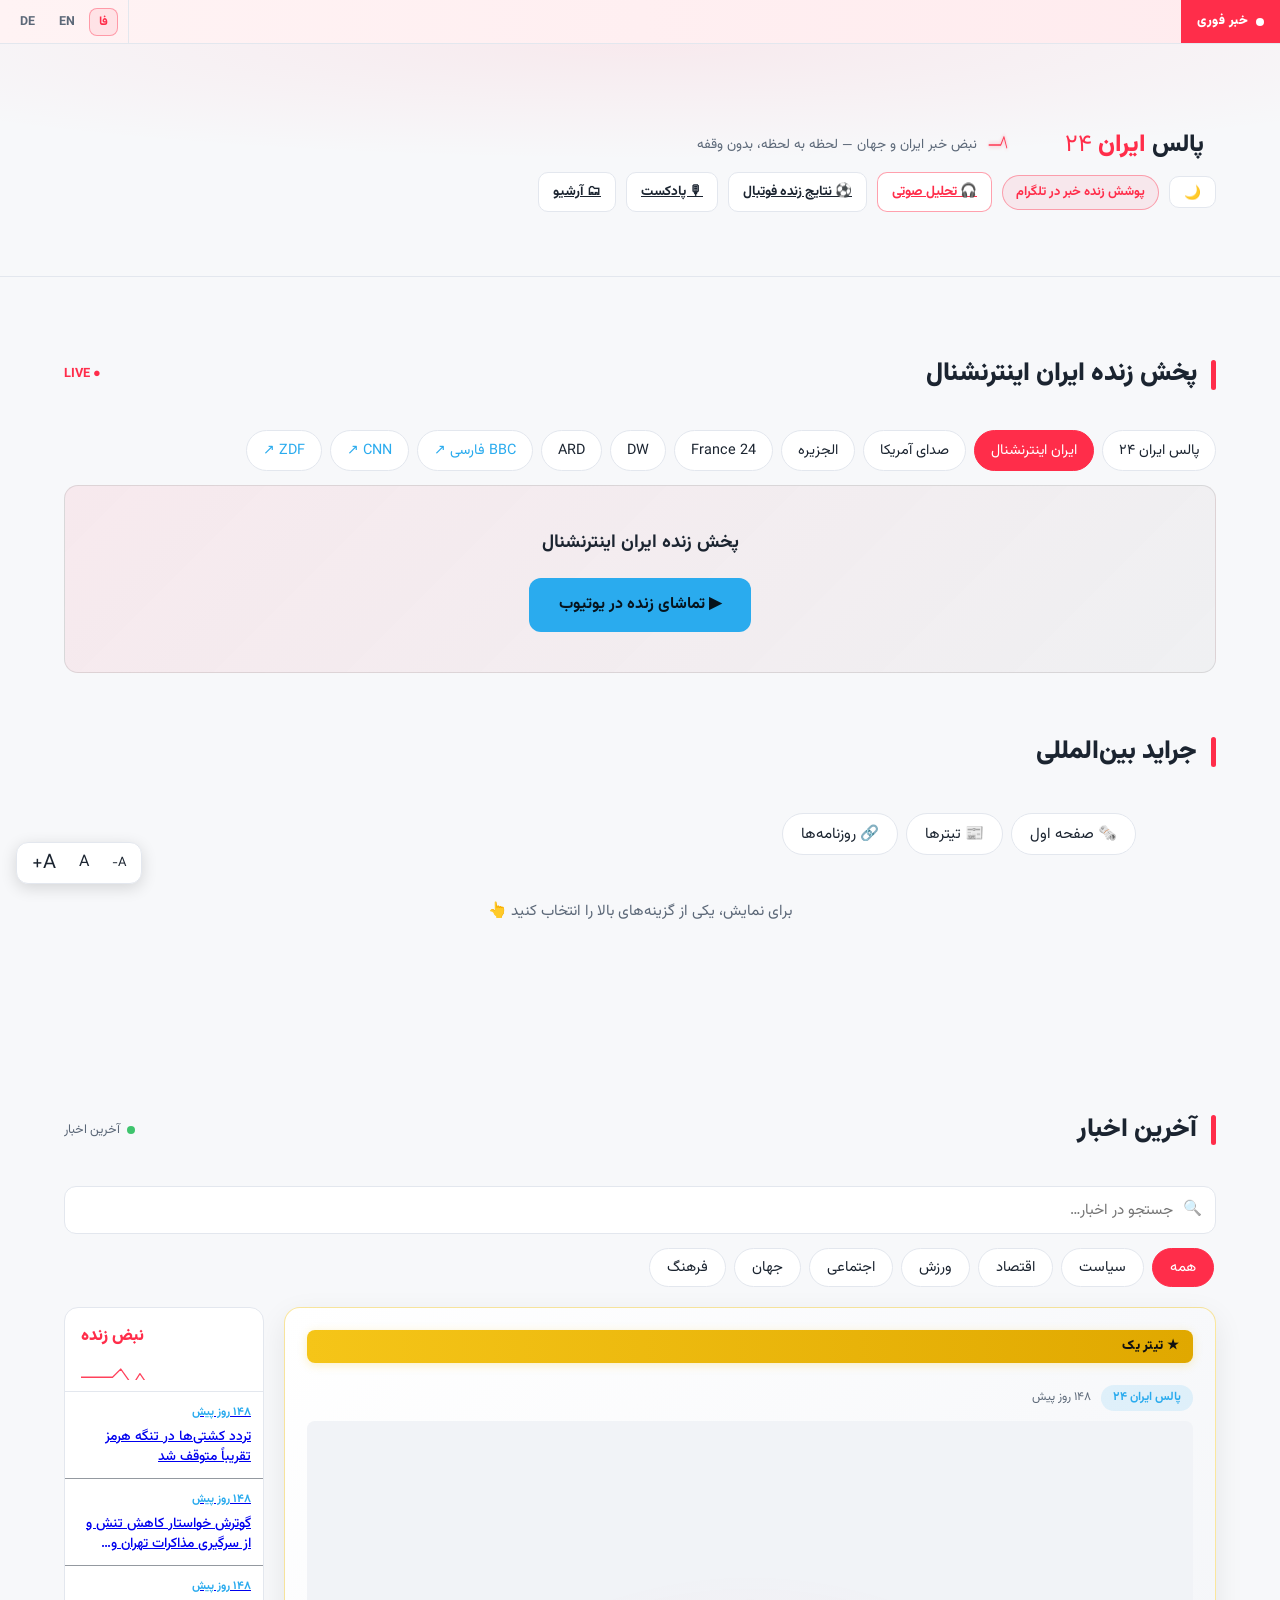
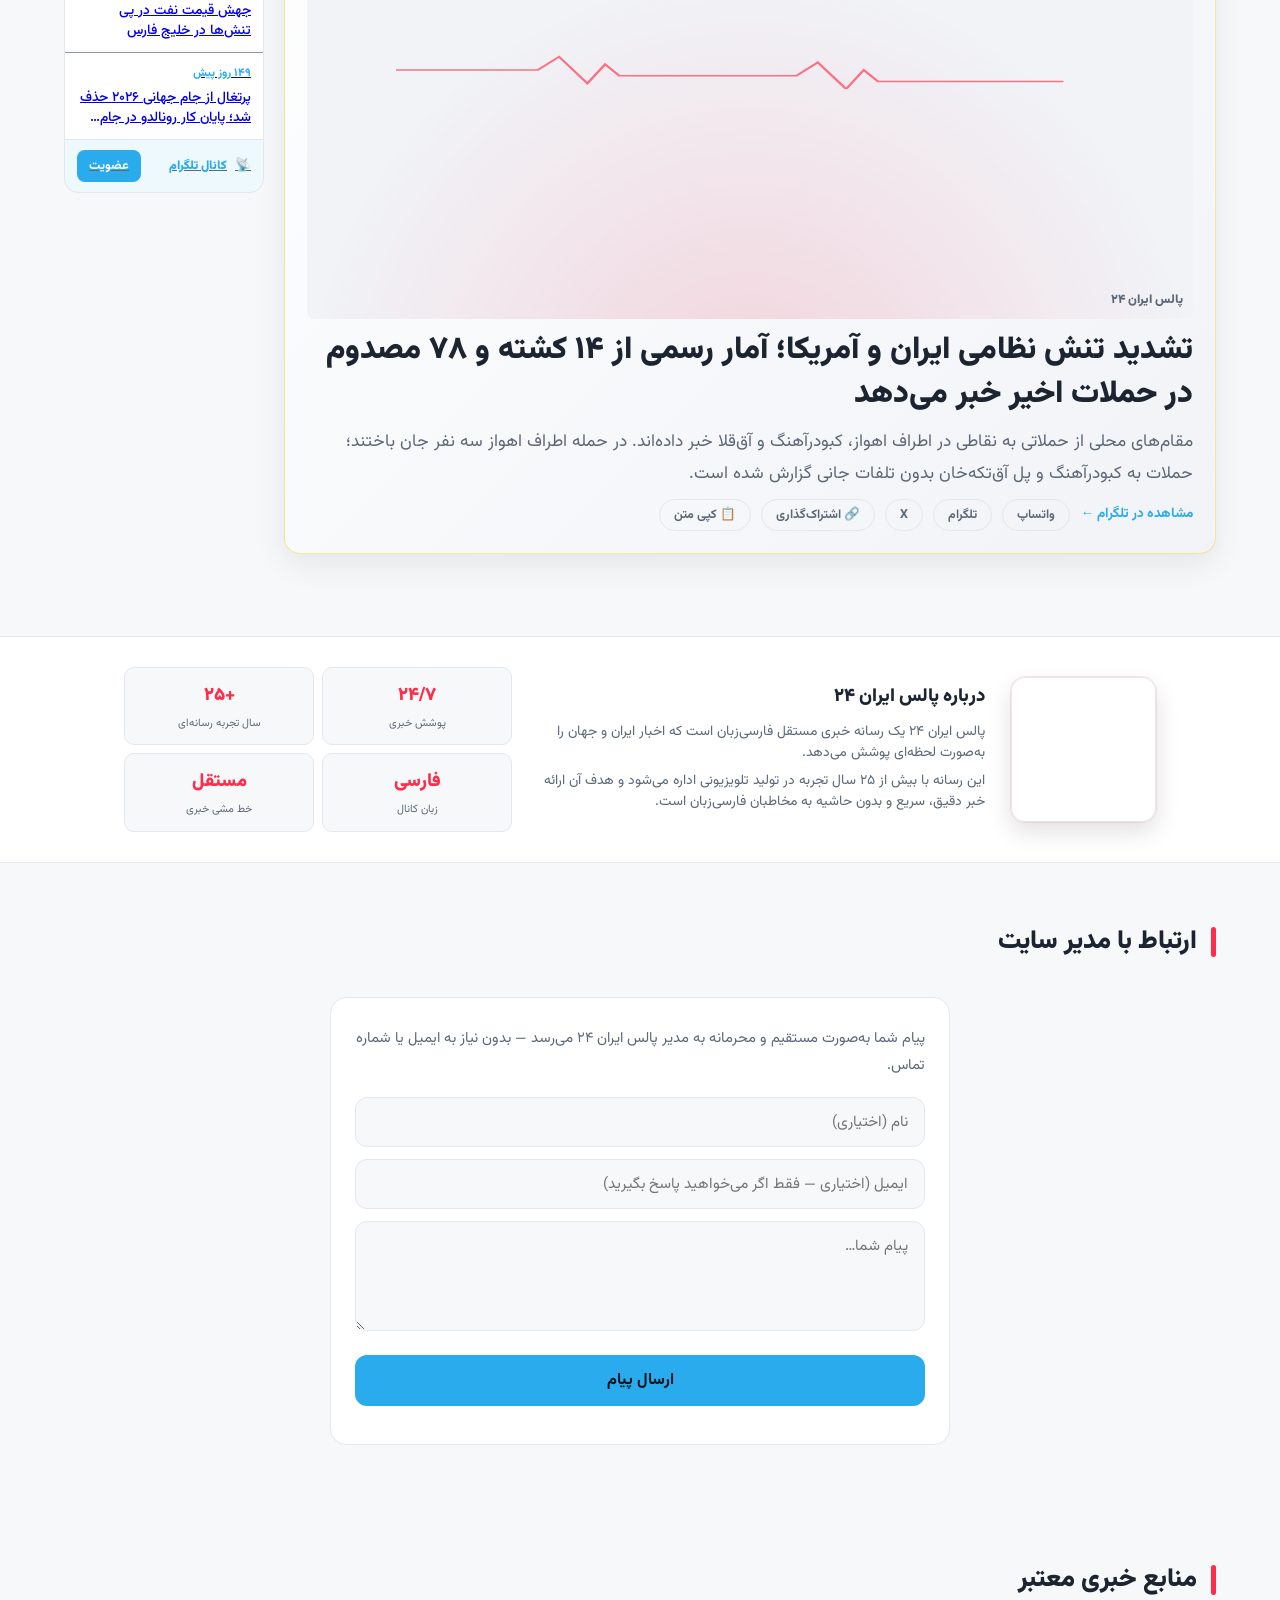
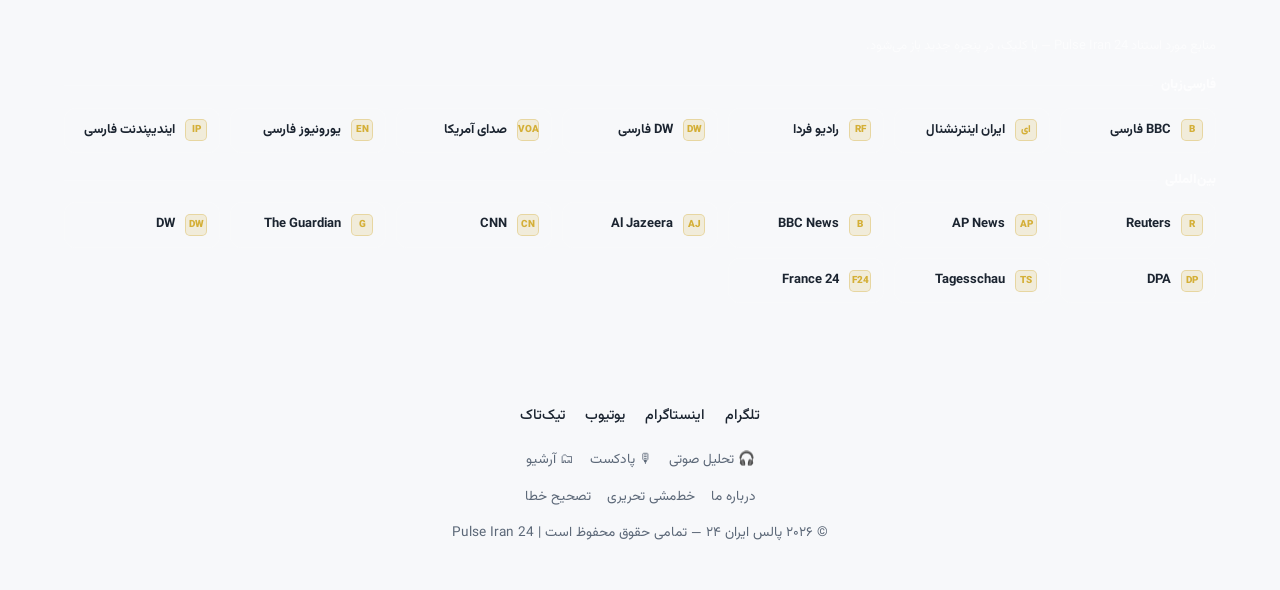
==== commit 784cbc26: "Add Pulse Iran 24 channel tab to live section; bump SW cache to v5 The live section now shows a tab " ====
--- a/index.html
+++ b/index.html
@@ -3,6 +3,18 @@
 <head>
 <meta charset="UTF-8">
 <meta name="viewport" content="width=device-width, initial-scale=1.0">
+<script>
+/* هم‌خوانی آدرس با زبان: کسی که قبلاً EN یا DE را انتخاب کرده، روی «/» پیش از نمایش صفحه به /en یا /de می‌رود.
+   فقط روی خود «/» اجرا می‌شود؛ در /en و /de زبانِ آدرس معتبر است و هیچ هدایتی انجام نمی‌شود (حلقه ممکن نیست). */
+(function(){
+  try {
+    var p = location.pathname;
+    if (p !== "/" && p !== "/index.html") return;
+    var s = localStorage.getItem("pulseLang");
+    if (s === "en" || s === "de") location.replace("/" + s + location.search + location.hash);
+  } catch (e) {}
+})();
+</script>
 <title>پالس ایران ۲۴ | Pulse Iran 24</title>
 <meta name="description" content="پالس ایران ۲۴ — کانال خبری فارسی‌زبان در تلگرام. اخبار لحظه به لحظه ایران و جهان. Pulse Iran 24 — Persian news channel on Telegram.">
 <link rel="canonical" href="https://pulseiran24.com/">
@@ -905,6 +917,14 @@
     .btn-slim:hover{border-color:var(--pulse,#FF2D4A)}
     .btn-slim.btn-tahlil{border-color:rgba(255,45,74,.45);color:var(--pulse,#FF2D4A)}
     .btn-slim.btn-tahlil:hover{background:var(--pulse-soft,rgba(255,45,74,.12))}
+    /* v103 — دکمه پوشش زنده: فقط وقتی پوشش بازی وجود دارد نمایش داده می‌شود */
+    .btn-slim.btn-live{background:var(--pulse,#FF2D4A);border-color:var(--pulse,#FF2D4A);color:#fff}
+    .btn-slim.btn-live::before{
+      content:"";width:7px;height:7px;border-radius:50%;background:#fff;
+      animation:liveBtnPulse 1.4s ease-in-out infinite;
+    }
+    @keyframes liveBtnPulse{0%,100%{opacity:1}50%{opacity:.25}}
+    @media (prefers-reduced-motion: reduce){ .btn-slim.btn-live::before{animation:none} }
     @media(min-width:700px){header.slim-head .tagline-slim{display:inline}}
     @media(max-width:480px){header.slim-head h1{font-size:1.2rem}}
   </style>
@@ -922,6 +942,7 @@
     <div class="head-actions">
       <button class="btn-slim" id="themeToggle" aria-label="تغییر حالت روز و شب" title="حالت روز/شب">🌙</button>
       <span class="live-badge-slim" id="t-badge"><span class="live-dot"></span> پوشش زنده خبر در تلگرام</span>
+      <a class="btn-slim btn-live" href="/live" id="t-liveblog" style="display:none">پوشش زنده</a>
       <a class="btn-slim btn-tahlil" href="/tahlil" id="t-tahlil">🎧 تحلیل صوتی</a>
       <a class="btn-slim" href="/jam2026.html" id="t-livescores">⚽ نتایج زنده فوتبال</a>
       <a class="btn-slim" href="/podcast.html" id="t-podcast">🎙 پادکست</a>
@@ -966,8 +987,17 @@
     if(n>=1) return n.toLocaleString('en-US',{maximumFractionDigits:2});
     return n.toLocaleString('en-US',{maximumFractionDigits:4});
   }
+  /* نام دارایی‌ها از ورکر فارسی می‌آید؛ برای en/de اینجا جایگزین می‌شود */
+  var MT_NAMES = {"بیت‌کوین":{en:"Bitcoin",de:"Bitcoin"}, "اتریوم":{en:"Ethereum",de:"Ethereum"}, "تتر":{en:"Tether",de:"Tether"}, "طلا (اونس)":{en:"Gold (oz)",de:"Gold (Unze)"}};
+  function nm(n){
+    var lg = (typeof currentLang !== 'undefined') ? currentLang : 'fa';
+    return (lg !== 'fa' && MT_NAMES[n] && MT_NAMES[n][lg]) || n;
+  }
+  var lastItems = null;
+  window.__pi24MtRedraw = function(){ if(lastItems) render(lastItems); };
   function render(items){
     if(!items||!items.length){ return; }
+    lastItems = items;
     var html = items.map(function(x){
       var ch = '';
       if(x.change!==null && x.change!==undefined){
@@ -976,7 +1006,7 @@
         ch = '<span class="ch '+(up?'up':'down')+'">'+arrow+' '+Math.abs(x.change).toFixed(2)+'%</span>';
       }
       return '<span class="mt-item"><span class="sym">'+x.sym+'</span>'+
-             '<span>'+x.name+'</span>'+
+             '<span>'+nm(x.name)+'</span>'+
              '<span class="px">$'+fmt(x.price)+'</span>'+ch+'</span>';
     }).join('');
     // دو بار تکرار برای اسکرول یکنواخت
@@ -1026,73 +1056,75 @@
     var LG = ['wc','ucl','epl','laliga','bundesliga','seriea','ligue1'];
     var LIVE = ['1H','2H','ET','BT','P','HT','LIVE','INT'];
     var FAN = {'France':'فرانسه','Spain':'اسپانیا','Argentina':'آرژانتین','Brazil':'برزیل','England':'انگلیس','Germany':'آلمان','Portugal':'پرتغال','Netherlands':'هلند','Italy':'ایتالیا','Belgium':'بلژیک','Croatia':'کرواسی','Morocco':'مراکش','Iran':'ایران','Japan':'ژاپن','USA':'آمریکا','Mexico':'مکزیک','Uruguay':'اروگوئه','Colombia':'کلمبیا','Real Madrid':'رئال مادرید','Barcelona':'بارسلونا','Atletico Madrid':'اتلتیکو مادرید','Manchester City':'منچسترسیتی','Manchester United':'منچستریونایتد','Liverpool':'لیورپول','Arsenal':'آرسنال','Chelsea':'چلسی','Tottenham Hotspur':'تاتنهام','Bayern Munich':'بایرن مونیخ','Borussia Dortmund':'دورتموند','Bayer Leverkusen':'لورکوزن','Juventus':'یوونتوس','Inter Milan':'اینتر','AC Milan':'آث میلان','Napoli':'ناپولی','AS Roma':'آاس رم','Paris Saint-Germain':'پاری‌سن‌ژرمن','Marseille':'مارسی','Monaco':'موناکو'};
-    function fa(n){return FAN[n]||n;}
-    function fnum(s){return String(s).replace(/\d/g,function(d){return '۰۱۲۳۴۵۶۷۸۹'[d];});}
+    function lang(){ return (typeof currentLang!=='undefined') ? currentLang : 'fa'; }
+    function fa(n){ return lang()==='fa' ? (FAN[n]||n) : n; }
+    function fnum(s){ return lang()==='fa' ? String(s).replace(/\d/g,function(d){return '۰۱۲۳۴۵۶۷۸۹'[d];}) : String(s); }
+    var FS_TXT={
+      fa:{ht:'بین دو نیمه',pen:'ضربات پنالتی',live:'زنده',ft:'پایان بازی',loc:'fa-IR'},
+      en:{ht:'Half-time',pen:'Penalties',live:'Live',ft:'Full-time',loc:'en-GB'},
+      de:{ht:'Halbzeit',pen:'Elfmeterschießen',live:'Live',ft:'Spielende',loc:'de-DE'}
+    };
     function minLabel(fx){
+      var T=FS_TXT[lang()]||FS_TXT.fa, isFa=lang()==='fa';
       var st=fx.fixture.status.short, el=fx.fixture.status.elapsed;
-      if(st==='HT')return 'بین دو نیمه';
-      if(st==='P')return 'ضربات پنالتی';
-      if(LIVE.indexOf(st)>-1)return el?('دقیقه '+fnum(el)):'زنده';
+      if(st==='HT')return T.ht;
+      if(st==='P')return T.pen;
+      if(LIVE.indexOf(st)>-1)return el?(isFa?('دقیقه '+fnum(el)):(el+"'")):T.live;
       if(st==='NS'){
-        try{var t=new Date(fx.fixture.date);return 'ساعت '+fnum(t.toLocaleTimeString('fa-IR',{hour:'2-digit',minute:'2-digit'}));}catch(e){return '';}
+        try{var t=new Date(fx.fixture.date);var hm=t.toLocaleTimeString(T.loc,{hour:'2-digit',minute:'2-digit'});return isFa?('ساعت '+fnum(hm)):hm;}catch(e){return '';}
       }
-      if(st==='FT'||st==='AET'||st==='PEN')return 'پایان بازی';
+      if(st==='FT'||st==='AET'||st==='PEN')return T.ft;
       return '';
     }
-    Promise.all(LG.map(function(lg){
-      return fetch('/api/worldcup?day=today&league='+lg).then(function(r){return r.ok?r.json():{response:[]};}).catch(function(){return {response:[]};});
-    })).then(function(results){
-      var all=[];
-      results.forEach(function(d){(d.response||[]).forEach(function(fx){all.push(fx);});});
-      if(!all.length)return;
-      all.sort(function(a,b){
-        var la=LIVE.indexOf(a.fixture.status.short)>-1?0:(a.fixture.status.short==='NS'?1:2);
-        var lb=LIVE.indexOf(b.fixture.status.short)>-1?0:(b.fixture.status.short==='NS'?1:2);
+    function isLiveFx(fx){ return LIVE.indexOf(fx.fixture.status.short)>-1; }
+    function sortFx(list){
+      list.sort(function(a,b){
+        var la=isLiveFx(a)?0:(a.fixture.status.short==='NS'?1:2);
+        var lb=isLiveFx(b)?0:(b.fixture.status.short==='NS'?1:2);
         if(la!==lb)return la-lb;
         return new Date(a.fixture.date)-new Date(b.fixture.date);
       });
-      var anyLive=all.some(function(fx){return LIVE.indexOf(fx.fixture.status.short)>-1;});
-      var html=all.slice(0,10).map(function(fx){
-        var isLive=LIVE.indexOf(fx.fixture.status.short)>-1;
-        var gh=fx.goals.home,ga=fx.goals.away;
-        var score=(gh===null||ga===null)?'– : –':(fnum(gh)+' : '+fnum(ga));
-        return '<a class="fs-card'+(isLive?' live':'')+'" href="/jam2026.html">'
-          +'<div class="fs-teams">'
-          +'<span class="fs-team"><img src="'+(fx.teams.home.logo||'')+'" alt="" onerror="this.style.display=\'none\'"><span>'+fa(fx.teams.home.name)+'</span></span>'
-          +'<span class="fs-score">'+score+'</span>'
-          +'<span class="fs-team"><span>'+fa(fx.teams.away.name)+'</span><img src="'+(fx.teams.away.logo||'')+'" alt="" onerror="this.style.display=\'none\'"></span>'
-          +'</div><div class="fs-min'+(isLive?'':' idle')+'">'+minLabel(fx)+'</div></a>';
-      }).join('');
-      document.getElementById('fsRow').innerHTML=html;
+      return list;
+    }
+    function card(fx){
+      var isLive=isLiveFx(fx);
+      var gh=fx.goals.home,ga=fx.goals.away;
+      var score=(gh===null||ga===null)?'– : –':(fnum(gh)+' : '+fnum(ga));
+      return '<a class="fs-card'+(isLive?' live':'')+'" href="/jam2026.html">'
+        +'<div class="fs-teams">'
+        +'<span class="fs-team"><img src="'+(fx.teams.home.logo||'')+'" alt="" onerror="this.style.display=\'none\'"><span>'+fa(fx.teams.home.name)+'</span></span>'
+        +'<span class="fs-score">'+score+'</span>'
+        +'<span class="fs-team"><span>'+fa(fx.teams.away.name)+'</span><img src="'+(fx.teams.away.logo||'')+'" alt="" onerror="this.style.display=\'none\'"></span>'
+        +'</div><div class="fs-min'+(isLive?'':' idle')+'">'+minLabel(fx)+'</div></a>';
+    }
+    var lastFx=null;
+    function draw(list){ lastFx=list; document.getElementById('fsRow').innerHTML=list.slice(0,10).map(card).join(''); }
+    /* با تغییر زبان، نوار با آخرین داده دوباره ساخته می‌شود (بدون درخواست تازه) */
+    window.__pi24FsRedraw=function(){ if(lastFx) draw(lastFx); };
+    function fetchAll(){
+      return Promise.all(LG.map(function(lg){
+        return fetch('/api/worldcup?day=today&league='+lg).then(function(r){return r.ok?r.json():{response:[]};}).catch(function(){return {response:[]};});
+      })).then(function(results){
+        var all=[];
+        results.forEach(function(d){(d.response||[]).forEach(function(fx){all.push(fx);});});
+        return sortFx(all);
+      });
+    }
+    /* رفرش سبک: صفحه اصلی هر ۹۰ ثانیه فقط نوار را تازه می‌کند، تا وقتی بازی زنده هست */
+    function refreshStrip(){
+      fetchAll().then(function(a2){
+        if(!a2.length)return;
+        draw(a2);
+        if(a2.some(isLiveFx))setTimeout(refreshStrip,90000);
+      });
+    }
+    fetchAll().then(function(all){
+      if(!all.length)return;
+      draw(all);
       document.getElementById('footballStrip').style.display='';
+      var anyLive=all.some(isLiveFx);
       if(anyLive)document.getElementById('fsLiveBadge').style.display='';
-      if(anyLive)setTimeout(function(){location.hash===''||1;refreshStrip();},90000);
-      function refreshStrip(){/* رفرش سبک: صفحه اصلی هر ۹۰ ثانیه فقط نوار را تازه می‌کند */
-        Promise.all(LG.map(function(lg){
-          return fetch('/api/worldcup?day=today&league='+lg).then(function(r){return r.ok?r.json():{response:[]};}).catch(function(){return {response:[]};});
-        })).then(function(res2){
-          var a2=[];res2.forEach(function(d){(d.response||[]).forEach(function(fx){a2.push(fx);});});
-          if(!a2.length)return;
-          a2.sort(function(a,b){
-            var la=LIVE.indexOf(a.fixture.status.short)>-1?0:(a.fixture.status.short==='NS'?1:2);
-            var lb=LIVE.indexOf(b.fixture.status.short)>-1?0:(b.fixture.status.short==='NS'?1:2);
-            if(la!==lb)return la-lb;
-            return new Date(a.fixture.date)-new Date(b.fixture.date);
-          });
-          document.getElementById('fsRow').innerHTML=a2.slice(0,10).map(function(fx){
-            var isLive=LIVE.indexOf(fx.fixture.status.short)>-1;
-            var gh=fx.goals.home,ga=fx.goals.away;
-            var score=(gh===null||ga===null)?'– : –':(fnum(gh)+' : '+fnum(ga));
-            return '<a class="fs-card'+(isLive?' live':'')+'" href="/jam2026.html">'
-              +'<div class="fs-teams">'
-              +'<span class="fs-team"><img src="'+(fx.teams.home.logo||'')+'" alt="" onerror="this.style.display=\'none\'"><span>'+fa(fx.teams.home.name)+'</span></span>'
-              +'<span class="fs-score">'+score+'</span>'
-              +'<span class="fs-team"><span>'+fa(fx.teams.away.name)+'</span><img src="'+(fx.teams.away.logo||'')+'" alt="" onerror="this.style.display=\'none\'"></span>'
-              +'</div><div class="fs-min'+(isLive?'':' idle')+'">'+minLabel(fx)+'</div></a>';
-          }).join('');
-          if(a2.some(function(fx){return LIVE.indexOf(fx.fixture.status.short)>-1;}))setTimeout(refreshStrip,90000);
-        });
-      }
+      if(anyLive)setTimeout(refreshStrip,90000);
     });
   })();
   </script>
@@ -1106,13 +1138,14 @@
     <span class="live-dot" id="liveDot">● LIVE</span>
   </div>
   <div class="live-tabs" id="liveTabs">
+    <button class="live-tab" data-ch="me" onclick="playChannel('me')">پالس ایران ۲۴</button>
     <button class="live-tab active" data-ch="intl" onclick="playChannel('intl')">ایران اینترنشنال</button>
     <button class="live-tab" data-ch="voa" onclick="playChannel('voa')">صدای آمریکا</button>
     <button class="live-tab" data-ch="aljazeera" onclick="playChannel('aljazeera')">الجزیره</button>
     <button class="live-tab" data-ch="france24" onclick="playChannel('france24')">France 24</button>
     <button class="live-tab" data-ch="dw" onclick="playChannel('dw')">DW</button>
     <button class="live-tab" data-ch="ard" onclick="playChannel('ard')">ARD</button>
-    <a class="live-tab live-link" href="https://www.bbc.com/persian" target="_blank" rel="noopener noreferrer">BBC فارسی ↗</a>
+    <a class="live-tab live-link" href="https://www.bbc.com/persian" target="_blank" rel="noopener noreferrer" data-en="BBC Persian ↗">BBC فارسی ↗</a>
     <a class="live-tab live-link" href="https://edition.cnn.com/live-tv" target="_blank" rel="noopener noreferrer">CNN ↗</a>
     <a class="live-tab live-link" href="https://www.zdf.de/live-tv" target="_blank" rel="noopener noreferrer">ZDF ↗</a>
   </div>
@@ -1334,20 +1367,20 @@
     <span class="bar"></span>
     <h2 id="t-sources">منابع خبری معتبر</h2>
   </div>
-  <p class="ns-intro">منابع مورد استناد Pulse Iran 24 — با کلیک، در پنجره جدید باز می‌شود.</p>
-
-  <div class="ns-group">فارسی‌زبان</div>
+  <p class="ns-intro" id="t-nsintro">منابع مورد استناد Pulse Iran 24 — با کلیک، در پنجره جدید باز می‌شود.</p>
+
+  <div class="ns-group" id="t-nsfa">فارسی‌زبان</div>
   <div class="ns-grid">
-    <a class="ns-card" href="https://www.bbc.com/persian" target="_blank" rel="noopener noreferrer"><span class="ns-ico" aria-hidden="true">B</span><span>BBC فارسی</span></a>
-    <a class="ns-card" href="https://www.iranintl.com" target="_blank" rel="noopener noreferrer"><span class="ns-ico" aria-hidden="true">ای</span><span>ایران اینترنشنال</span></a>
-    <a class="ns-card" href="https://www.radiofarda.com" target="_blank" rel="noopener noreferrer"><span class="ns-ico" aria-hidden="true">RF</span><span>رادیو فردا</span></a>
-    <a class="ns-card" href="https://www.dw.com/fa-ir" target="_blank" rel="noopener noreferrer"><span class="ns-ico" aria-hidden="true">DW</span><span>DW فارسی</span></a>
-    <a class="ns-card" href="https://ir.voanews.com" target="_blank" rel="noopener noreferrer"><span class="ns-ico" aria-hidden="true">VOA</span><span>صدای آمریکا</span></a>
-    <a class="ns-card" href="https://per.euronews.com" target="_blank" rel="noopener noreferrer"><span class="ns-ico" aria-hidden="true">EN</span><span>یورونیوز فارسی</span></a>
-    <a class="ns-card" href="https://www.independentpersian.com" target="_blank" rel="noopener noreferrer"><span class="ns-ico" aria-hidden="true">IP</span><span>ایندیپندنت فارسی</span></a>
+    <a class="ns-card" href="https://www.bbc.com/persian" target="_blank" rel="noopener noreferrer"><span class="ns-ico" aria-hidden="true">B</span><span data-en="BBC Persian">BBC فارسی</span></a>
+    <a class="ns-card" href="https://www.iranintl.com" target="_blank" rel="noopener noreferrer"><span class="ns-ico" aria-hidden="true" data-en="II">ای</span><span data-en="Iran International">ایران اینترنشنال</span></a>
+    <a class="ns-card" href="https://www.radiofarda.com" target="_blank" rel="noopener noreferrer"><span class="ns-ico" aria-hidden="true">RF</span><span data-en="Radio Farda">رادیو فردا</span></a>
+    <a class="ns-card" href="https://www.dw.com/fa-ir" target="_blank" rel="noopener noreferrer"><span class="ns-ico" aria-hidden="true">DW</span><span data-en="DW Persian">DW فارسی</span></a>
+    <a class="ns-card" href="https://ir.voanews.com" target="_blank" rel="noopener noreferrer"><span class="ns-ico" aria-hidden="true">VOA</span><span data-en="VOA Persian">صدای آمریکا</span></a>
+    <a class="ns-card" href="https://per.euronews.com" target="_blank" rel="noopener noreferrer"><span class="ns-ico" aria-hidden="true">EN</span><span data-en="Euronews Persian">یورونیوز فارسی</span></a>
+    <a class="ns-card" href="https://www.independentpersian.com" target="_blank" rel="noopener noreferrer"><span class="ns-ico" aria-hidden="true">IP</span><span data-en="Independent Persian">ایندیپندنت فارسی</span></a>
   </div>
 
-  <div class="ns-group">بین‌المللی</div>
+  <div class="ns-group" id="t-nsintl">بین‌المللی</div>
   <div class="ns-grid">
     <a class="ns-card" href="https://www.reuters.com" target="_blank" rel="noopener noreferrer"><span class="ns-ico" aria-hidden="true">R</span><span class="lat">Reuters</span></a>
     <a class="ns-card" href="https://apnews.com" target="_blank" rel="noopener noreferrer"><span class="ns-ico" aria-hidden="true">AP</span><span class="lat">AP News</span></a>
@@ -1452,6 +1485,7 @@
     podcast: "🎙 پادکست",
     archivelnk: "🗂 آرشیو",
     tahlil: "🎧 تحلیل صوتی",
+    liveblog: "پوشش زنده",
     football: "⚽ فوتبال زنده",
     liveBadge: "زنده",
     rooydad: "رویدادهای روز",
@@ -1459,7 +1493,20 @@
     sources: "منابع خبری معتبر",
     market: "💹 بازار",
     ytwatch: "▶ تماشای زنده در یوتیوب",
-    l1: "درباره ما", l2: "خط‌مشی تحریری", l3: "تصحیح خطا"
+    l1: "درباره ما", l2: "خط‌مشی تحریری", l3: "تصحیح خطا",
+    shWa: "واتساپ", shTg: "تلگرام", tgChannel: "کانال تلگرام", ytShort: "▶ تماشا در یوتیوب",
+    nsIntro: "منابع مورد استناد Pulse Iran 24 — با کلیک، در پنجره جدید باز می‌شود.",
+    nsFa: "فارسی‌زبان", nsIntl: "بین‌المللی",
+    ctmail: "ایمیل (اختیاری — فقط اگر می‌خواهید پاسخ بگیرید)",
+    pwaInstall: "نصب اپ پالس ایران ۲۴ روی گوشی", pwaIos: "نصب اپ روی آیفون (راهنما)",
+    iosHint: 'برای نصب روی آیفون:<br>دکمه‌ی <b>اشتراک‌گذاری</b> ⬆️ در پایین مرورگر Safari را بزنید،<br>سپس <b>«Add to Home Screen»</b> را انتخاب کنید.',
+    iosOk: "باشه",
+    docTitle: "پالس ایران ۲۴ | Pulse Iran 24",
+    docDesc: "پالس ایران ۲۴ — کانال خبری فارسی‌زبان در تلگرام. اخبار لحظه به لحظه ایران و جهان. Pulse Iran 24 — Persian news channel on Telegram.",
+    themeNight: "حالت شب", themeDay: "حالت روز", themeAria: "تغییر حالت روز و شب",
+    searchAria: "جستجو", clearAria: "پاک کردن",
+    fontAria: "اندازه فونت", fontSm: "کوچک‌تر", fontMd: "اندازه عادی", fontLg: "بزرگ‌تر",
+    frRooydad: "رویدادهای روز", frJarayed: "جراید بین‌المللی"
   },
   en: {
     dir: "ltr",
@@ -1514,6 +1561,7 @@
     podcast: "🎙 Podcast",
     archivelnk: "🗂 Archive",
     tahlil: "🎧 Audio analysis",
+    liveblog: "Live coverage",
     football: "⚽ Live Football",
     liveBadge: "LIVE",
     rooydad: "Today's Events",
@@ -1521,7 +1569,20 @@
     sources: "Trusted News Sources",
     market: "💹 Markets",
     ytwatch: "▶ Watch live on YouTube",
-    l1: "About us", l2: "Editorial policy", l3: "Corrections"
+    l1: "About us", l2: "Editorial policy", l3: "Corrections",
+    shWa: "WhatsApp", shTg: "Telegram", tgChannel: "Telegram channel", ytShort: "▶ Watch on YouTube",
+    nsIntro: "Sources cited by Pulse Iran 24 — each opens in a new window.",
+    nsFa: "Persian-language", nsIntl: "International",
+    ctmail: "Email (optional — only if you want a reply)",
+    pwaInstall: "Install the Pulse Iran 24 app on your phone", pwaIos: "Install the app on iPhone (guide)",
+    iosHint: 'To install on iPhone:<br>tap the <b>Share</b> button ⬆️ at the bottom of Safari,<br>then choose <b>“Add to Home Screen”</b>.',
+    iosOk: "OK",
+    docTitle: "Pulse Iran 24 | Iran & World News",
+    docDesc: "Pulse Iran 24 — independent Persian-language news on Iran and the world, updated around the clock.",
+    themeNight: "Dark mode", themeDay: "Light mode", themeAria: "Toggle light and dark mode",
+    searchAria: "Search", clearAria: "Clear",
+    fontAria: "Font size", fontSm: "Smaller", fontMd: "Default size", fontLg: "Larger",
+    frRooydad: "Today's Events", frJarayed: "International Press"
   },
   de: {
     dir: "ltr",
@@ -1576,6 +1637,7 @@
     podcast: "🎙 Podcast",
     archivelnk: "🗂 Archiv",
     tahlil: "🎧 Audio-Analyse",
+    liveblog: "Live-Ticker",
     football: "⚽ Fußball live",
     liveBadge: "LIVE",
     rooydad: "Ereignisse des Tages",
@@ -1583,7 +1645,20 @@
     sources: "Vertrauenswürdige Quellen",
     market: "💹 Märkte",
     ytwatch: "▶ Live auf YouTube ansehen",
-    l1: "Über uns", l2: "Redaktionsstatut", l3: "Korrekturen"
+    l1: "Über uns", l2: "Redaktionsstatut", l3: "Korrekturen",
+    shWa: "WhatsApp", shTg: "Telegram", tgChannel: "Telegram-Kanal", ytShort: "▶ Auf YouTube ansehen",
+    nsIntro: "Von Pulse Iran 24 zitierte Quellen — öffnen sich jeweils in einem neuen Fenster.",
+    nsFa: "Persischsprachig", nsIntl: "International",
+    ctmail: "E-Mail (optional — nur wenn Sie eine Antwort möchten)",
+    pwaInstall: "Pulse-Iran-24-App aufs Handy installieren", pwaIos: "App auf dem iPhone installieren (Anleitung)",
+    iosHint: 'So installieren Sie die App auf dem iPhone:<br>Tippen Sie unten in Safari auf <b>Teilen</b> ⬆️,<br>dann auf <b>„Zum Home-Bildschirm“</b>.',
+    iosOk: "OK",
+    docTitle: "Pulse Iran 24 | Nachrichten aus Iran und der Welt",
+    docDesc: "Pulse Iran 24 — unabhängige persischsprachige Nachrichten über den Iran und die Welt, rund um die Uhr aktualisiert.",
+    themeNight: "Dunkelmodus", themeDay: "Hellmodus", themeAria: "Hell- und Dunkelmodus umschalten",
+    searchAria: "Suchen", clearAria: "Leeren",
+    fontAria: "Schriftgröße", fontSm: "Kleiner", fontMd: "Standardgröße", fontLg: "Größer",
+    frRooydad: "Ereignisse des Tages", frJarayed: "Internationale Presse"
   }
 };
 
@@ -1634,6 +1709,8 @@
   const saved = localStorage.getItem("pulseLang");
   if (saved && I18N[saved]) currentLang = saved;
 } catch (e) { /* بدون ذخیره‌سازی ادامه می‌دهیم */ }
+/* در /en و /de زبانِ آدرس بر انتخاب ذخیره‌شده مقدم است (ورکر این مقدار را می‌گذارد) */
+if (window.__PI24_LANG && I18N[window.__PI24_LANG]) currentLang = window.__PI24_LANG;
 
 /* ---------- ابزارها ---------- */
 const esc = s => String(s || "").replace(/[&<>"']/g, c =>
@@ -1860,7 +1937,7 @@
 
 /* ساخت محتوای یک کارت خبر (مشترک بین خبر اصلی و شبکه) */
 function brandPlaceholder() {
-  return '<div class="noimg"><svg viewBox="0 0 400 40" preserveAspectRatio="none" fill="none"><path d="M0 20h80l12-14 16 28 10-20 8 12h100l12-14 16 28 10-20 8 12h104" stroke="#FF2D4A" stroke-width="1.6" stroke-linecap="round"/></svg><span class="noimg-brand">پالس ایران ۲۴</span></div>';
+  return '<div class="noimg"><svg viewBox="0 0 400 40" preserveAspectRatio="none" fill="none"><path d="M0 20h80l12-14 16 28 10-20 8 12h100l12-14 16 28 10-20 8 12h104" stroke="#FF2D4A" stroke-width="1.6" stroke-linecap="round"/></svg><span class="noimg-brand">' + esc(I18N[currentLang].brand) + '</span></div>';
 }
 
 function newsCardHTML(item, i) {
@@ -1894,7 +1971,7 @@
   const _newLbl = currentLang === "en" ? "NEW" : (currentLang === "de" ? "NEU" : "جدید");
   const newBadge = _fresh ? ('<span class="news-new">' + _newLbl + '</span>') : "";
   const _readLbl = currentLang === "en" ? "Read more →" : (currentLang === "de" ? "Weiterlesen →" : "ادامه مطلب ←");
-  const readMoreHtml = pid ? '<a class="news-readmore" href="/news/' + pid + '">' + _readLbl + '</a>' : "";
+  const readMoreHtml = pid ? '<a class="news-readmore" href="' + newsPath(pid) + '">' + _readLbl + '</a>' : "";
   return `
     <div class="news-meta">
       ${flagHtml}
@@ -1903,15 +1980,15 @@
       ${newBadge}
     </div>
     ${photoHtml}
-    <h3>${pid ? `<a href="/news/${pid}" style="color:inherit;text-decoration:none">${esc(item.title)}</a>` : esc(item.title)}</h3>
+    <h3>${pid ? `<a href="${newsPath(pid)}" style="color:inherit;text-decoration:none">${esc(item.title)}</a>` : esc(item.title)}</h3>
     <p>${esc(item.summary)}</p>
     <div class="card-actions">
       ${readMoreHtml}
       <a class="news-link" href="${esc(item.link)}" target="_blank" rel="noopener noreferrer">${esc(L.viewtg)}</a>
       ${likeHtml}
       ${commentsHtml}
-      <button class="mini-btn sh-wa" onclick="shareTo('whatsapp',${i})">واتساپ</button>
-      <button class="mini-btn sh-tg" onclick="shareTo('telegram',${i})">تلگرام</button>
+      <button class="mini-btn sh-wa" onclick="shareTo('whatsapp',${i})">${esc(L.shWa)}</button>
+      <button class="mini-btn sh-tg" onclick="shareTo('telegram',${i})">${esc(L.shTg)}</button>
       <button class="mini-btn sh-x" onclick="shareTo('x',${i})">X</button>
       <button class="mini-btn" onclick="shareItem(${i}, this)">🔗 ${esc(L.share)}</button>
       <button class="mini-btn" onclick="copyItem(${i}, this)">📋 ${esc(L.copy)}</button>
@@ -1970,7 +2047,7 @@
       ).join("") +
       '</div>' +
       '<a class="rail-tg-cta" href="https://telegram.me/pulseiran24" target="_blank" rel="noopener noreferrer">' +
-      '📡 <b>کانال تلگرام</b>' +
+      '📡 <b>' + esc(L.tgChannel || "کانال تلگرام") + '</b>' +
       '<span class="rtg-btn">' + (L.joinShort || "عضویت") + '</span></a>';
     // بقیه‌ی اخبار در شبکه
     shown.slice(6).forEach((item, k) => {
@@ -2006,10 +2083,15 @@
   return t;
 }
 
+/* مسیر صفحه خبر به زبان فعلی: /news/{id} یا /en/news/{id} یا /de/news/{id} */
+function newsPath(id) {
+  return (currentLang === "fa" ? "" : "/" + currentLang) + "/news/" + id;
+}
+
 /* ---------- اشتراک‌گذاری مستقیم تک‌خبری ---------- */
 function articleUrl(it) {
   const id = postId(it);
-  return id ? ("https://pulseiran24.com/news/" + id) : (it.link || "https://pulseiran24.com");
+  return id ? ("https://pulseiran24.com" + newsPath(id)) : (it.link || "https://pulseiran24.com");
 }
 
 function shareTo(platform, i) {
@@ -2140,9 +2222,11 @@
     "t-cttitle": "cttitle", "t-cttext": "cttext", "t-visits": "visits", "t-intl": "intl",
     "t-livescores": "livescores", "t-podcast": "podcast", "t-archive": "archivelnk",
     "t-tahlil": "tahlil", "t-ftahlil": "tahlil", "t-fpodcast": "podcast", "t-farchive": "archivelnk",
+    "t-liveblog": "liveblog",
     "t-football": "football", "t-rooydad": "rooydad", "t-jarayed": "jarayedTitle",
     "t-sources": "sources", "t-market": "market",
-    "t-l1": "l1", "t-l2": "l2", "t-l3": "l3"
+    "t-l1": "l1", "t-l2": "l2", "t-l3": "l3",
+    "t-nsintro": "nsIntro", "t-nsfa": "nsFa", "t-nsintl": "nsIntl", "liveYtLink": "ytShort"
   };
   for (const id in map) {
     const el = document.getElementById(id);
@@ -2155,6 +2239,31 @@
   if (ctName) ctName.placeholder = L.ctname;
   if (ctMsg) ctMsg.placeholder = L.ctmsg;
   if (ctSend) ctSend.textContent = L.ctsend;
+  const ctMail = document.getElementById("ctMail");
+  if (ctMail) ctMail.placeholder = L.ctmail;
+  /* نام رسانه‌ها: متن فارسی در data-fa نگهداری می‌شود، برای en/de از data-en */
+  document.querySelectorAll("[data-en]").forEach(el => {
+    if (el.dataset.fa === undefined) el.dataset.fa = el.textContent;
+    el.textContent = currentLang === "fa" ? el.dataset.fa : el.dataset.en;
+  });
+  /* عنوان تب مرورگر و توضیح صفحه */
+  document.title = L.docTitle;
+  const md = document.querySelector('meta[name="description"]');
+  if (md) md.setAttribute("content", L.docDesc);
+  /* برچسب‌های دکمه‌ها و قاب‌ها */
+  const si = document.getElementById("searchInput");
+  if (si) si.setAttribute("aria-label", L.searchAria);
+  const sc = document.getElementById("searchClear");
+  if (sc) sc.setAttribute("aria-label", L.clearAria);
+  const rf = document.querySelector('iframe[src="/rooydad.html"]');
+  if (rf) rf.title = L.frRooydad;
+  const jf = document.getElementById("jarayedFrame");
+  if (jf) jf.title = L.frJarayed;
+  /* نوار بازار و نوار فوتبال با زبان جدید دوباره ساخته می‌شوند */
+  if (typeof window.__pi24MtRedraw === "function") window.__pi24MtRedraw();
+  if (typeof window.__pi24FsRedraw === "function") window.__pi24FsRedraw();
+  /* بخش‌های پایین صفحه (ممکن است هنوز ساخته نشده باشند) */
+  applyLateText();
   document.querySelectorAll(".lang-btn").forEach(b => {
     b.classList.toggle("active", b.dataset.lang === currentLang);
   });
@@ -2163,6 +2272,7 @@
   if (fsb) fsb.textContent = L.liveBadge;
   /* نام کانال‌های پخش زنده */
   const TABN = {
+    me: { fa:"پالس ایران ۲۴", en:"Pulse Iran 24", de:"Pulse Iran 24" },
     intl: { fa:"ایران اینترنشنال", en:"Iran International", de:"Iran International" },
     voa: { fa:"صدای آمریکا", en:"VOA", de:"VOA" },
     aljazeera: { fa:"الجزیره", en:"Al Jazeera", de:"Al Jazeera" }
@@ -2189,10 +2299,41 @@
   });
 }
 
+function applyLateText() {
+  const L = I18N[currentLang];
+  const tb = document.getElementById("themeToggle");
+  if (tb) {
+    const light = (document.documentElement.getAttribute("data-theme") || "light") === "light";
+    tb.title = light ? L.themeNight : L.themeDay;
+    tb.setAttribute("aria-label", L.themeAria);
+  }
+  const fc = document.getElementById("fontCtrl");
+  if (fc) {
+    fc.setAttribute("aria-label", L.fontAria);
+    const b1 = fc.querySelector(".fs-sm"), b2 = fc.querySelector(".fs-md"), b3 = fc.querySelector(".fs-lg");
+    if (b1) b1.setAttribute("aria-label", L.fontSm);
+    if (b2) b2.setAttribute("aria-label", L.fontMd);
+    if (b3) b3.setAttribute("aria-label", L.fontLg);
+  }
+  const pt = document.getElementById("pwaText");
+  if (pt) pt.textContent = (pt.dataset.ios === "1") ? L.pwaIos : L.pwaInstall;
+  const ih = document.getElementById("iosHintText");
+  if (ih) ih.innerHTML = L.iosHint;
+  const ok = document.getElementById("iosClose");
+  if (ok) ok.textContent = L.iosOk;
+}
+
 function setLang(lang) {
   if (!I18N[lang] || lang === currentLang) return;
+  try { localStorage.setItem("pulseLang", lang); } catch (e) { /* بدون ذخیره */ }
+  /* دکمه زبان به آدرس همان زبان می‌رود: فا → /  ·  EN → /en  ·  DE → /de */
+  const target = lang === "fa" ? "/" : "/" + lang;
+  const norm = p => p.replace(/\/index\.html$/, "/").replace(/\/+$/, "");
+  if (norm(location.pathname) !== norm(target)) {
+    location.href = target + location.search + location.hash;
+    return;
+  }
   currentLang = lang;
-  try { localStorage.setItem("pulseLang", lang); } catch (e) { /* بدون ذخیره */ }
   applyUI();
   displayCurrent();
 }
@@ -2320,7 +2461,7 @@
     .slice(0, 5);
   if (!scored.length) { sec.style.display = "none"; return; }
   list.innerHTML = scored.map((x, idx) =>
-    `<a class="hot-item" href="/news/${esc(x.id)}" target="_blank" rel="noopener noreferrer">
+    `<a class="hot-item" href="${newsPath(esc(x.id))}" target="_blank" rel="noopener noreferrer">
        <span class="hot-rank">${currentLang === "fa" ? faNum(idx + 1) : (idx + 1)}</span>
        <span class="hot-title">${esc(x.it.title)}</span>
        <span class="hot-likes">❤️ ${currentLang === "fa" ? faNum(x.n) : x.n}</span>
@@ -2463,7 +2604,7 @@
     return;
   }
   const meId = await fetchLive("me");
-  if (meId) { setLive("me:" + meId, "https://www.youtube.com/embed/" + meId + params, "me"); return; }
+  if (meId) { setLive("me:" + meId, "https://www.youtube.com/embed/" + meId + params, "me"); setActiveTab("me"); return; }
   const intlId = await fetchLive("intl");
   if (intlId) { setLive("intl:" + intlId, "https://www.youtube.com/embed/" + intlId + params, "intl"); setActiveTab("intl"); return; }
   showFallback();
@@ -2513,15 +2654,15 @@
 
 <div id="pwaInstall">
   <span class="ic">📲</span>
-  <span>نصب اپ پالس ایران ۲۴ روی گوشی</span>
+  <span id="pwaText">نصب اپ پالس ایران ۲۴ روی گوشی</span>
   <span class="cls" id="pwaClose">✕</span>
 </div>
 
 <div id="iosHint">
   <div class="box">
-    برای نصب روی آیفون:<br>
+    <span id="iosHintText">برای نصب روی آیفون:<br>
     دکمه‌ی <b>اشتراک‌گذاری</b> ⬆️ در پایین مرورگر Safari را بزنید،<br>
-    سپس <b>«Add to Home Screen»</b> را انتخاب کنید.
+    سپس <b>«Add to Home Screen»</b> را انتخاب کنید.</span>
     <br><button id="iosClose">باشه</button>
   </div>
 </div>
@@ -2574,7 +2715,9 @@
   // آیفون: چون رویداد نصب ندارد، راهنما نشان بده
   if (isIOS() && !isStandalone() && !localStorage.getItem('iosHintSeen')) {
     setTimeout(function(){
-      installBar.querySelector('span:nth-child(2)').textContent = 'نصب اپ روی آیفون (راهنما)';
+      var pt = document.getElementById('pwaText');
+      pt.dataset.ios = '1';
+      applyLateText();
       installBar.style.display = 'flex';
       installBar.onclick = function(ev){
         if (ev.target.id === 'pwaClose') return;
@@ -2643,8 +2786,9 @@
   function cur(){ return document.documentElement.getAttribute('data-theme') || 'light'; }
   function paintBtn(){
     if(!btn) return;
-    if(cur() === 'light'){ btn.textContent = '🌙'; btn.title = 'حالت شب'; }
-    else { btn.textContent = '☀️'; btn.title = 'حالت روز'; }
+    var L = (typeof I18N !== 'undefined' && typeof currentLang !== 'undefined') ? I18N[currentLang] : null;
+    if(cur() === 'light'){ btn.textContent = '🌙'; btn.title = L ? L.themeNight : 'حالت شب'; }
+    else { btn.textContent = '☀️'; btn.title = L ? L.themeDay : 'حالت روز'; }
   }
   function broadcast(){
     var t = cur();
@@ -2670,6 +2814,7 @@
     if(e.data === 'rooydad-ready' || e.data === 'jarayed-ready') broadcast();
   });
   window.addEventListener('load', function(){ setTimeout(broadcast, 400); });
+  if (typeof applyLateText === 'function') applyLateText();
 })();
 
 /* ===== ظاهرشدن تدریجی بخش‌ها هنگام اسکرول ===== */
@@ -2685,6 +2830,36 @@
   }, { rootMargin: '0px 0px -8% 0px', threshold: 0.05 });
   els.forEach(function(el){ io.observe(el); });
 })();
+
+/* ===== v103 — دکمه پوشش زنده در هدر =====
+   فقط وقتی دست‌کم یک پوشش با وضعیت open وجود داشته باشد ظاهر می‌شود.
+   اگر یک پوشش باز باشد، لینک مستقیم به همان صفحه می‌رود؛ بیش از یکی → /live
+   خطا یا پاسخ نامعتبر: دکمه پنهان می‌ماند و چیزی در کنسول نمی‌نویسد. */
+(function(){
+  var el = document.getElementById('t-liveblog');
+  if (!el || !window.fetch) return;
+  var timer = null;
+  function check(){
+    fetch('/api/live?list=1', { cache: 'no-store' })
+      .then(function(r){ return r.ok ? r.json() : null; })
+      .then(function(d){
+        var open = (d && d.ok && Array.isArray(d.blogs))
+          ? d.blogs.filter(function(b){ return b && b.status === 'open'; }) : [];
+        if (!open.length) { el.style.display = 'none'; return; }
+        el.href = open.length === 1 ? ('/live/' + encodeURI(open[0].id)) : '/live';
+        el.title = open[0].title || '';
+        el.style.display = '';
+      })
+      .catch(function(){ /* بی‌صدا */ });
+  }
+  function start(){ if (!timer) timer = setInterval(check, 60000); }
+  function stop(){ if (timer) { clearInterval(timer); timer = null; } }
+  document.addEventListener('visibilitychange', function(){
+    if (document.hidden) stop(); else { check(); start(); }
+  });
+  if (document.readyState === 'complete') { check(); start(); }
+  else window.addEventListener('load', function(){ setTimeout(function(){ check(); start(); }, 800); });
+})();
 </script>
 </body>
 </html>
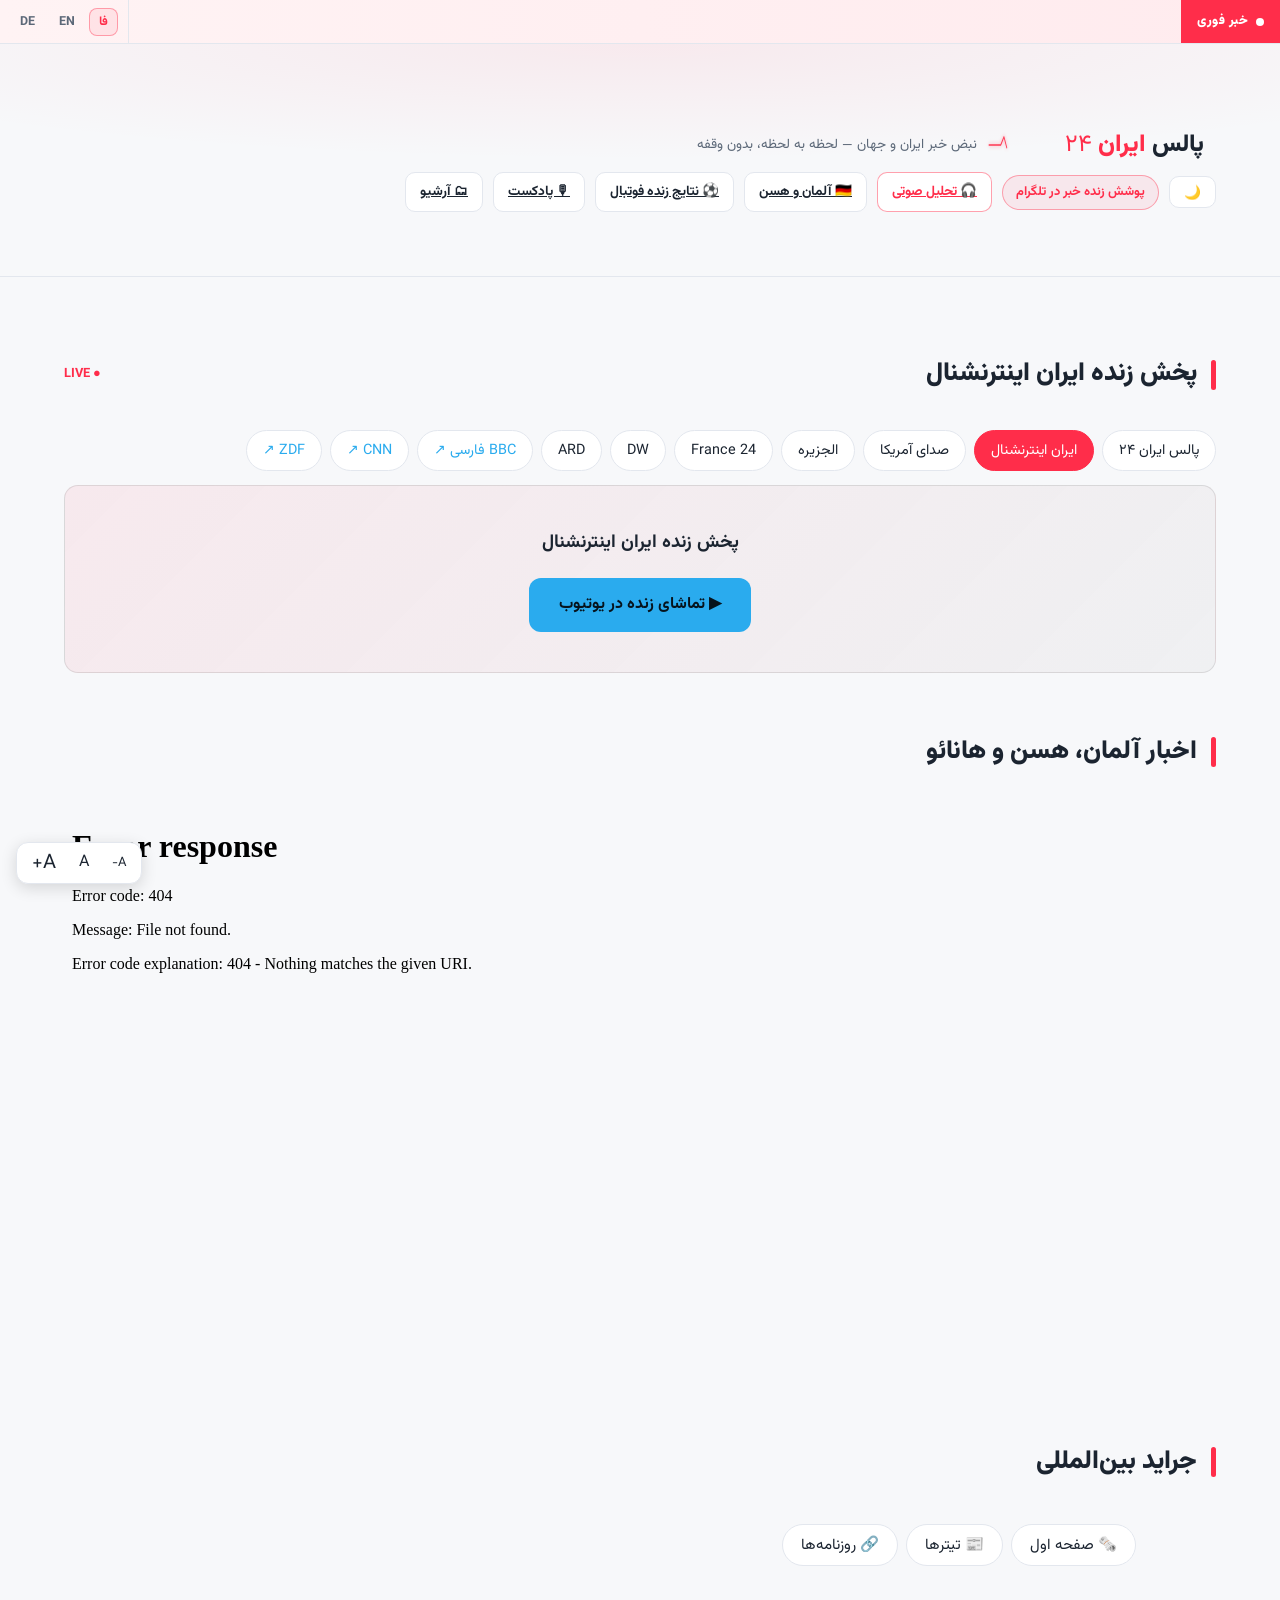
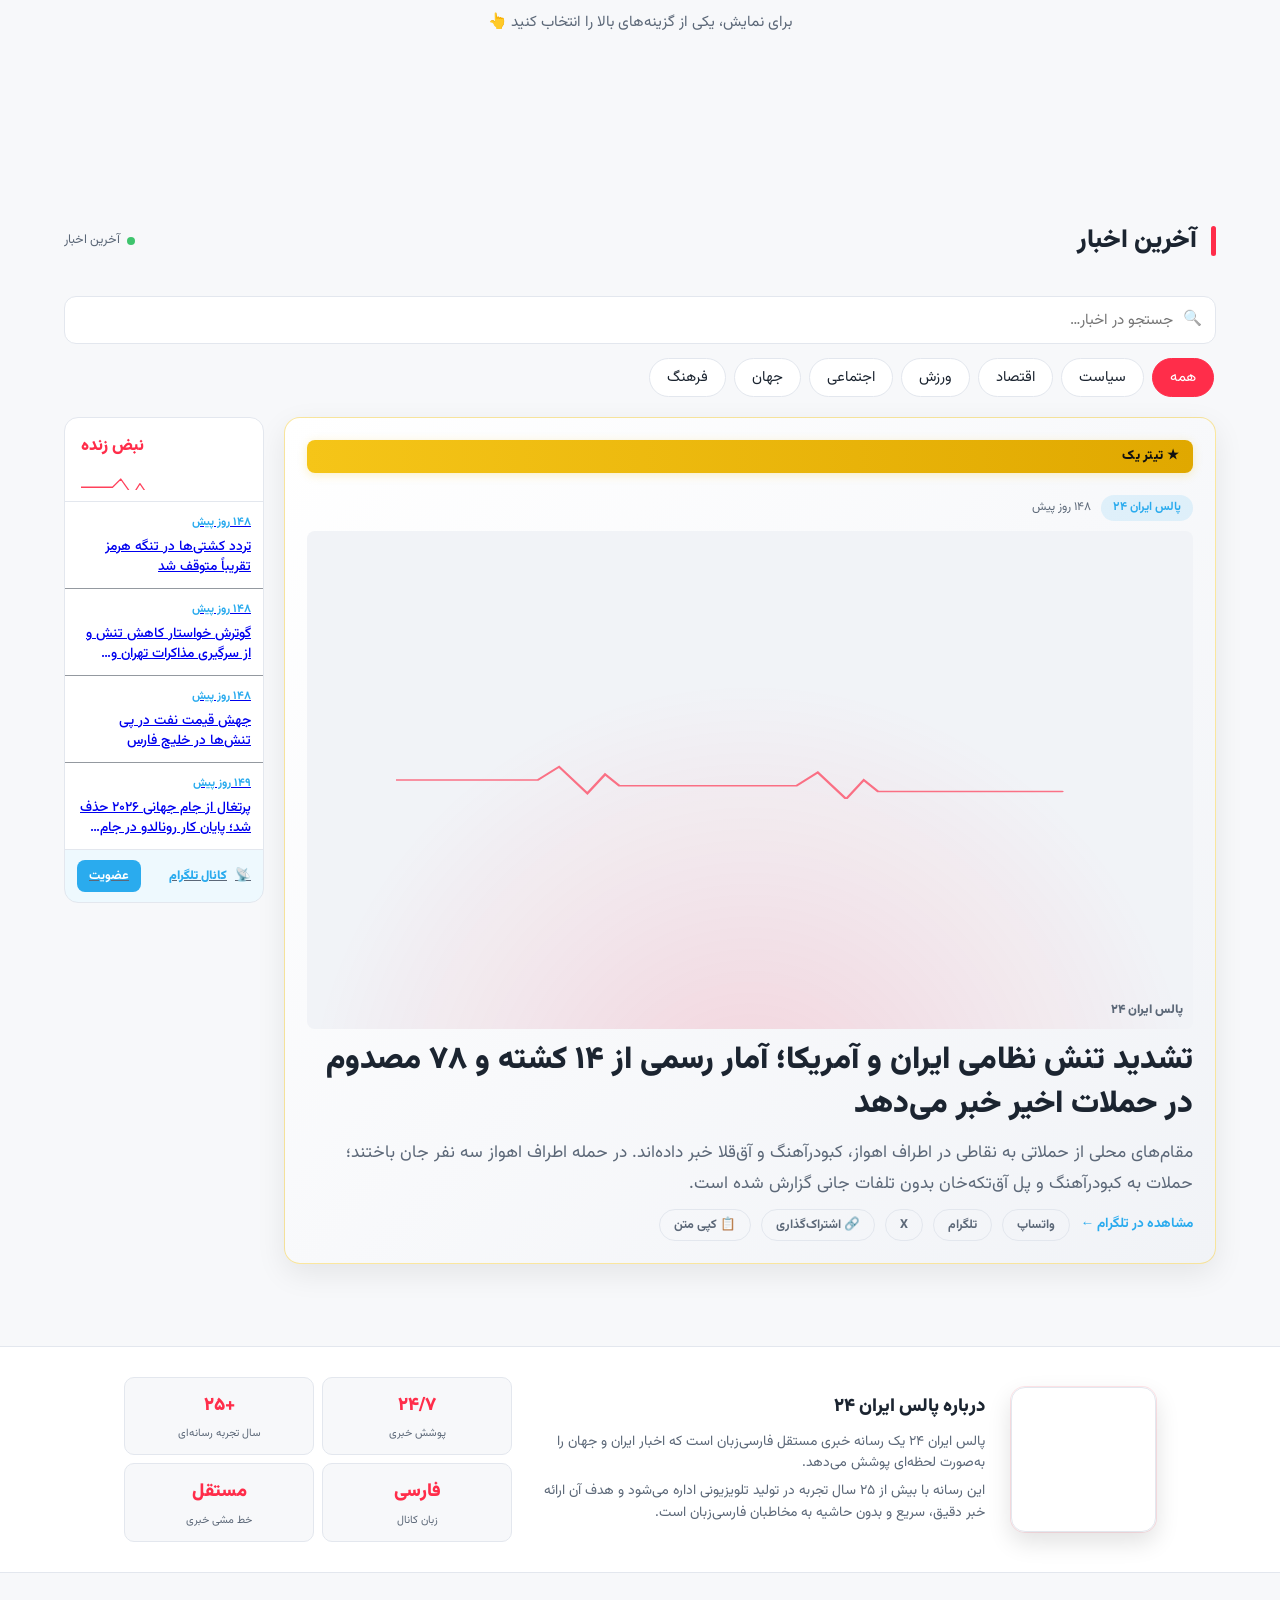
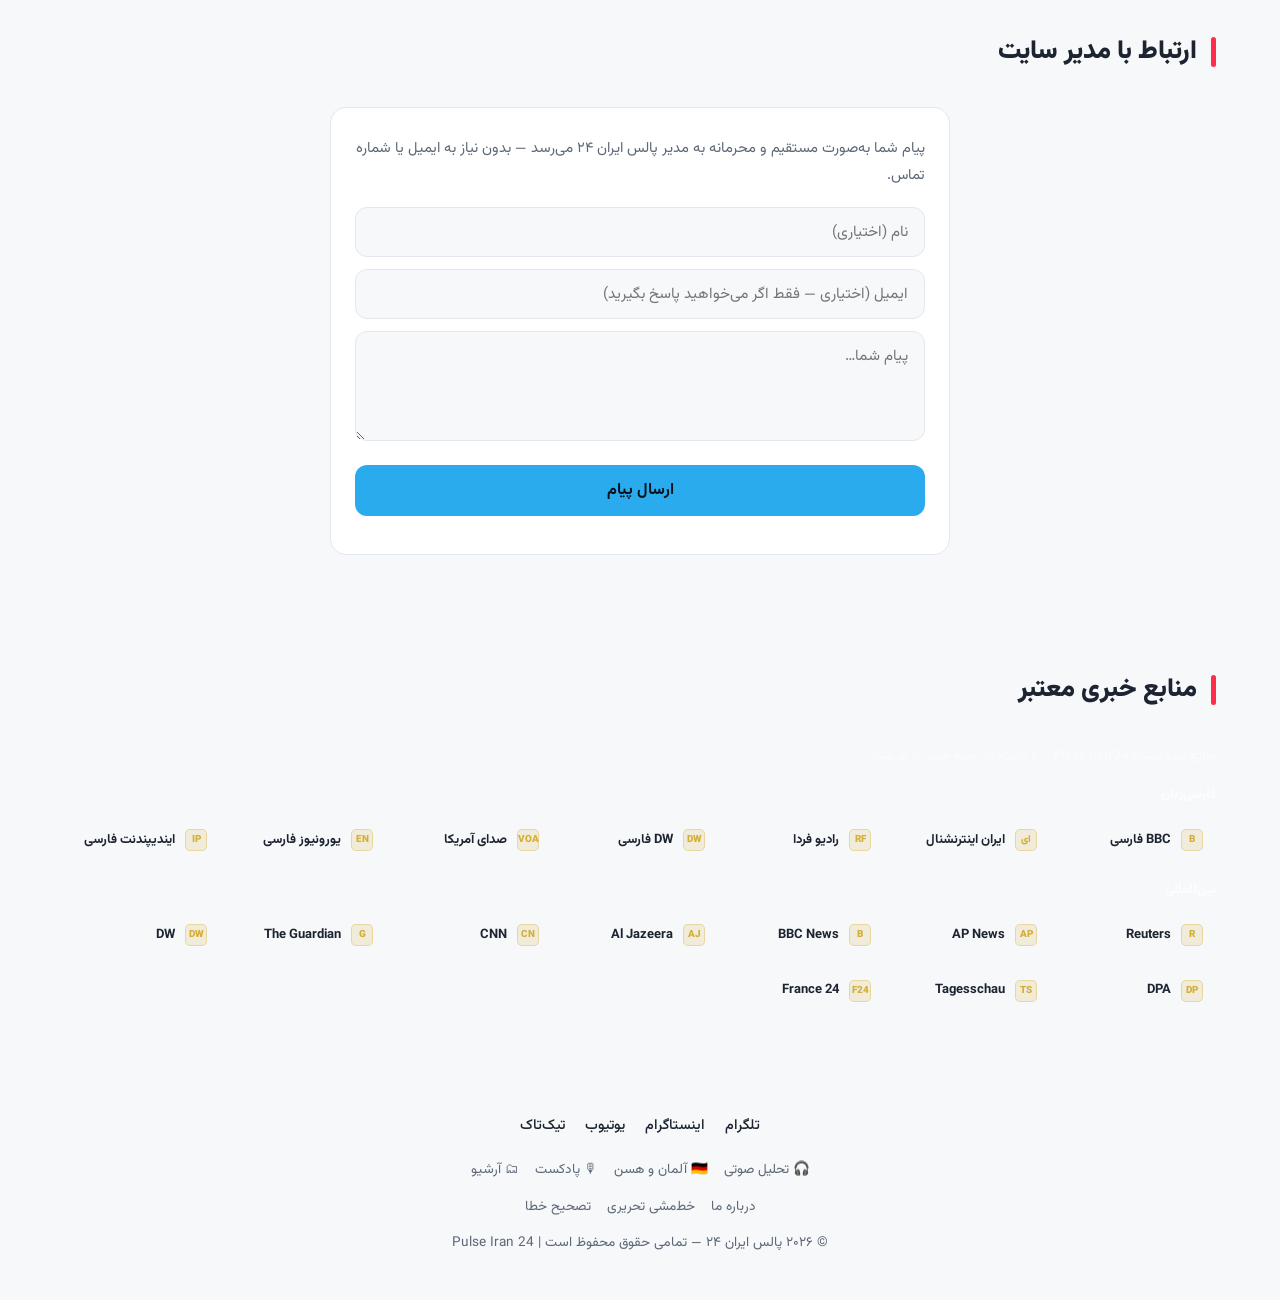
==== commit c825a1f4: "v110: Germany/Hessen/Hanau news section (/almaan, /api/de-news, homepage box, header button) Co-Auth" ====
--- a/index.html
+++ b/index.html
@@ -944,6 +944,7 @@
       <span class="live-badge-slim" id="t-badge"><span class="live-dot"></span> پوشش زنده خبر در تلگرام</span>
       <a class="btn-slim btn-live" href="/live" id="t-liveblog" style="display:none">پوشش زنده</a>
       <a class="btn-slim btn-tahlil" href="/tahlil" id="t-tahlil">🎧 تحلیل صوتی</a>
+      <a class="btn-slim" href="/almaan" id="t-almaan">🇩🇪 آلمان و هسن</a>
       <a class="btn-slim" href="/jam2026.html" id="t-livescores">⚽ نتایج زنده فوتبال</a>
       <a class="btn-slim" href="/podcast.html" id="t-podcast">🎙 پادکست</a>
       <a class="btn-slim" href="/archive.html" id="t-archive">🗂 آرشیو</a>
@@ -1178,6 +1179,26 @@
     if(e && e.data === 'rooydad-ready'){
       var s = document.getElementById('rozSection');
       if(s) s.style.display = '';
+    }
+  });
+</script>
+
+<!-- v110: بخش اخبار آلمان، هسن و هانائو (۵ تیتر آخر؛ صفحهٔ کامل در /almaan) -->
+<section class="section" id="almaanSection">
+  <div class="section-head">
+    <span class="bar"></span>
+    <h2 id="t-almaanTitle">اخبار آلمان، هسن و هانائو</h2>
+  </div>
+  <iframe id="almaanFrame" src="/almaan?embed=1" title="اخبار آلمان، هسن و هانائو"
+    style="width:100%;height:520px;border:0;display:block;margin:0 auto;background:transparent;transition:height .3s ease"
+    loading="lazy" scrolling="no"></iframe>
+</section>
+<script>
+  window.addEventListener('message', function(e){
+    if(!e || !e.data) return;
+    if(e.data.type === 'almaan-height' && e.data.height){
+      var f = document.getElementById('almaanFrame');
+      if(f) f.style.height = (e.data.height + 8) + 'px';
     }
   });
 </script>
@@ -1407,6 +1428,7 @@
   </div>
   <div class="legal-links">
     <a href="/tahlil" id="t-ftahlil">🎧 تحلیل صوتی</a>
+    <a href="/almaan" id="t-falmaan">🇩🇪 آلمان و هسن</a>
     <a href="/podcast.html" id="t-fpodcast">🎙 پادکست</a>
     <a href="/archive.html" id="t-farchive">🗂 آرشیو</a>
   </div>
@@ -1490,6 +1512,7 @@
     liveBadge: "زنده",
     rooydad: "رویدادهای روز",
     jarayedTitle: "جراید بین‌المللی",
+    almaan: "🇩🇪 آلمان و هسن", almaanTitle: "اخبار آلمان، هسن و هانائو",
     sources: "منابع خبری معتبر",
     market: "💹 بازار",
     ytwatch: "▶ تماشای زنده در یوتیوب",
@@ -1566,6 +1589,7 @@
     liveBadge: "LIVE",
     rooydad: "Today's Events",
     jarayedTitle: "International Press",
+    almaan: "🇩🇪 Germany & Hesse", almaanTitle: "Germany, Hesse & Hanau (in Persian)",
     sources: "Trusted News Sources",
     market: "💹 Markets",
     ytwatch: "▶ Watch live on YouTube",
@@ -1642,6 +1666,7 @@
     liveBadge: "LIVE",
     rooydad: "Ereignisse des Tages",
     jarayedTitle: "Internationale Presse",
+    almaan: "🇩🇪 Deutschland & Hessen", almaanTitle: "Deutschland, Hessen & Hanau (auf Persisch)",
     sources: "Vertrauenswürdige Quellen",
     market: "💹 Märkte",
     ytwatch: "▶ Live auf YouTube ansehen",
@@ -2224,6 +2249,7 @@
     "t-tahlil": "tahlil", "t-ftahlil": "tahlil", "t-fpodcast": "podcast", "t-farchive": "archivelnk",
     "t-liveblog": "liveblog",
     "t-football": "football", "t-rooydad": "rooydad", "t-jarayed": "jarayedTitle",
+    "t-almaan": "almaan", "t-falmaan": "almaan", "t-almaanTitle": "almaanTitle",
     "t-sources": "sources", "t-market": "market",
     "t-l1": "l1", "t-l2": "l2", "t-l3": "l3",
     "t-nsintro": "nsIntro", "t-nsfa": "nsFa", "t-nsintl": "nsIntl", "liveYtLink": "ytShort"
